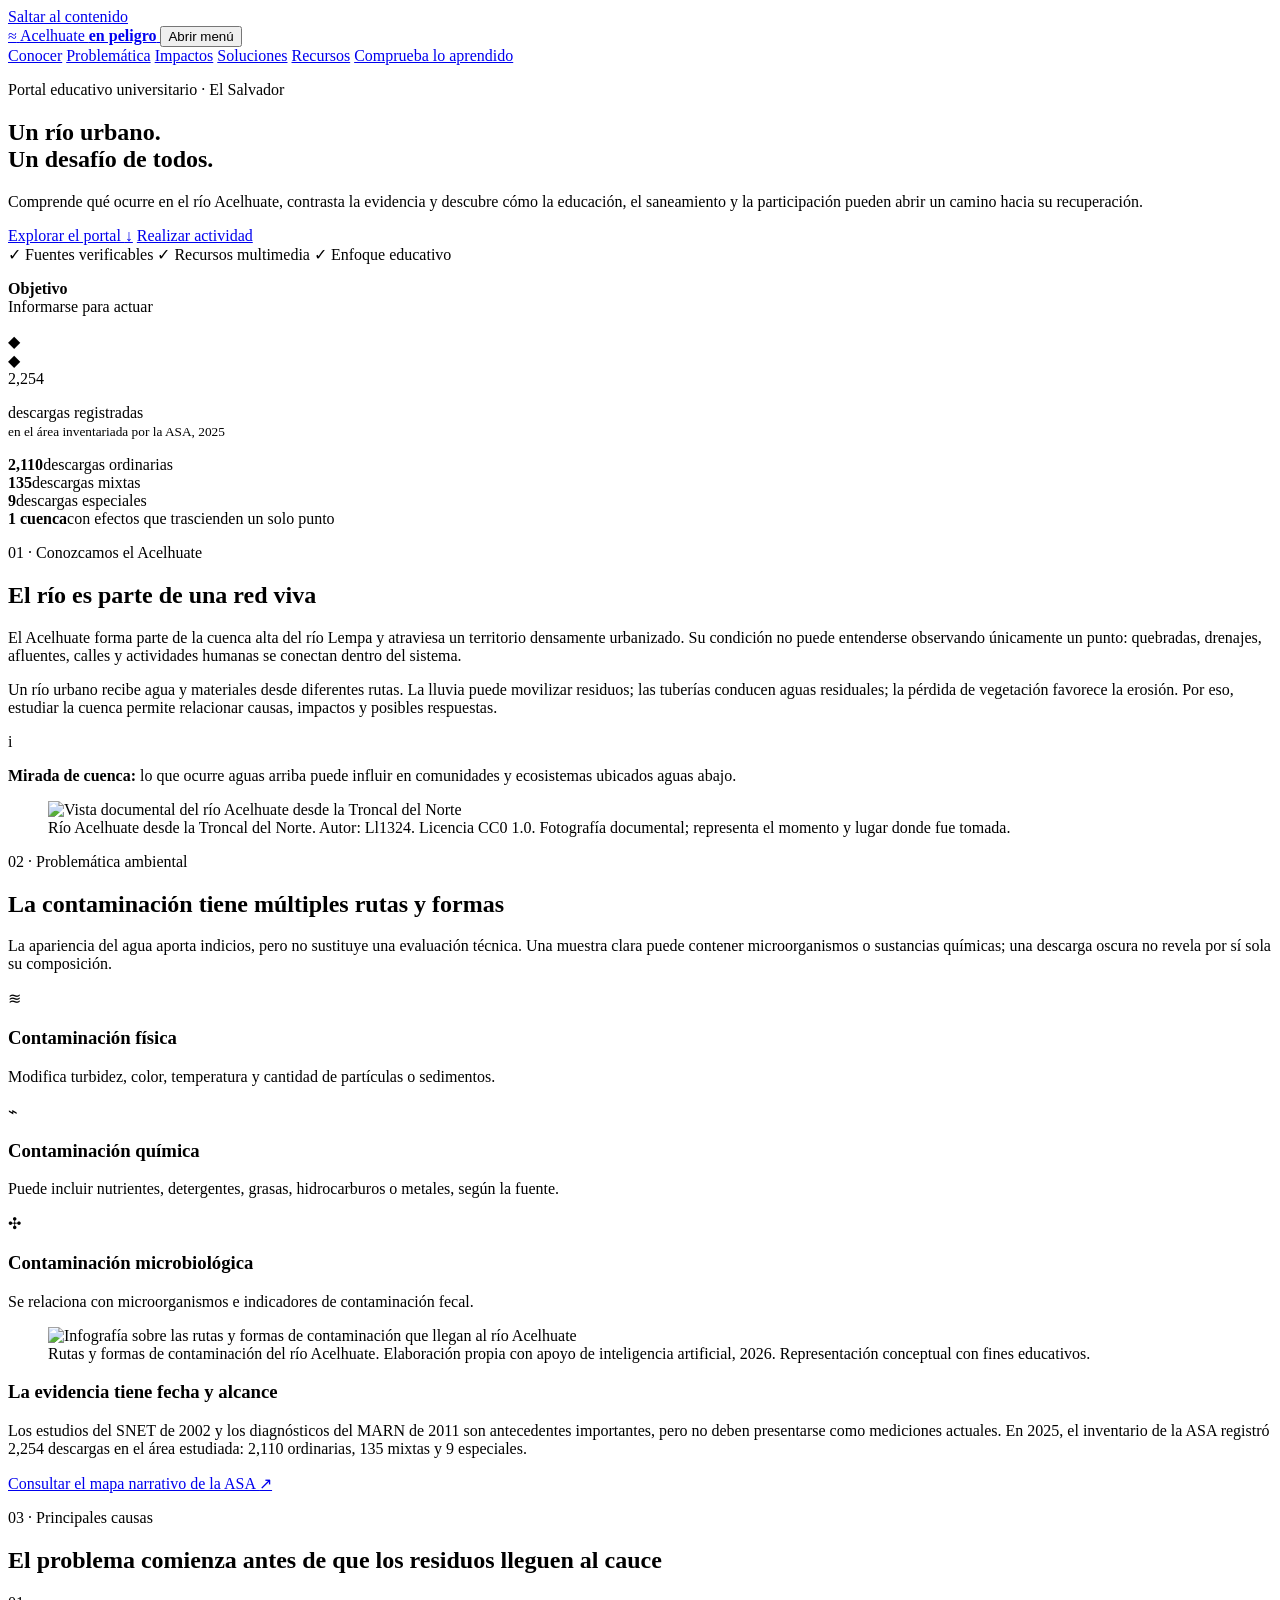
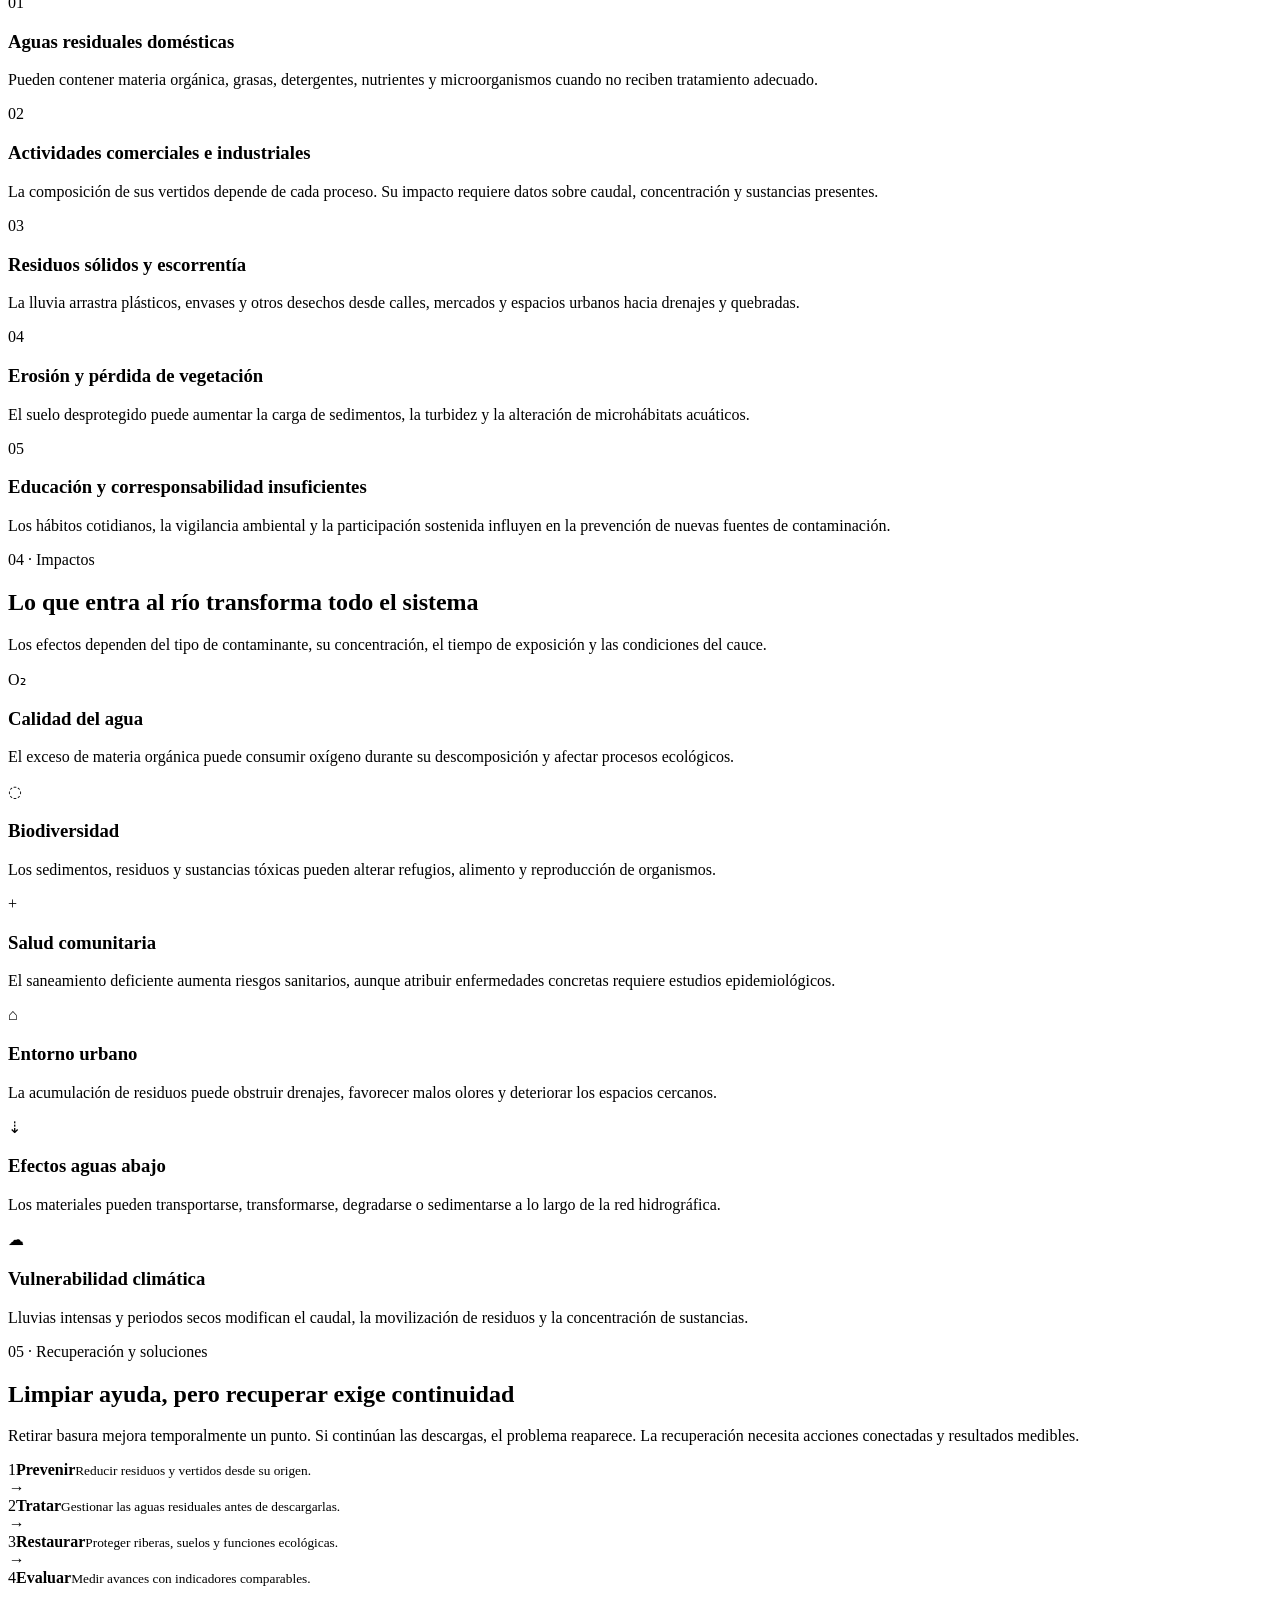
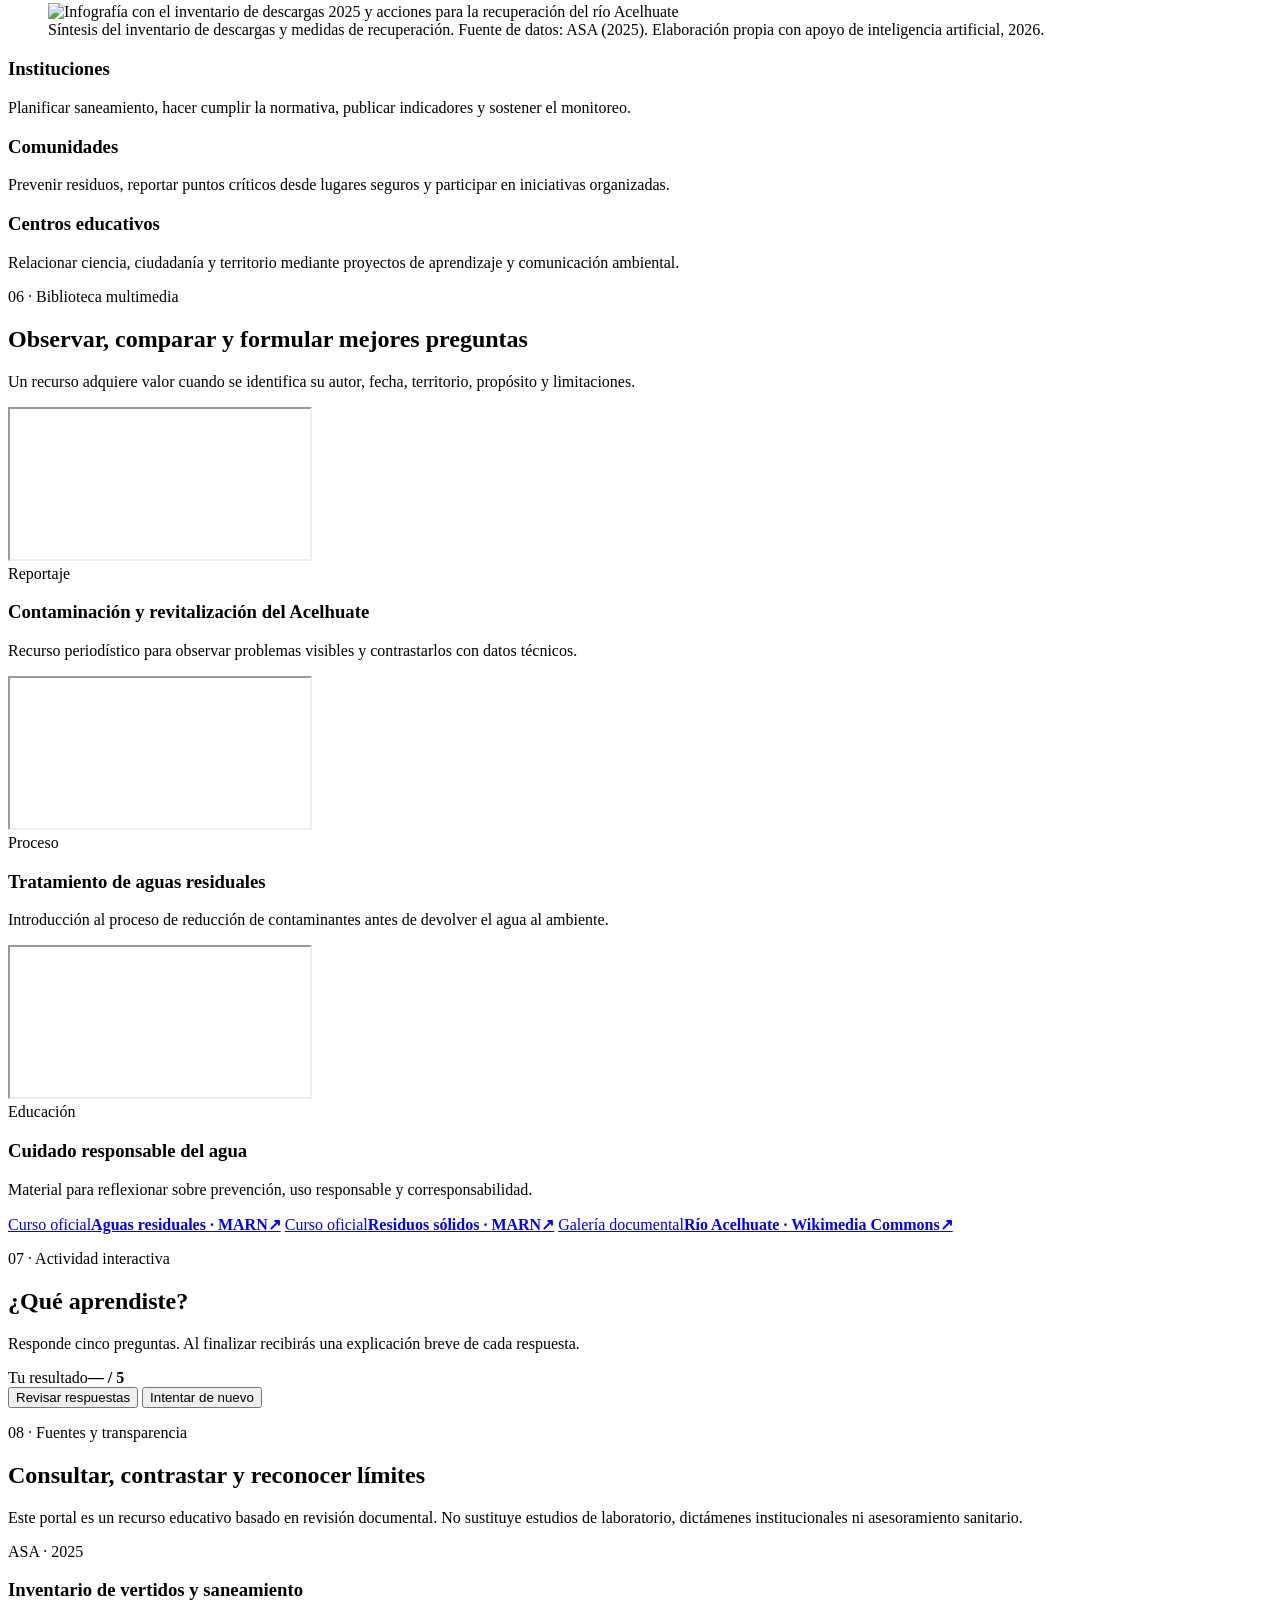
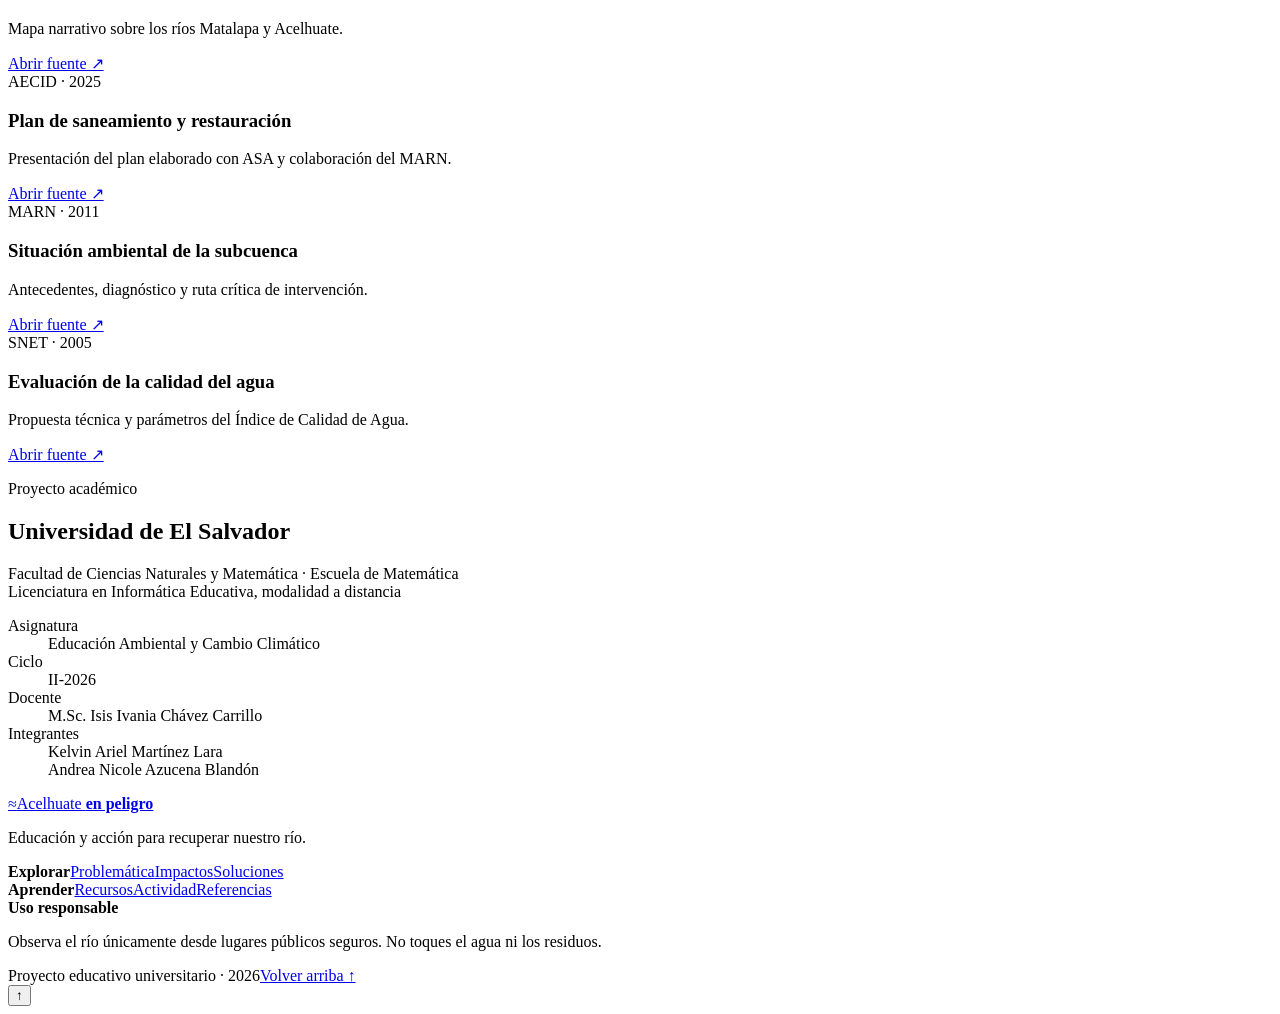
==== index.html @ 36110a38 "Agrega la estructura del portal educativo" ====
<!doctype html>
<html lang="es">
<head>
  <meta charset="utf-8">
  <meta name="viewport" content="width=device-width, initial-scale=1">
  <meta name="description" content="Portal educativo universitario sobre la contaminación, los impactos y la recuperación del río Acelhuate en El Salvador.">
  <meta name="theme-color" content="#0b5d46">
  <title>Acelhuate en peligro | Educación y acción ambiental</title>
  <link rel="preconnect" href="https://fonts.googleapis.com">
  <link rel="preconnect" href="https://fonts.gstatic.com" crossorigin>
  <link href="https://fonts.googleapis.com/css2?family=Manrope:wght@400;500;600;700;800&family=Newsreader:opsz,wght@6..72,600;6..72,700&display=swap" rel="stylesheet">
  <link rel="stylesheet" href="styles.css">
</head>
<body>
  <a class="skip-link" href="#contenido">Saltar al contenido</a>
  <div class="reading-progress" aria-hidden="true"><span id="progressBar"></span></div>

  <header class="site-header" id="inicio">
    <nav class="navbar container" aria-label="Navegación principal">
      <a class="brand" href="#inicio" aria-label="Acelhuate en peligro, inicio">
        <span class="brand-mark" aria-hidden="true">≈</span>
        <span>Acelhuate <strong>en peligro</strong></span>
      </a>
      <button class="menu-toggle" type="button" aria-expanded="false" aria-controls="navLinks">
        <span></span><span></span><span></span><span class="sr-only">Abrir menú</span>
      </button>
      <div class="nav-links" id="navLinks">
        <a href="#conocer">Conocer</a>
        <a href="#problematica">Problemática</a>
        <a href="#impactos">Impactos</a>
        <a href="#soluciones">Soluciones</a>
        <a href="#recursos">Recursos</a>
        <a href="#evaluacion" class="nav-cta">Comprueba lo aprendido</a>
      </div>
    </nav>
  </header>

  <main id="contenido">
    <section class="hero">
      <div class="hero-orb hero-orb-one" aria-hidden="true"></div>
      <div class="hero-orb hero-orb-two" aria-hidden="true"></div>
      <div class="container hero-grid">
        <div class="hero-copy reveal">
          <p class="eyebrow">Portal educativo universitario · El Salvador</p>
          <h1>Un río urbano.<br><span>Un desafío de todos.</span></h1>
          <p class="hero-lead">Comprende qué ocurre en el río Acelhuate, contrasta la evidencia y descubre cómo la educación, el saneamiento y la participación pueden abrir un camino hacia su recuperación.</p>
          <div class="hero-actions">
            <a class="button button-primary" href="#conocer">Explorar el portal <span aria-hidden="true">↓</span></a>
            <a class="button button-ghost" href="#evaluacion">Realizar actividad</a>
          </div>
          <div class="hero-trust" aria-label="Características del portal">
            <span>✓ Fuentes verificables</span>
            <span>✓ Recursos multimedia</span>
            <span>✓ Enfoque educativo</span>
          </div>
        </div>
        <div class="hero-visual reveal" aria-label="Ilustración conceptual del río Acelhuate">
          <div class="hero-card hero-card-top">
            <span class="pulse-dot"></span>
            <p><strong>Objetivo</strong><br>Informarse para actuar</p>
          </div>
          <div class="river-scene" aria-hidden="true">
            <div class="sun"></div>
            <div class="mountain mountain-a"></div>
            <div class="mountain mountain-b"></div>
            <div class="city"><i></i><i></i><i></i><i></i><i></i></div>
            <div class="river"></div>
            <div class="river-shine"></div>
            <div class="bank bank-left"></div>
            <div class="bank bank-right"></div>
            <div class="leaf leaf-one">◆</div><div class="leaf leaf-two">◆</div>
          </div>
          <div class="hero-card hero-card-bottom">
            <span class="metric">2,254</span>
            <p>descargas registradas<br><small>en el área inventariada por la ASA, 2025</small></p>
          </div>
        </div>
      </div>
      <div class="hero-wave" aria-hidden="true"></div>
    </section>

    <section class="quick-facts" aria-label="Datos principales">
      <div class="container facts-grid">
        <article class="fact reveal"><strong>2,110</strong><span>descargas ordinarias</span></article>
        <article class="fact reveal"><strong>135</strong><span>descargas mixtas</span></article>
        <article class="fact reveal"><strong>9</strong><span>descargas especiales</span></article>
        <article class="fact reveal"><strong>1 cuenca</strong><span>con efectos que trascienden un solo punto</span></article>
      </div>
    </section>

    <section class="section" id="conocer">
      <div class="container split-layout">
        <div class="section-copy reveal">
          <p class="eyebrow">01 · Conozcamos el Acelhuate</p>
          <h2>El río es parte de una red viva</h2>
          <p class="lead">El Acelhuate forma parte de la cuenca alta del río Lempa y atraviesa un territorio densamente urbanizado. Su condición no puede entenderse observando únicamente un punto: quebradas, drenajes, afluentes, calles y actividades humanas se conectan dentro del sistema.</p>
          <p>Un río urbano recibe agua y materiales desde diferentes rutas. La lluvia puede movilizar residuos; las tuberías conducen aguas residuales; la pérdida de vegetación favorece la erosión. Por eso, estudiar la cuenca permite relacionar causas, impactos y posibles respuestas.</p>
          <div class="callout">
            <span aria-hidden="true">i</span>
            <p><strong>Mirada de cuenca:</strong> lo que ocurre aguas arriba puede influir en comunidades y ecosistemas ubicados aguas abajo.</p>
          </div>
        </div>
        <figure class="photo-card reveal">
          <img src="https://commons.wikimedia.org/wiki/Special:Redirect/file/Rio_Acelhuate_desde_Troncal_del_Norte.jpg" alt="Vista documental del río Acelhuate desde la Troncal del Norte" loading="lazy">
          <figcaption>Río Acelhuate desde la Troncal del Norte. Autor: Ll1324. Licencia CC0 1.0. Fotografía documental; representa el momento y lugar donde fue tomada.</figcaption>
        </figure>
      </div>
    </section>

    <section class="section section-tint" id="problematica">
      <div class="container">
        <div class="section-heading reveal">
          <p class="eyebrow">02 · Problemática ambiental</p>
          <h2>La contaminación tiene múltiples rutas y formas</h2>
          <p>La apariencia del agua aporta indicios, pero no sustituye una evaluación técnica. Una muestra clara puede contener microorganismos o sustancias químicas; una descarga oscura no revela por sí sola su composición.</p>
        </div>
        <div class="pollution-grid">
          <article class="info-card reveal">
            <span class="card-icon water-icon" aria-hidden="true">≋</span>
            <h3>Contaminación física</h3>
            <p>Modifica turbidez, color, temperatura y cantidad de partículas o sedimentos.</p>
          </article>
          <article class="info-card reveal">
            <span class="card-icon chemistry-icon" aria-hidden="true">⌁</span>
            <h3>Contaminación química</h3>
            <p>Puede incluir nutrientes, detergentes, grasas, hidrocarburos o metales, según la fuente.</p>
          </article>
          <article class="info-card reveal">
            <span class="card-icon microbe-icon" aria-hidden="true">✣</span>
            <h3>Contaminación microbiológica</h3>
            <p>Se relaciona con microorganismos e indicadores de contaminación fecal.</p>
          </article>
        </div>

        <figure class="infographic reveal">
          <img src="assets/infografia-rutas-contaminacion.png" alt="Infografía sobre las rutas y formas de contaminación que llegan al río Acelhuate" loading="lazy">
          <figcaption>Rutas y formas de contaminación del río Acelhuate. Elaboración propia con apoyo de inteligencia artificial, 2026. Representación conceptual con fines educativos.</figcaption>
        </figure>

        <div class="source-note reveal">
          <h3>La evidencia tiene fecha y alcance</h3>
          <p>Los estudios del SNET de 2002 y los diagnósticos del MARN de 2011 son antecedentes importantes, pero no deben presentarse como mediciones actuales. En 2025, el inventario de la ASA registró 2,254 descargas en el área estudiada: 2,110 ordinarias, 135 mixtas y 9 especiales.</p>
          <a href="https://storymaps.arcgis.com/stories/57d7d127d6764e34ace5f3705eb1db19" target="_blank" rel="noopener noreferrer">Consultar el mapa narrativo de la ASA <span aria-hidden="true">↗</span></a>
        </div>
      </div>
    </section>

    <section class="section" id="causas">
      <div class="container">
        <div class="section-heading reveal">
          <p class="eyebrow">03 · Principales causas</p>
          <h2>El problema comienza antes de que los residuos lleguen al cauce</h2>
        </div>
        <div class="cause-list">
          <article class="cause-row reveal"><span>01</span><div><h3>Aguas residuales domésticas</h3><p>Pueden contener materia orgánica, grasas, detergentes, nutrientes y microorganismos cuando no reciben tratamiento adecuado.</p></div></article>
          <article class="cause-row reveal"><span>02</span><div><h3>Actividades comerciales e industriales</h3><p>La composición de sus vertidos depende de cada proceso. Su impacto requiere datos sobre caudal, concentración y sustancias presentes.</p></div></article>
          <article class="cause-row reveal"><span>03</span><div><h3>Residuos sólidos y escorrentía</h3><p>La lluvia arrastra plásticos, envases y otros desechos desde calles, mercados y espacios urbanos hacia drenajes y quebradas.</p></div></article>
          <article class="cause-row reveal"><span>04</span><div><h3>Erosión y pérdida de vegetación</h3><p>El suelo desprotegido puede aumentar la carga de sedimentos, la turbidez y la alteración de microhábitats acuáticos.</p></div></article>
          <article class="cause-row reveal"><span>05</span><div><h3>Educación y corresponsabilidad insuficientes</h3><p>Los hábitos cotidianos, la vigilancia ambiental y la participación sostenida influyen en la prevención de nuevas fuentes de contaminación.</p></div></article>
        </div>
      </div>
    </section>

    <section class="section dark-section" id="impactos">
      <div class="container">
        <div class="section-heading reveal">
          <p class="eyebrow light">04 · Impactos</p>
          <h2>Lo que entra al río transforma todo el sistema</h2>
          <p>Los efectos dependen del tipo de contaminante, su concentración, el tiempo de exposición y las condiciones del cauce.</p>
        </div>
        <div class="impact-grid">
          <article class="impact-card reveal"><span>O₂</span><h3>Calidad del agua</h3><p>El exceso de materia orgánica puede consumir oxígeno durante su descomposición y afectar procesos ecológicos.</p></article>
          <article class="impact-card reveal"><span>◌</span><h3>Biodiversidad</h3><p>Los sedimentos, residuos y sustancias tóxicas pueden alterar refugios, alimento y reproducción de organismos.</p></article>
          <article class="impact-card reveal"><span>+</span><h3>Salud comunitaria</h3><p>El saneamiento deficiente aumenta riesgos sanitarios, aunque atribuir enfermedades concretas requiere estudios epidemiológicos.</p></article>
          <article class="impact-card reveal"><span>⌂</span><h3>Entorno urbano</h3><p>La acumulación de residuos puede obstruir drenajes, favorecer malos olores y deteriorar los espacios cercanos.</p></article>
          <article class="impact-card reveal"><span>⇣</span><h3>Efectos aguas abajo</h3><p>Los materiales pueden transportarse, transformarse, degradarse o sedimentarse a lo largo de la red hidrográfica.</p></article>
          <article class="impact-card reveal"><span>☁</span><h3>Vulnerabilidad climática</h3><p>Lluvias intensas y periodos secos modifican el caudal, la movilización de residuos y la concentración de sustancias.</p></article>
        </div>
      </div>
    </section>

    <section class="section" id="soluciones">
      <div class="container">
        <div class="section-heading reveal">
          <p class="eyebrow">05 · Recuperación y soluciones</p>
          <h2>Limpiar ayuda, pero recuperar exige continuidad</h2>
          <p>Retirar basura mejora temporalmente un punto. Si continúan las descargas, el problema reaparece. La recuperación necesita acciones conectadas y resultados medibles.</p>
        </div>
        <div class="solution-path reveal" aria-label="Ruta de recuperación">
          <div><span>1</span><strong>Prevenir</strong><small>Reducir residuos y vertidos desde su origen.</small></div>
          <i aria-hidden="true">→</i>
          <div><span>2</span><strong>Tratar</strong><small>Gestionar las aguas residuales antes de descargarlas.</small></div>
          <i aria-hidden="true">→</i>
          <div><span>3</span><strong>Restaurar</strong><small>Proteger riberas, suelos y funciones ecológicas.</small></div>
          <i aria-hidden="true">→</i>
          <div><span>4</span><strong>Evaluar</strong><small>Medir avances con indicadores comparables.</small></div>
        </div>
        <figure class="infographic reveal">
          <img src="assets/infografia-descargas-recuperacion.png" alt="Infografía con el inventario de descargas 2025 y acciones para la recuperación del río Acelhuate" loading="lazy">
          <figcaption>Síntesis del inventario de descargas y medidas de recuperación. Fuente de datos: ASA (2025). Elaboración propia con apoyo de inteligencia artificial, 2026.</figcaption>
        </figure>
        <div class="action-grid">
          <article class="action-card reveal"><h3>Instituciones</h3><p>Planificar saneamiento, hacer cumplir la normativa, publicar indicadores y sostener el monitoreo.</p></article>
          <article class="action-card reveal"><h3>Comunidades</h3><p>Prevenir residuos, reportar puntos críticos desde lugares seguros y participar en iniciativas organizadas.</p></article>
          <article class="action-card reveal"><h3>Centros educativos</h3><p>Relacionar ciencia, ciudadanía y territorio mediante proyectos de aprendizaje y comunicación ambiental.</p></article>
        </div>
      </div>
    </section>

    <section class="section section-tint" id="recursos">
      <div class="container">
        <div class="section-heading reveal">
          <p class="eyebrow">06 · Biblioteca multimedia</p>
          <h2>Observar, comparar y formular mejores preguntas</h2>
          <p>Un recurso adquiere valor cuando se identifica su autor, fecha, territorio, propósito y limitaciones.</p>
        </div>
        <div class="video-grid">
          <article class="video-card reveal">
            <div class="video-frame"><iframe src="https://www.youtube-nocookie.com/embed/ZkI4cs871iE" title="Contaminación en el río Acelhuate y planes para su revitalización" loading="lazy" allow="accelerometer; autoplay; clipboard-write; encrypted-media; gyroscope; picture-in-picture" allowfullscreen></iframe></div>
            <div><span>Reportaje</span><h3>Contaminación y revitalización del Acelhuate</h3><p>Recurso periodístico para observar problemas visibles y contrastarlos con datos técnicos.</p></div>
          </article>
          <article class="video-card reveal">
            <div class="video-frame"><iframe src="https://www.youtube-nocookie.com/embed/Orn0COzIfjo" title="Cómo funciona una planta de tratamiento de aguas residuales" loading="lazy" allow="accelerometer; autoplay; clipboard-write; encrypted-media; gyroscope; picture-in-picture" allowfullscreen></iframe></div>
            <div><span>Proceso</span><h3>Tratamiento de aguas residuales</h3><p>Introducción al proceso de reducción de contaminantes antes de devolver el agua al ambiente.</p></div>
          </article>
          <article class="video-card reveal">
            <div class="video-frame"><iframe src="https://www.youtube-nocookie.com/embed/C6WQ7uY5W7o" title="Video educativo sobre el cuidado del agua" loading="lazy" allow="accelerometer; autoplay; clipboard-write; encrypted-media; gyroscope; picture-in-picture" allowfullscreen></iframe></div>
            <div><span>Educación</span><h3>Cuidado responsable del agua</h3><p>Material para reflexionar sobre prevención, uso responsable y corresponsabilidad.</p></div>
          </article>
        </div>
        <div class="resource-links reveal">
          <a href="https://educacionambiental.ambiente.gob.sv/cursos/aguas-residuales/" target="_blank" rel="noopener noreferrer"><span>Curso oficial</span><strong>Aguas residuales · MARN</strong><b>↗</b></a>
          <a href="https://educacionambiental.ambiente.gob.sv/cursos/residuos-solidos/" target="_blank" rel="noopener noreferrer"><span>Curso oficial</span><strong>Residuos sólidos · MARN</strong><b>↗</b></a>
          <a href="https://commons.wikimedia.org/wiki/Category:R%C3%ADo_Acelhuate" target="_blank" rel="noopener noreferrer"><span>Galería documental</span><strong>Río Acelhuate · Wikimedia Commons</strong><b>↗</b></a>
        </div>
      </div>
    </section>

    <section class="section quiz-section" id="evaluacion">
      <div class="container quiz-layout">
        <div class="quiz-intro reveal">
          <p class="eyebrow">07 · Actividad interactiva</p>
          <h2>¿Qué aprendiste?</h2>
          <p>Responde cinco preguntas. Al finalizar recibirás una explicación breve de cada respuesta.</p>
          <div class="quiz-score" id="quizScore" aria-live="polite">
            <span>Tu resultado</span><strong>— / 5</strong>
          </div>
        </div>
        <form class="quiz-card reveal" id="quizForm">
          <div id="questions"></div>
          <div class="quiz-actions">
            <button class="button button-primary" type="submit">Revisar respuestas</button>
            <button class="button button-ghost" type="button" id="resetQuiz">Intentar de nuevo</button>
          </div>
          <p class="quiz-message" id="quizMessage" aria-live="polite"></p>
        </form>
      </div>
    </section>

    <section class="section" id="referencias">
      <div class="container">
        <div class="section-heading reveal">
          <p class="eyebrow">08 · Fuentes y transparencia</p>
          <h2>Consultar, contrastar y reconocer límites</h2>
          <p>Este portal es un recurso educativo basado en revisión documental. No sustituye estudios de laboratorio, dictámenes institucionales ni asesoramiento sanitario.</p>
        </div>
        <div class="references-grid">
          <article class="reference-card reveal"><span>ASA · 2025</span><h3>Inventario de vertidos y saneamiento</h3><p>Mapa narrativo sobre los ríos Matalapa y Acelhuate.</p><a href="https://storymaps.arcgis.com/stories/57d7d127d6764e34ace5f3705eb1db19" target="_blank" rel="noopener noreferrer">Abrir fuente ↗</a></article>
          <article class="reference-card reveal"><span>AECID · 2025</span><h3>Plan de saneamiento y restauración</h3><p>Presentación del plan elaborado con ASA y colaboración del MARN.</p><a href="https://www.aecid.es/web/oce-el-salvador/actualidad/noticias/detalle-noticias?articulo=7605087" target="_blank" rel="noopener noreferrer">Abrir fuente ↗</a></article>
          <article class="reference-card reveal"><span>MARN · 2011</span><h3>Situación ambiental de la subcuenca</h3><p>Antecedentes, diagnóstico y ruta crítica de intervención.</p><a href="https://rcc.marn.gob.sv/handle/123456789/323" target="_blank" rel="noopener noreferrer">Abrir fuente ↗</a></article>
          <article class="reference-card reveal"><span>SNET · 2005</span><h3>Evaluación de la calidad del agua</h3><p>Propuesta técnica y parámetros del Índice de Calidad de Agua.</p><a href="https://www.snet.gob.sv/Hidrologia/Documentos/DescontaminacionAcelhuate2005.pdf" target="_blank" rel="noopener noreferrer">Abrir fuente ↗</a></article>
        </div>
      </div>
    </section>

    <section class="academic-section">
      <div class="container academic-card reveal">
        <div>
          <p class="eyebrow">Proyecto académico</p>
          <h2>Universidad de El Salvador</h2>
          <p>Facultad de Ciencias Naturales y Matemática · Escuela de Matemática<br>Licenciatura en Informática Educativa, modalidad a distancia</p>
        </div>
        <dl>
          <div><dt>Asignatura</dt><dd>Educación Ambiental y Cambio Climático</dd></div>
          <div><dt>Ciclo</dt><dd>II-2026</dd></div>
          <div><dt>Docente</dt><dd>M.Sc. Isis Ivania Chávez Carrillo</dd></div>
          <div><dt>Integrantes</dt><dd>Kelvin Ariel Martínez Lara<br>Andrea Nicole Azucena Blandón</dd></div>
        </dl>
      </div>
    </section>
  </main>

  <footer class="site-footer">
    <div class="container footer-grid">
      <div><a class="brand footer-brand" href="#inicio"><span class="brand-mark">≈</span><span>Acelhuate <strong>en peligro</strong></span></a><p>Educación y acción para recuperar nuestro río.</p></div>
      <div><strong>Explorar</strong><a href="#problematica">Problemática</a><a href="#impactos">Impactos</a><a href="#soluciones">Soluciones</a></div>
      <div><strong>Aprender</strong><a href="#recursos">Recursos</a><a href="#evaluacion">Actividad</a><a href="#referencias">Referencias</a></div>
      <div><strong>Uso responsable</strong><p>Observa el río únicamente desde lugares públicos seguros. No toques el agua ni los residuos.</p></div>
    </div>
    <div class="container footer-bottom"><span>Proyecto educativo universitario · 2026</span><a href="#inicio">Volver arriba ↑</a></div>
  </footer>

  <button class="back-top" id="backTop" type="button" aria-label="Volver al inicio">↑</button>
  <script src="script.js"></script>
</body>
</html>
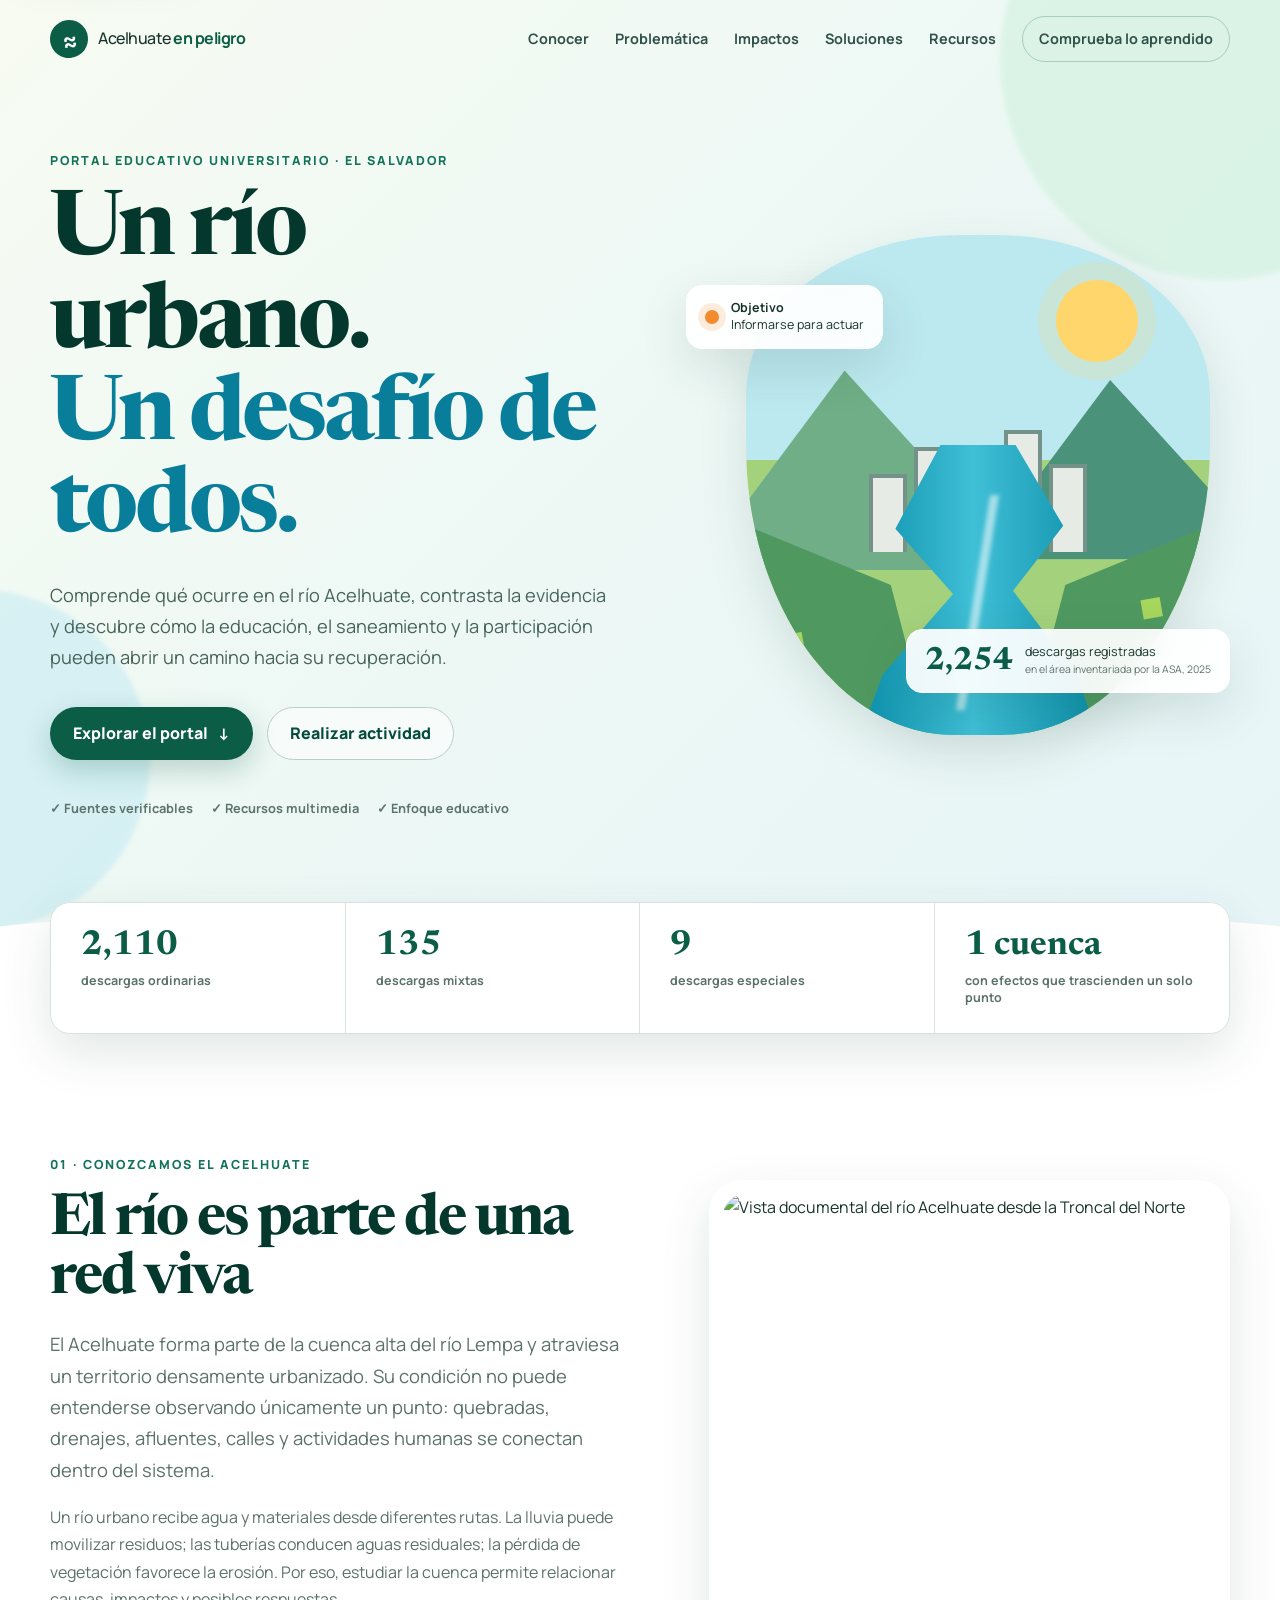
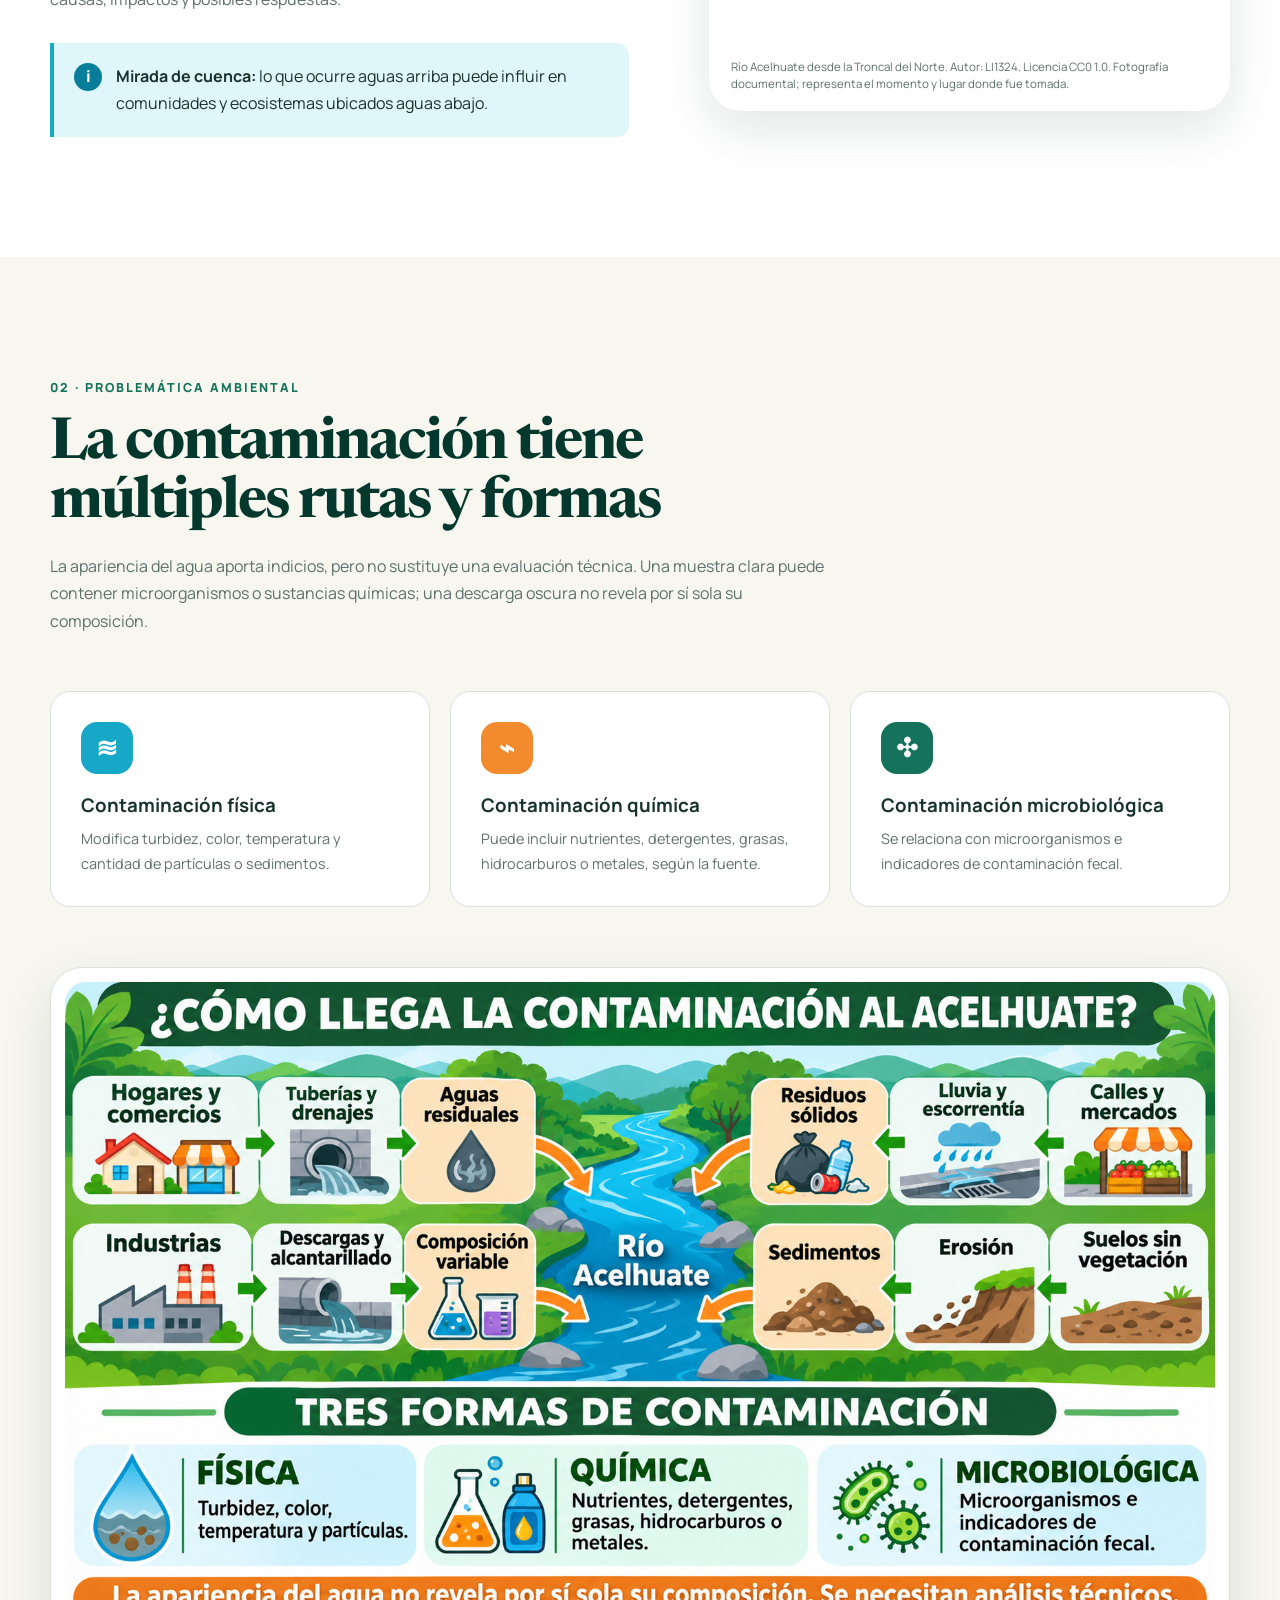
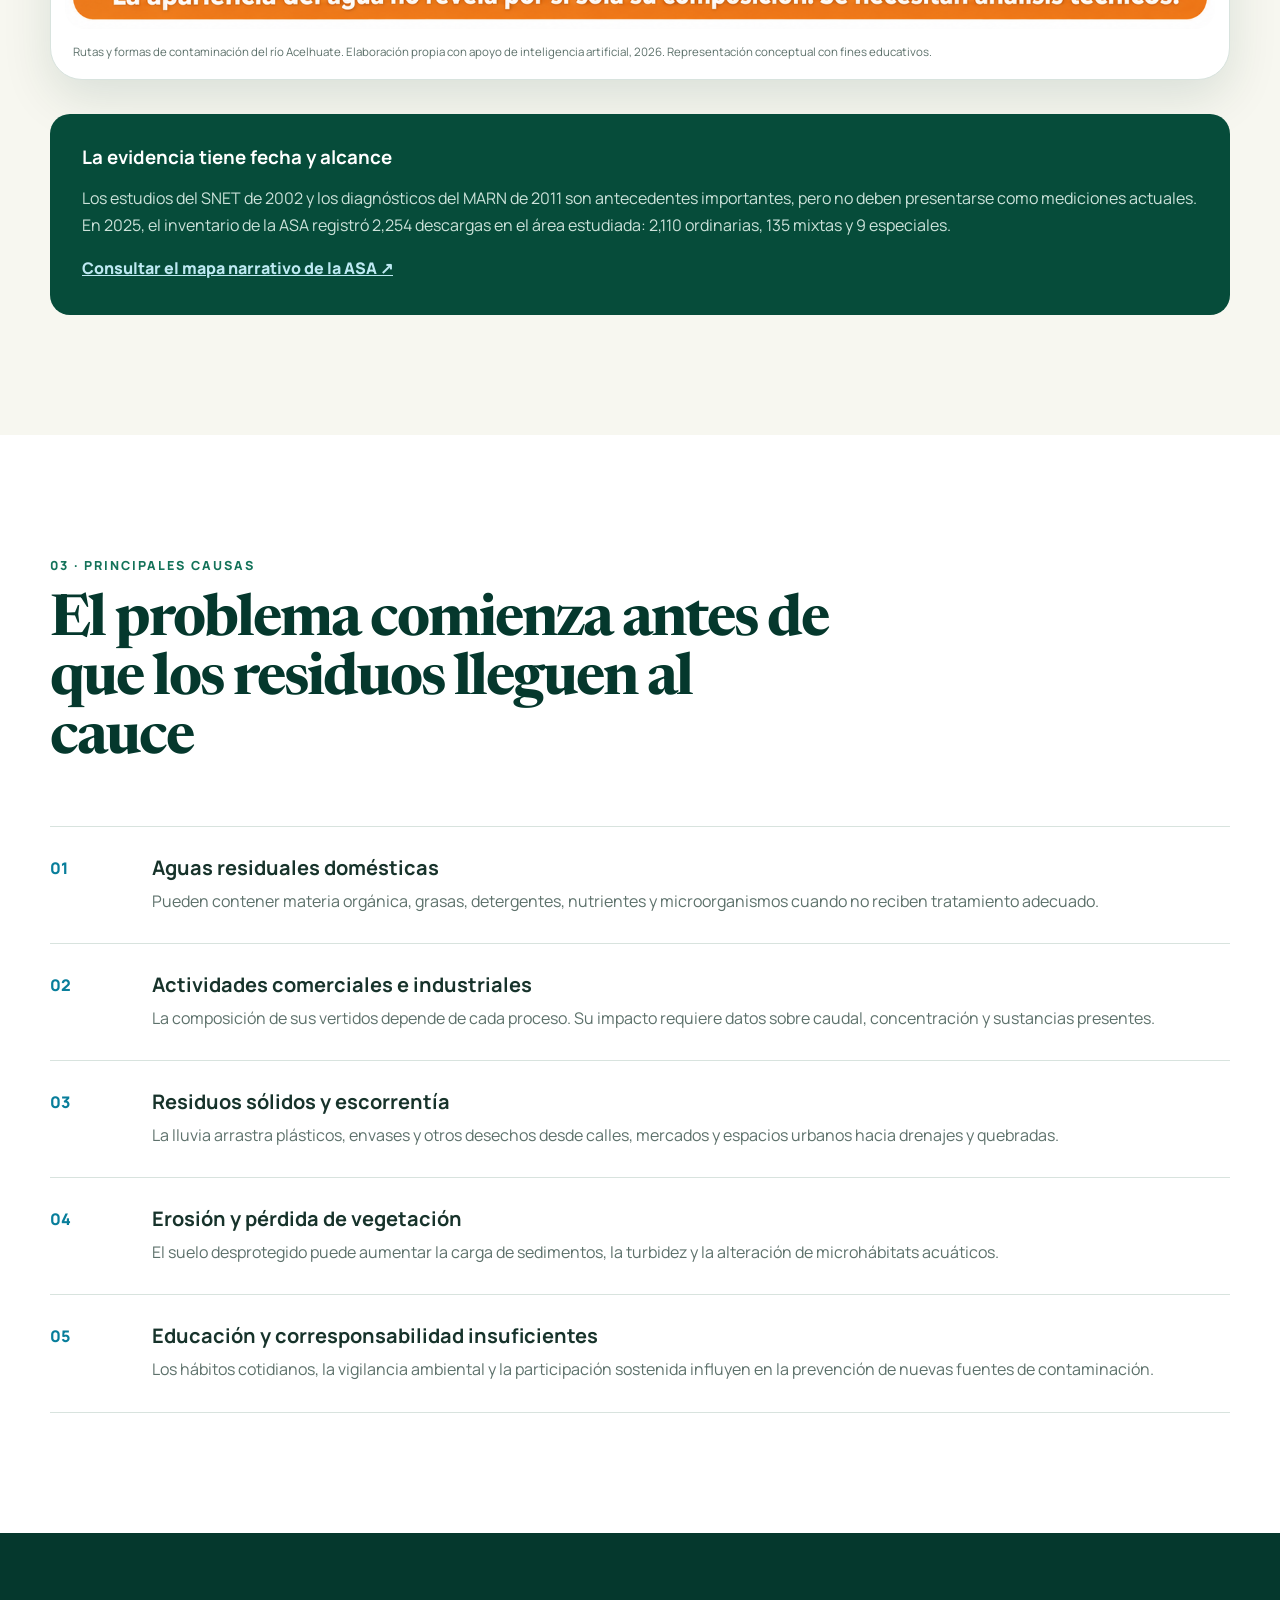
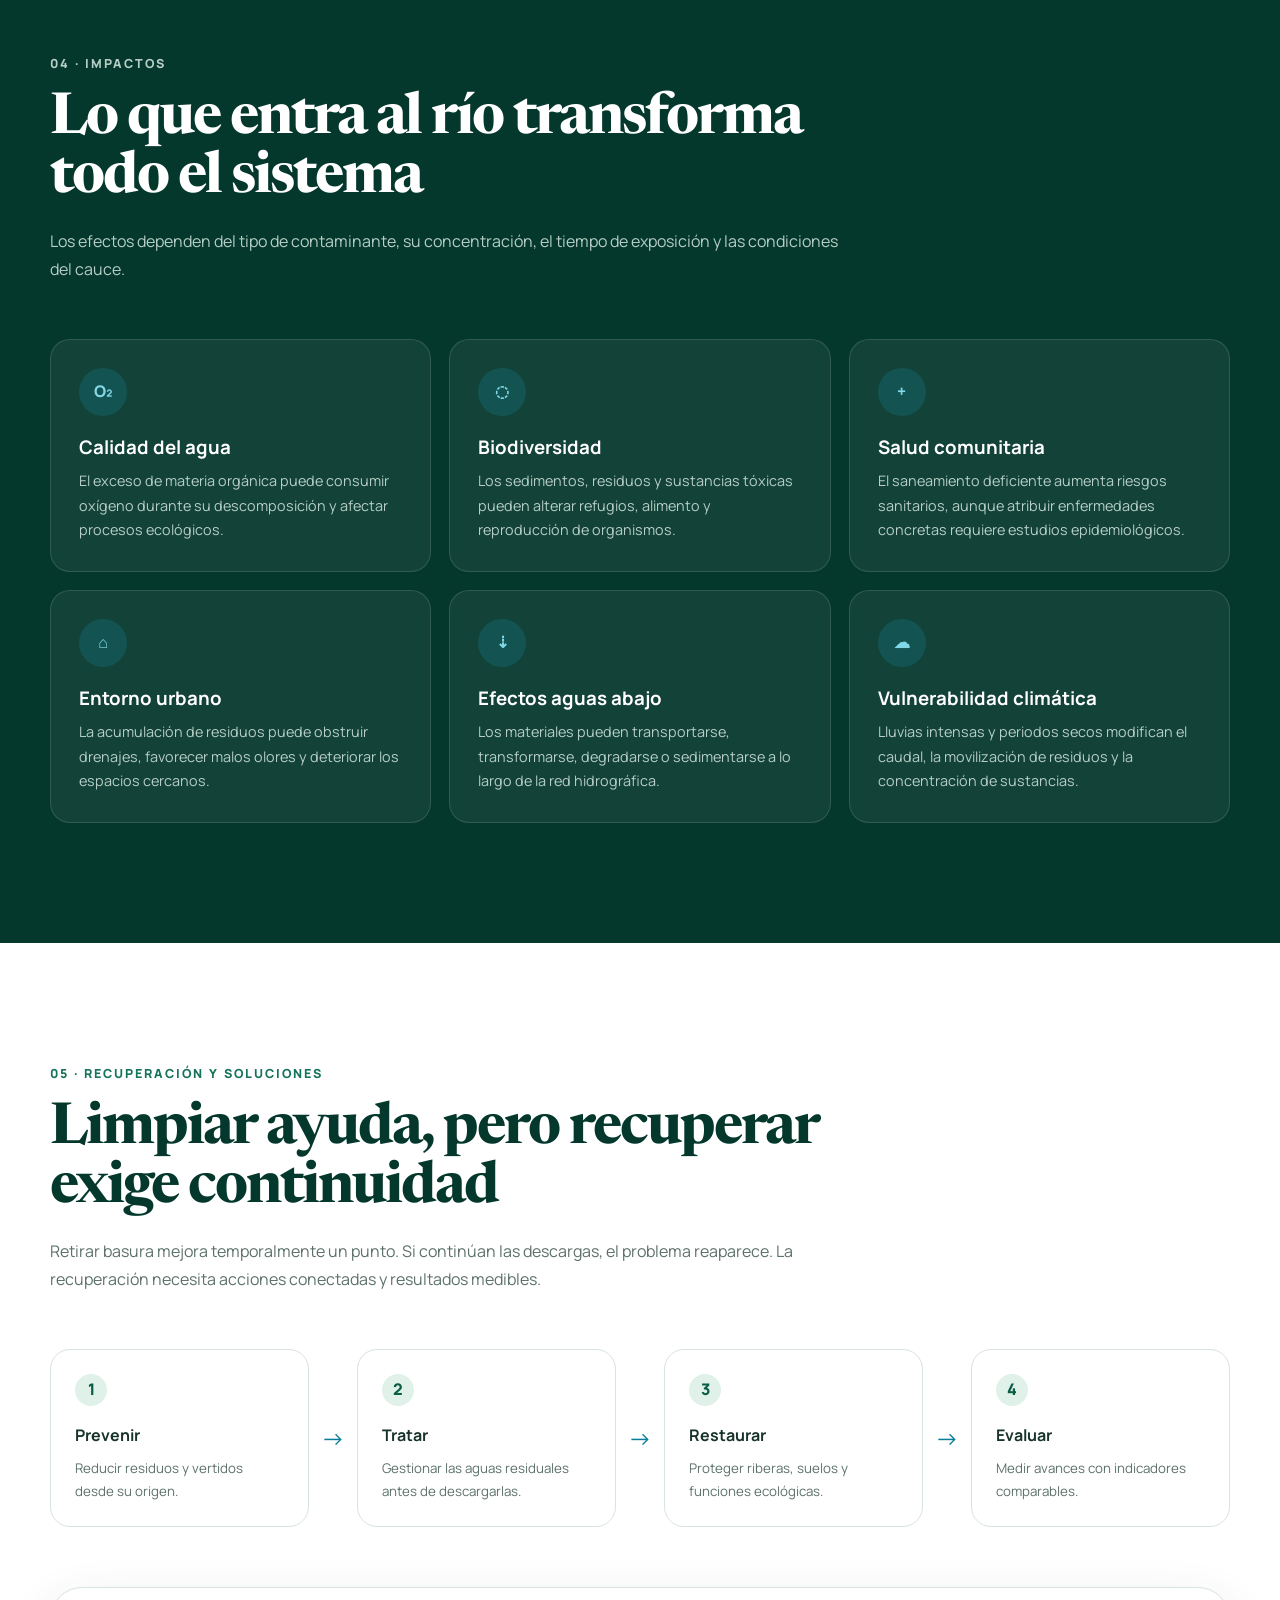
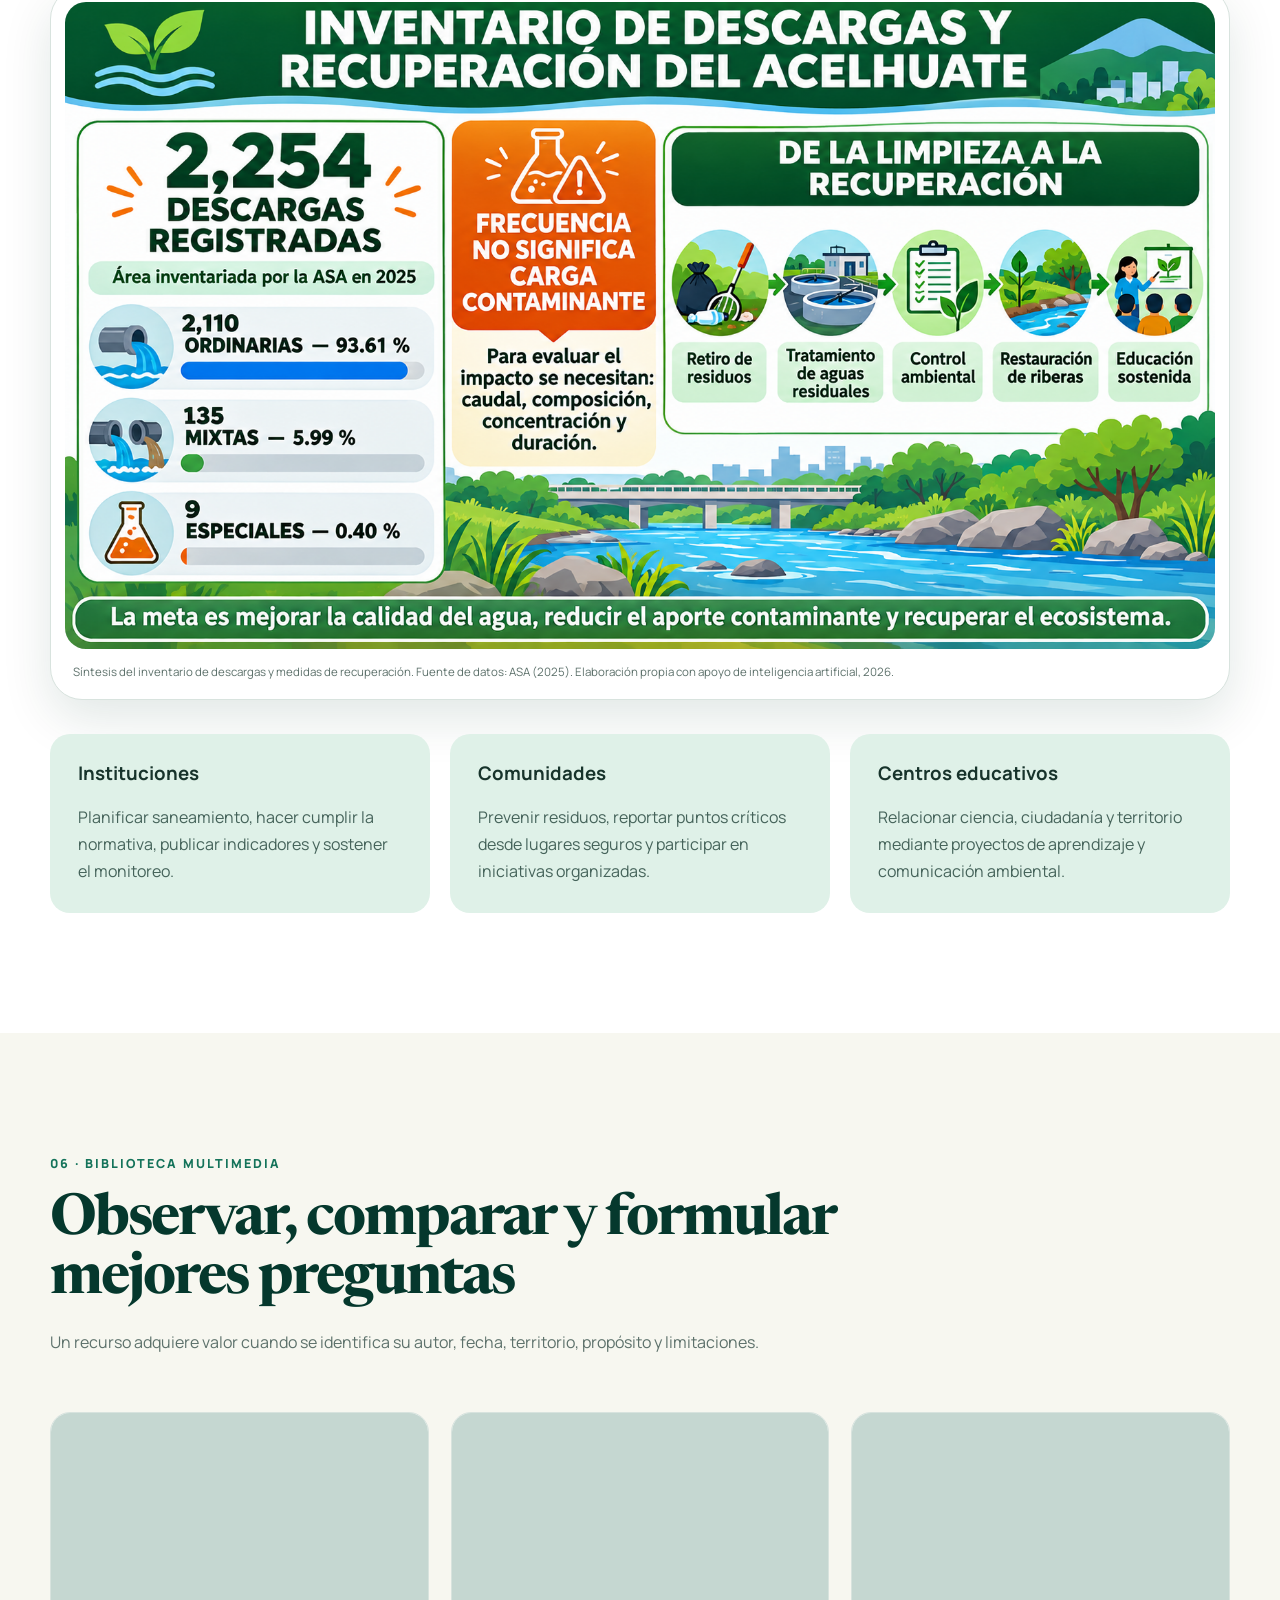
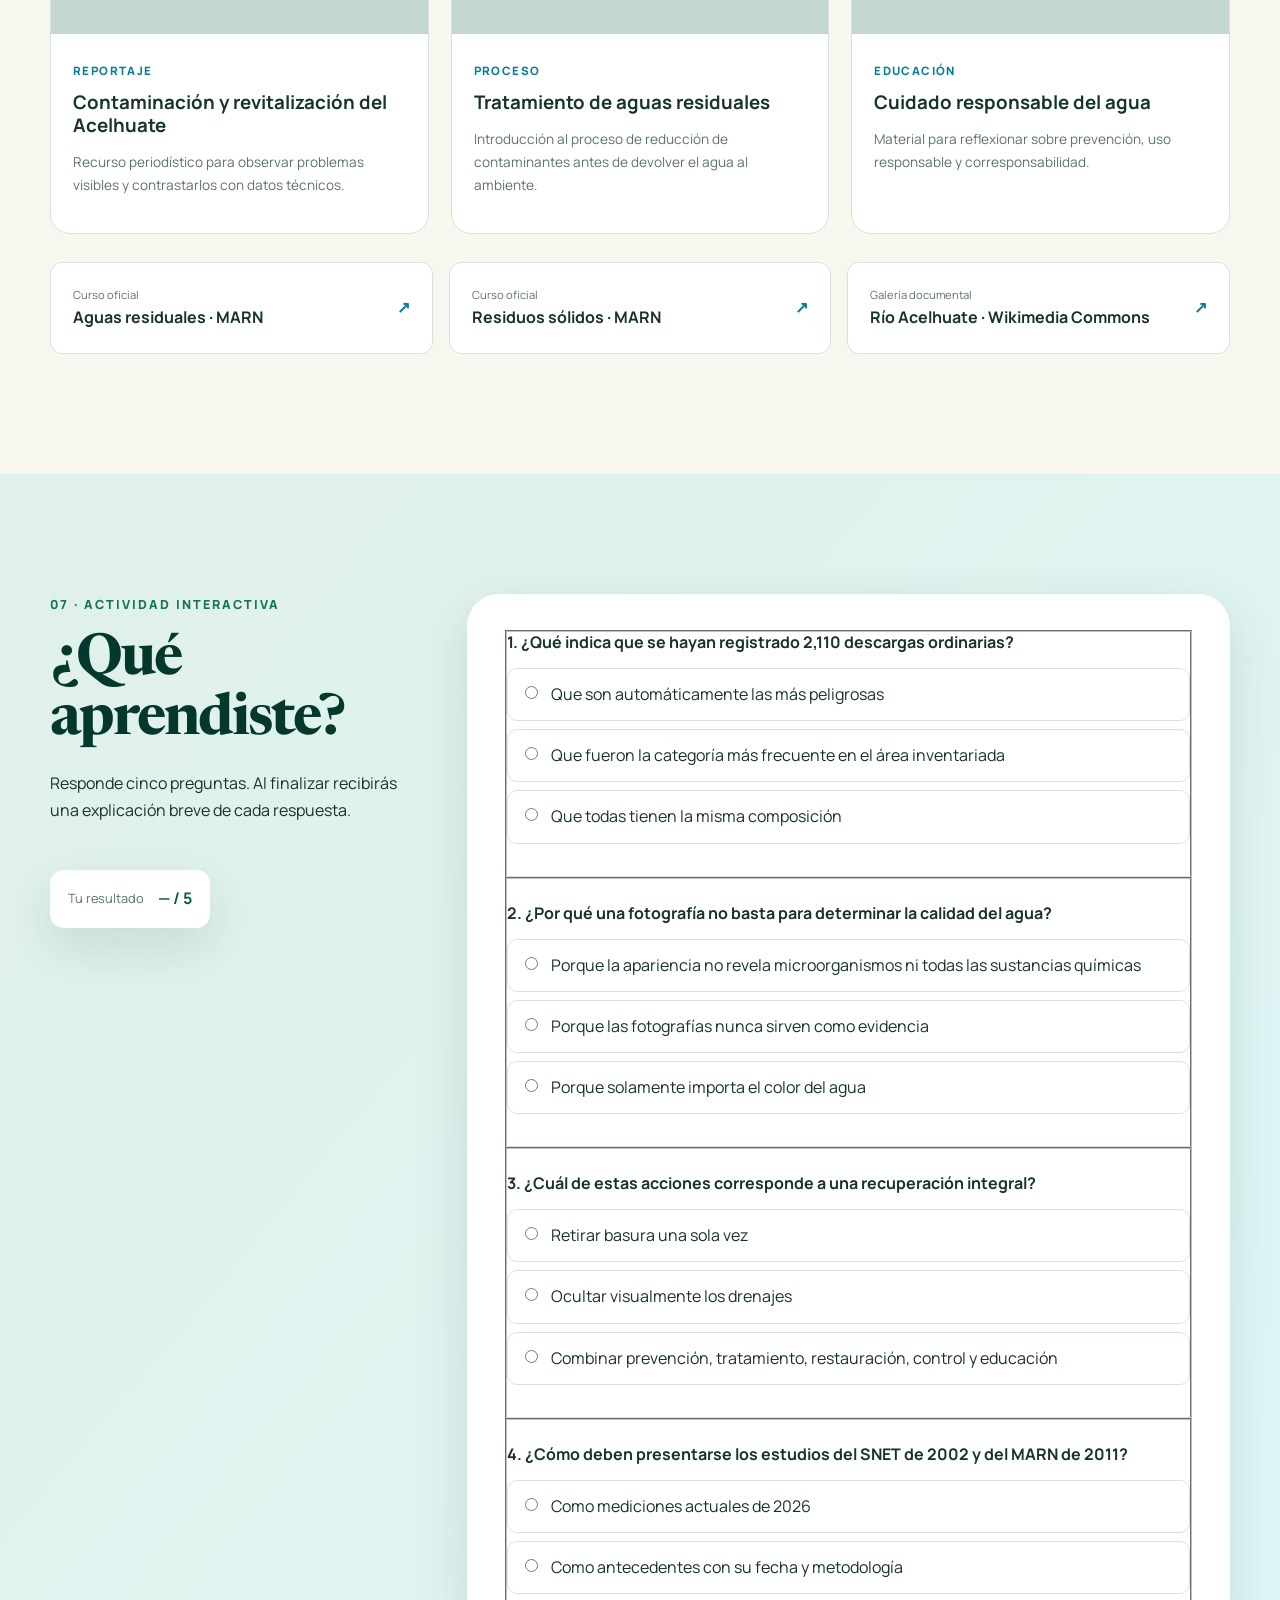
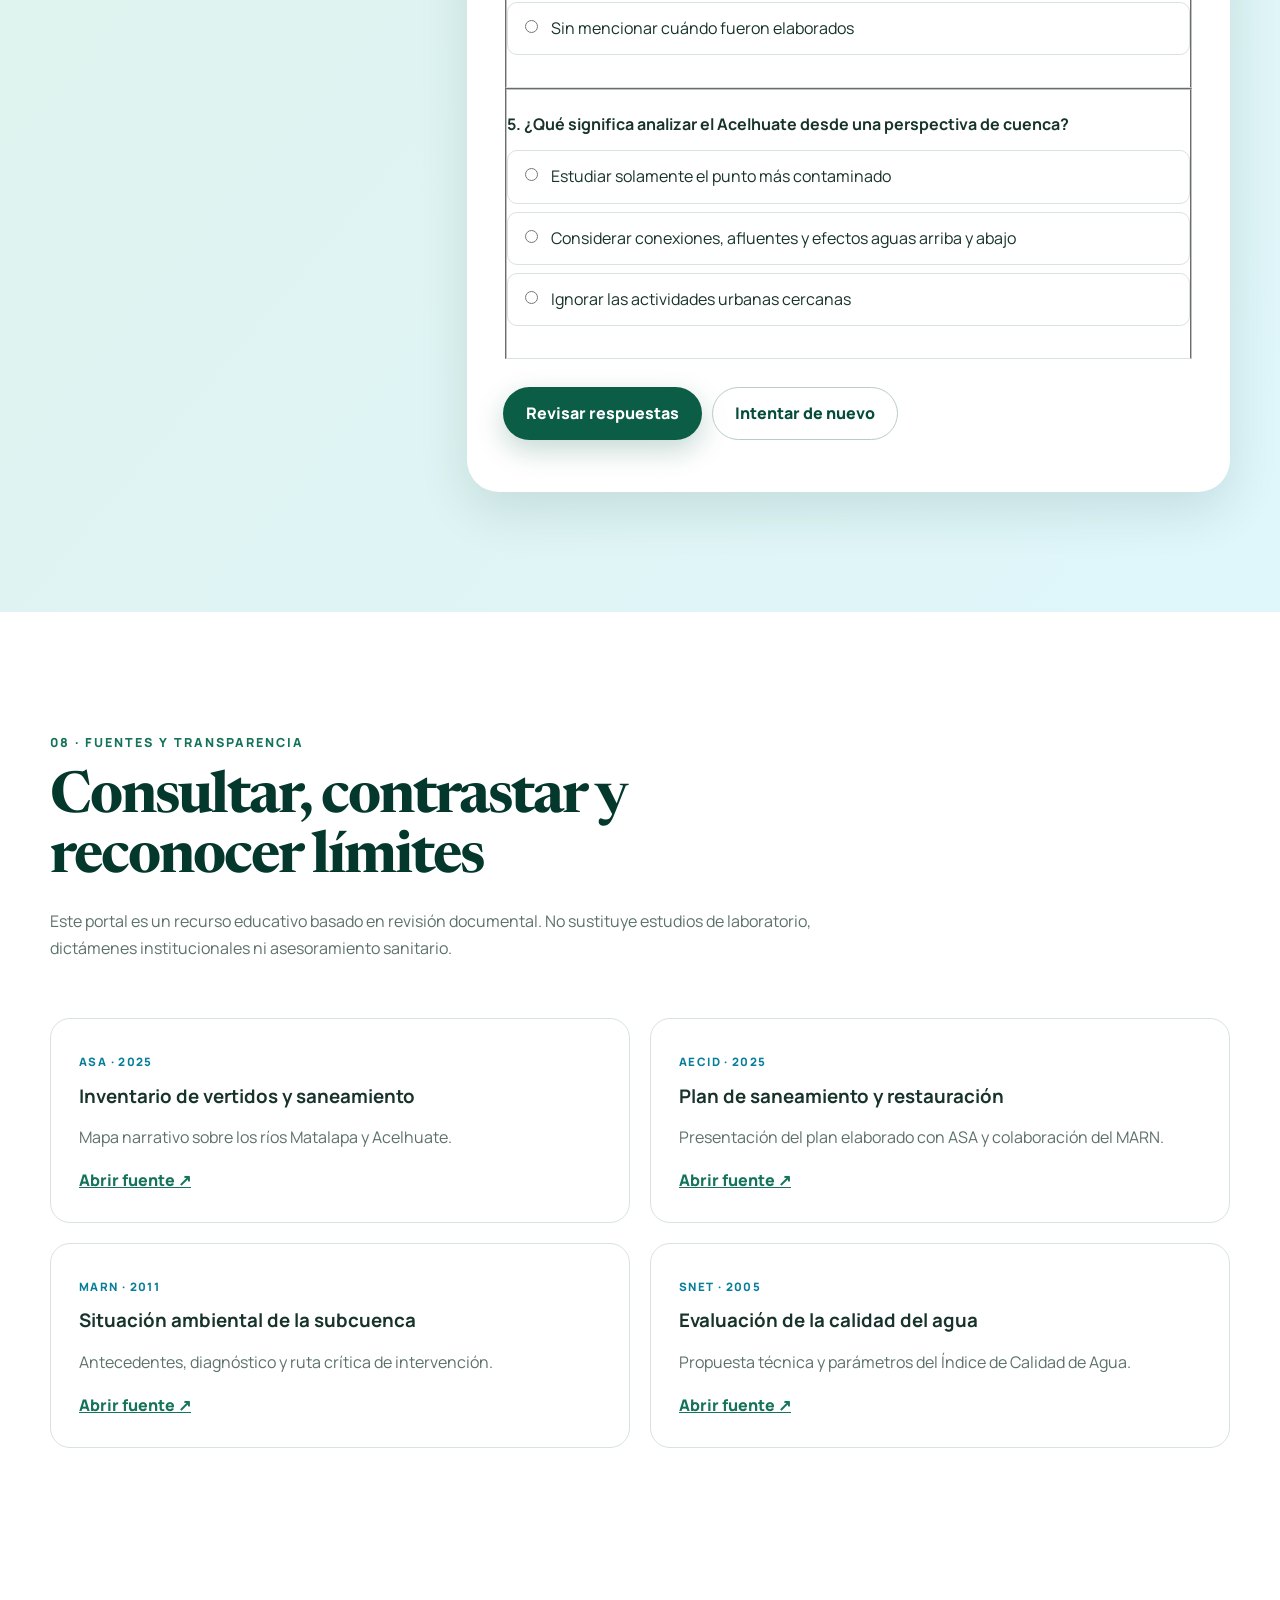
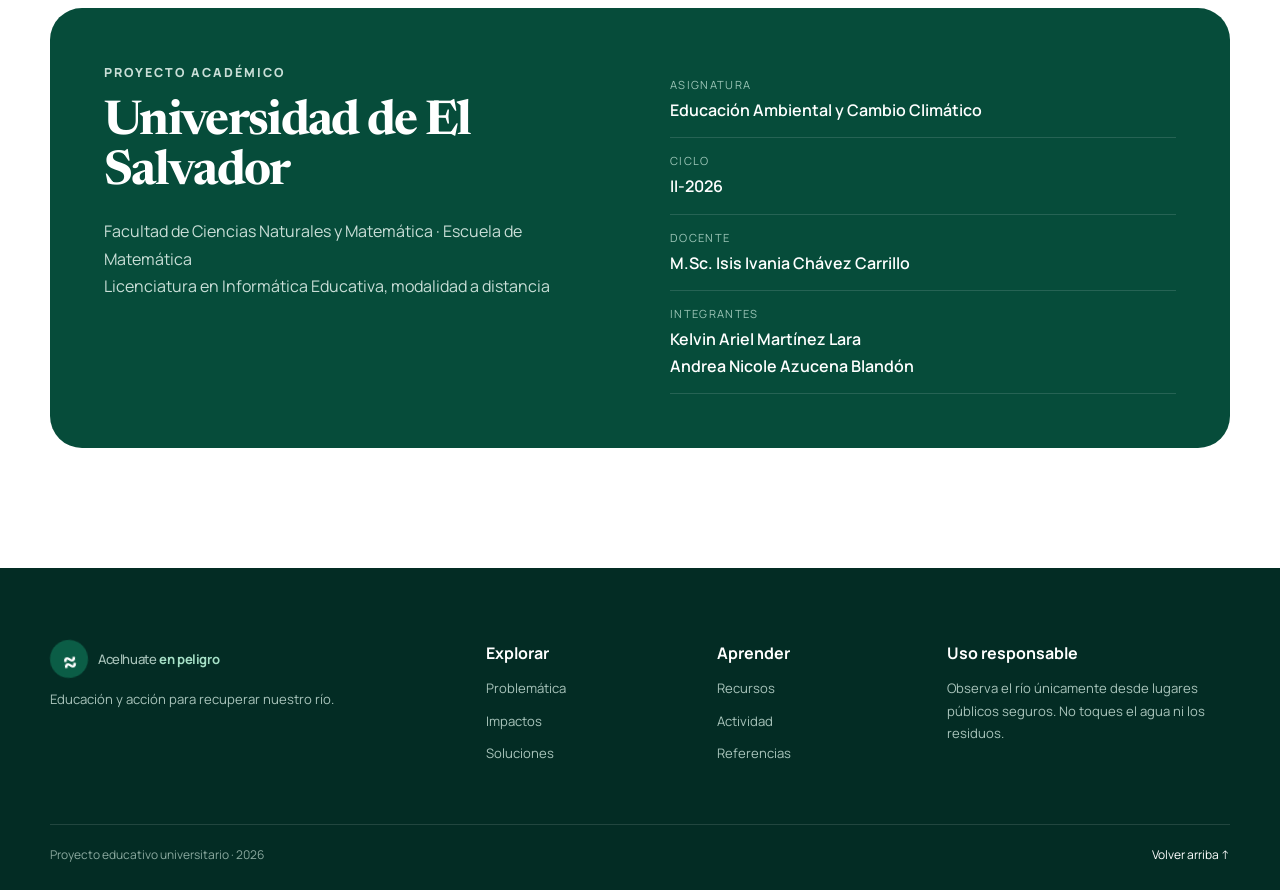
==== commit 521a3ec5: "Corrige las rutas de las infografías" ====
--- a/index.html
+++ b/index.html
@@ -133,7 +133,7 @@
         </div>
 
         <figure class="infographic reveal">
-          <img src="assets/infografia-rutas-contaminacion.png" alt="Infografía sobre las rutas y formas de contaminación que llegan al río Acelhuate" loading="lazy">
+          <img src="infografia-rutas-contaminacion.png" alt="Infografía sobre las rutas y formas de contaminación que llegan al río Acelhuate" loading="lazy">
           <figcaption>Rutas y formas de contaminación del río Acelhuate. Elaboración propia con apoyo de inteligencia artificial, 2026. Representación conceptual con fines educativos.</figcaption>
         </figure>
 
@@ -196,7 +196,7 @@
           <div><span>4</span><strong>Evaluar</strong><small>Medir avances con indicadores comparables.</small></div>
         </div>
         <figure class="infographic reveal">
-          <img src="assets/infografia-descargas-recuperacion.png" alt="Infografía con el inventario de descargas 2025 y acciones para la recuperación del río Acelhuate" loading="lazy">
+          <img src="infografia-descargas-recuperacion.png" alt="Infografía con el inventario de descargas 2025 y acciones para la recuperación del río Acelhuate" loading="lazy">
           <figcaption>Síntesis del inventario de descargas y medidas de recuperación. Fuente de datos: ASA (2025). Elaboración propia con apoyo de inteligencia artificial, 2026.</figcaption>
         </figure>
         <div class="action-grid">
--- a/styles.css
+++ b/styles.css
@@ -0,0 +1,118 @@
+:root {
+  --forest-950: #05382d;
+  --forest-900: #064c3a;
+  --forest-800: #0b5d46;
+  --forest-700: #14735a;
+  --forest-100: #dff1e8;
+  --water-700: #087e9b;
+  --water-500: #18a8c7;
+  --water-100: #dff6fb;
+  --lime: #a7d65d;
+  --orange: #f28a2e;
+  --cream: #f7f7f0;
+  --paper: #ffffff;
+  --ink: #17332b;
+  --muted: #5d716b;
+  --line: #d8e3de;
+  --shadow: 0 18px 50px rgba(5, 56, 45, .12);
+  --radius-lg: 32px;
+  --radius-md: 20px;
+  --radius-sm: 12px;
+  --container: 1180px;
+}
+
+* { box-sizing: border-box; }
+html { scroll-behavior: smooth; }
+body { margin: 0; font-family: "Manrope", sans-serif; color: var(--ink); background: var(--paper); line-height: 1.7; }
+img { display: block; max-width: 100%; }
+a { color: inherit; }
+button, input { font: inherit; }
+.container { width: min(var(--container), calc(100% - 40px)); margin-inline: auto; }
+.sr-only { position: absolute; width: 1px; height: 1px; padding: 0; margin: -1px; overflow: hidden; clip: rect(0,0,0,0); white-space: nowrap; border: 0; }
+.skip-link { position: fixed; z-index: 9999; left: 16px; top: -100px; padding: 12px 18px; background: white; color: var(--forest-900); border-radius: 8px; box-shadow: var(--shadow); }
+.skip-link:focus { top: 16px; }
+.reading-progress { position: fixed; z-index: 1100; top: 0; left: 0; width: 100%; height: 3px; }
+.reading-progress span { display: block; height: 100%; width: 0; background: linear-gradient(90deg, var(--lime), var(--water-500)); }
+
+.site-header { position: fixed; z-index: 1000; inset: 0 0 auto; transition: .25s ease; }
+.site-header.scrolled { background: rgba(255,255,255,.92); backdrop-filter: blur(16px); box-shadow: 0 8px 30px rgba(5,56,45,.08); }
+.navbar { min-height: 78px; display: flex; align-items: center; justify-content: space-between; gap: 30px; }
+.brand { display: inline-flex; align-items: center; gap: 10px; text-decoration: none; font-weight: 500; letter-spacing: -.03em; }
+.brand strong { color: var(--forest-800); }
+.brand-mark { display: grid; place-items: center; width: 38px; height: 38px; border-radius: 50%; background: var(--forest-800); color: white; font-size: 26px; font-weight: 800; transform: rotate(-8deg); }
+.nav-links { display: flex; align-items: center; gap: 26px; }
+.nav-links a { font-size: .9rem; font-weight: 700; text-decoration: none; color: #31524a; transition: color .2s; }
+.nav-links a:hover, .nav-links a.active { color: var(--water-700); }
+.nav-links .nav-cta { padding: 10px 16px; border: 1px solid rgba(11,93,70,.25); border-radius: 999px; }
+.menu-toggle { display: none; width: 44px; height: 44px; padding: 10px; border: 0; background: transparent; }
+.menu-toggle span:not(.sr-only) { display: block; height: 2px; margin: 5px 0; background: var(--forest-900); }
+
+.hero { min-height: 820px; padding: 150px 0 130px; position: relative; overflow: hidden; background: linear-gradient(135deg, #f7fbf2 0%, #edf8f5 50%, #e7f5f7 100%); }
+.hero-grid { display: grid; grid-template-columns: 1.02fr .98fr; align-items: center; gap: 70px; position: relative; z-index: 2; }
+.eyebrow { margin: 0 0 16px; color: var(--forest-700); font-size: .78rem; font-weight: 800; text-transform: uppercase; letter-spacing: .16em; }
+.eyebrow.light { color: #9eddbf; }
+h1, h2 { font-family: "Newsreader", serif; letter-spacing: -.035em; line-height: 1.03; margin-top: 0; }
+h1 { margin-bottom: 24px; font-size: clamp(3.7rem, 7vw, 6.8rem); color: var(--forest-950); }
+h1 span { color: var(--water-700); }
+h2 { margin-bottom: 20px; font-size: clamp(2.5rem, 4.5vw, 4.5rem); color: var(--forest-950); }
+h3 { line-height: 1.25; }
+.hero-lead { max-width: 650px; margin: 0; font-size: 1.14rem; color: #48645d; }
+.hero-actions { display: flex; flex-wrap: wrap; gap: 14px; margin-top: 34px; }
+.button { display: inline-flex; align-items: center; justify-content: center; gap: 10px; min-height: 50px; padding: 12px 22px; border: 1px solid transparent; border-radius: 999px; text-decoration: none; font-weight: 800; cursor: pointer; transition: transform .2s, box-shadow .2s, background .2s; }
+.button:hover { transform: translateY(-2px); }
+.button-primary { background: var(--forest-800); color: white; box-shadow: 0 10px 28px rgba(11,93,70,.24); }
+.button-primary:hover { background: var(--forest-950); }
+.button-ghost { border-color: #b9cdc6; color: var(--forest-900); background: rgba(255,255,255,.55); }
+.hero-trust { display: flex; flex-wrap: wrap; gap: 18px; margin-top: 38px; color: #5d746d; font-size: .8rem; font-weight: 700; }
+.hero-visual { min-height: 540px; position: relative; }
+.river-scene { position: absolute; inset: 20px 20px 20px 60px; overflow: hidden; border-radius: 46% 46% 45% 45% / 32% 32% 58% 58%; background: linear-gradient(#bce8ef 0 45%, #a4d17c 45% 100%); box-shadow: var(--shadow); }
+.sun { position: absolute; top: 45px; right: 72px; width: 82px; height: 82px; border-radius: 50%; background: #ffd66b; box-shadow: 0 0 0 18px rgba(255,214,107,.18); }
+.mountain { position: absolute; top: 125px; width: 330px; height: 210px; background: #6fae86; clip-path: polygon(0 100%, 45% 5%, 100% 100%); }
+.mountain-a { left: -50px; }.mountain-b { right: -80px; background: #4b927a; transform: scale(.9); }
+.city { position: absolute; z-index: 3; top: 195px; left: 50%; display: flex; align-items: flex-end; gap: 7px; transform: translateX(-50%); }
+.city i { display: block; width: 38px; height: 78px; background: #e7ebe5; border: 4px solid #75928a; border-bottom: 0; }
+.city i:nth-child(2) { height: 105px; }.city i:nth-child(3) { height: 62px; }.city i:nth-child(4) { height: 122px; }.city i:nth-child(5) { height: 88px; }
+.river { position: absolute; z-index: 5; left: 23%; bottom: -20px; width: 54%; height: 310px; background: linear-gradient(90deg, #088ca8, #40c0d7 48%, #0b8ca7); clip-path: polygon(35% 0, 65% 0, 84% 26%, 64% 47%, 90% 75%, 100% 100%, 0 100%, 12% 74%, 40% 48%, 17% 27%); }
+.river-shine { position: absolute; z-index: 6; left: 49%; bottom: 25px; width: 9px; height: 215px; background: rgba(255,255,255,.55); transform: skew(-9deg); filter: blur(2px); }
+.bank { position: absolute; z-index: 4; bottom: -25px; width: 49%; height: 250px; background: #4f9961; }
+.bank-left { left: -8%; clip-path: polygon(0 0, 80% 30%, 100% 100%, 0 100%); }.bank-right { right: -8%; clip-path: polygon(20% 30%, 100% 0, 100% 100%, 0 100%); }
+.leaf { position: absolute; z-index: 7; color: var(--lime); font-size: 36px; transform: rotate(35deg); }.leaf-one { left: 36px; bottom: 65px; }.leaf-two { right: 42px; bottom: 100px; }
+.hero-card { position: absolute; z-index: 10; display: flex; align-items: center; gap: 12px; padding: 14px 18px; background: rgba(255,255,255,.92); backdrop-filter: blur(12px); border: 1px solid white; border-radius: 16px; box-shadow: var(--shadow); }
+.hero-card p { margin: 0; font-size: .78rem; line-height: 1.35; }.hero-card small { color: var(--muted); }.hero-card-top { top: 70px; left: 0; }.hero-card-bottom { right: 0; bottom: 62px; }
+.pulse-dot { width: 14px; height: 14px; border-radius: 50%; background: var(--orange); box-shadow: 0 0 0 7px rgba(242,138,46,.16); }.metric { font: 700 2rem/1 "Newsreader", serif; color: var(--forest-800); }
+.hero-orb { position: absolute; border-radius: 50%; filter: blur(2px); opacity: .45; }.hero-orb-one { width: 440px; height: 440px; right: -160px; top: -160px; background: #c7efd7; }.hero-orb-two { width: 340px; height: 340px; left: -190px; bottom: 20px; background: #b9e7f2; }
+.hero-wave { position: absolute; bottom: -1px; width: 100%; height: 70px; background: white; clip-path: ellipse(58% 70% at 50% 100%); }
+
+.quick-facts { position: relative; z-index: 3; margin-top: -48px; }
+.facts-grid { display: grid; grid-template-columns: repeat(4, 1fr); border: 1px solid var(--line); border-radius: var(--radius-md); background: white; box-shadow: var(--shadow); }
+.fact { padding: 26px 30px; border-right: 1px solid var(--line); }.fact:last-child { border: 0; }.fact strong { display: block; color: var(--forest-800); font: 700 2.15rem/1 "Newsreader", serif; }.fact span { display: block; margin-top: 8px; color: var(--muted); font-size: .78rem; font-weight: 700; line-height: 1.4; }
+
+.section { padding: 120px 0; scroll-margin-top: 72px; }.section-tint { background: var(--cream); }.split-layout { display: grid; grid-template-columns: 1fr .9fr; gap: 80px; align-items: center; }.lead { font-size: 1.15rem; color: #3f5f56; }.section-copy > p:not(.eyebrow), .section-heading > p:not(.eyebrow) { color: var(--muted); }.section-heading { max-width: 790px; margin-bottom: 56px; }.callout { display: flex; gap: 14px; margin-top: 30px; padding: 20px; border-left: 4px solid var(--water-500); border-radius: 0 var(--radius-sm) var(--radius-sm) 0; background: var(--water-100); }.callout span { flex: 0 0 28px; display: grid; place-items: center; height: 28px; border-radius: 50%; background: var(--water-700); color: white; font-weight: 800; }.callout p { margin: 0; }
+.photo-card { margin: 0; padding: 14px; background: white; border-radius: var(--radius-lg); box-shadow: var(--shadow); transform: rotate(1deg); }.photo-card img { width: 100%; min-height: 450px; object-fit: cover; border-radius: 22px; }.photo-card figcaption, .infographic figcaption { padding: 14px 8px 4px; color: var(--muted); font-size: .72rem; line-height: 1.5; }
+.pollution-grid { display: grid; grid-template-columns: repeat(3, 1fr); gap: 20px; }.info-card { padding: 30px; background: white; border: 1px solid var(--line); border-radius: var(--radius-md); transition: transform .2s, box-shadow .2s; }.info-card:hover { transform: translateY(-5px); box-shadow: var(--shadow); }.card-icon { display: grid; place-items: center; width: 52px; height: 52px; border-radius: 16px; color: white; font-size: 1.6rem; font-weight: 800; }.water-icon { background: var(--water-500); }.chemistry-icon { background: var(--orange); }.microbe-icon { background: var(--forest-700); }.info-card h3 { margin: 20px 0 10px; }.info-card p { margin: 0; color: var(--muted); font-size: .9rem; }
+.infographic { margin: 60px 0 0; padding: 14px; border: 1px solid var(--line); border-radius: var(--radius-lg); background: white; box-shadow: var(--shadow); }.infographic img { width: 100%; border-radius: 21px; }.source-note { margin-top: 34px; padding: 32px; border-radius: var(--radius-md); background: var(--forest-900); color: white; }.source-note h3 { margin: 0 0 8px; }.source-note p { color: #cce2da; }.source-note a { color: #bde9f2; font-weight: 800; }
+.cause-list { border-top: 1px solid var(--line); }.cause-row { display: grid; grid-template-columns: 80px 1fr; gap: 22px; padding: 28px 0; border-bottom: 1px solid var(--line); }.cause-row > span { color: var(--water-700); font-weight: 800; }.cause-row h3 { margin: 0 0 8px; font-size: 1.25rem; }.cause-row p { margin: 0; color: var(--muted); }
+.dark-section { background: var(--forest-950); color: white; }.dark-section h2 { color: white; }.dark-section .section-heading > p { color: #b6cec5; }.impact-grid { display: grid; grid-template-columns: repeat(3, 1fr); gap: 18px; }.impact-card { padding: 28px; border: 1px solid rgba(255,255,255,.13); border-radius: var(--radius-md); background: rgba(255,255,255,.055); }.impact-card > span { display: inline-grid; place-items: center; width: 48px; height: 48px; border-radius: 50%; background: rgba(24,168,199,.18); color: #82d8e8; font-weight: 800; }.impact-card h3 { margin: 20px 0 10px; }.impact-card p { margin: 0; color: #b7cec6; font-size: .9rem; }
+.solution-path { display: grid; grid-template-columns: 1fr auto 1fr auto 1fr auto 1fr; align-items: stretch; gap: 12px; }.solution-path > div { padding: 24px; border: 1px solid var(--line); border-radius: var(--radius-md); }.solution-path span { display: grid; place-items: center; width: 32px; height: 32px; border-radius: 50%; background: var(--forest-100); color: var(--forest-800); font-weight: 800; }.solution-path strong { display: block; margin-top: 16px; }.solution-path small { display: block; margin-top: 8px; color: var(--muted); }.solution-path i { align-self: center; color: var(--water-700); font-style: normal; font-size: 1.5rem; }.action-grid { display: grid; grid-template-columns: repeat(3, 1fr); gap: 20px; margin-top: 34px; }.action-card { padding: 28px; border-radius: var(--radius-md); background: var(--forest-100); }.action-card h3 { margin-top: 0; }.action-card p { margin-bottom: 0; color: #45635a; }
+.video-grid { display: grid; grid-template-columns: repeat(3, 1fr); gap: 22px; }.video-card { overflow: hidden; background: white; border: 1px solid var(--line); border-radius: var(--radius-md); }.video-frame { aspect-ratio: 16/9; background: #c5d7d1; }.video-frame iframe { width: 100%; height: 100%; border: 0; }.video-card > div:last-child { padding: 22px; }.video-card span, .reference-card span { color: var(--water-700); font-size: .72rem; font-weight: 800; text-transform: uppercase; letter-spacing: .12em; }.video-card h3 { margin: 8px 0; }.video-card p { color: var(--muted); font-size: .85rem; }.resource-links { display: grid; grid-template-columns: repeat(3, 1fr); gap: 16px; margin-top: 28px; }.resource-links a { display: grid; grid-template-columns: 1fr auto; padding: 22px; text-decoration: none; border-radius: var(--radius-sm); background: white; border: 1px solid var(--line); }.resource-links span { grid-column: 1; color: var(--muted); font-size: .7rem; }.resource-links strong { grid-column: 1; }.resource-links b { grid-column: 2; grid-row: 1 / 3; align-self: center; color: var(--water-700); }
+.quiz-section { background: linear-gradient(130deg, #dff1e8, #dff6fb); }.quiz-layout { display: grid; grid-template-columns: .65fr 1.35fr; gap: 50px; align-items: start; }.quiz-intro { position: sticky; top: 110px; }.quiz-score { display: inline-flex; align-items: center; gap: 14px; margin-top: 30px; padding: 15px 18px; border-radius: 14px; background: white; box-shadow: var(--shadow); }.quiz-score span { color: var(--muted); font-size: .8rem; }.quiz-score strong { color: var(--forest-800); }.quiz-card { padding: 36px; border-radius: var(--radius-lg); background: white; box-shadow: var(--shadow); }.question { padding: 24px 0; border-bottom: 1px solid var(--line); }.question:first-child { padding-top: 0; }.question h3 { margin: 0 0 16px; font-size: 1rem; }.option { display: flex; gap: 10px; align-items: flex-start; margin: 8px 0; padding: 12px; border: 1px solid var(--line); border-radius: 10px; cursor: pointer; }.option:hover { background: var(--cream); }.option input { margin-top: 5px; accent-color: var(--forest-800); }.question-feedback { display: none; margin: 12px 0 0; padding: 12px; border-radius: 9px; font-size: .82rem; }.question.correct .question-feedback { display: block; background: #e1f5e8; color: #176139; }.question.incorrect .question-feedback { display: block; background: #fff0e3; color: #8a4a14; }.quiz-actions { display: flex; flex-wrap: wrap; gap: 10px; margin-top: 28px; }.quiz-message { color: var(--forest-800); font-weight: 700; }
+.references-grid { display: grid; grid-template-columns: repeat(2, 1fr); gap: 20px; }.reference-card { padding: 28px; border: 1px solid var(--line); border-radius: var(--radius-md); }.reference-card h3 { margin: 10px 0; }.reference-card p { color: var(--muted); }.reference-card a { color: var(--forest-700); font-weight: 800; }
+.academic-section { padding: 40px 0 120px; }.academic-card { display: grid; grid-template-columns: 1fr 1fr; gap: 60px; padding: 54px; border-radius: var(--radius-lg); background: var(--forest-900); color: white; }.academic-card h2 { color: white; font-size: 3rem; }.academic-card p { color: #c9ded7; }.academic-card dl { margin: 0; }.academic-card dl div { padding: 13px 0; border-bottom: 1px solid rgba(255,255,255,.13); }.academic-card dt { color: #9cc5b7; font-size: .7rem; text-transform: uppercase; letter-spacing: .12em; }.academic-card dd { margin: 3px 0 0; font-weight: 600; }
+.site-footer { padding: 72px 0 24px; background: #032c24; color: white; }.footer-grid { display: grid; grid-template-columns: 1.5fr .7fr .7fr 1.1fr; gap: 50px; }.footer-brand strong { color: #a6e0c7; }.footer-grid > div { display: flex; flex-direction: column; gap: 10px; }.footer-grid p, .footer-grid a { margin: 0; color: #a9c4bb; font-size: .82rem; text-decoration: none; }.footer-grid a:hover { color: white; }.footer-bottom { display: flex; justify-content: space-between; margin-top: 60px; padding-top: 20px; border-top: 1px solid rgba(255,255,255,.12); color: #8ba99f; font-size: .75rem; }.footer-bottom a { color: white; text-decoration: none; }.back-top { position: fixed; right: 22px; bottom: 22px; z-index: 900; width: 46px; height: 46px; border: 0; border-radius: 50%; background: var(--forest-800); color: white; box-shadow: var(--shadow); opacity: 0; pointer-events: none; transform: translateY(10px); transition: .2s; cursor: pointer; }.back-top.visible { opacity: 1; pointer-events: auto; transform: none; }
+.reveal { opacity: 0; transform: translateY(24px); transition: opacity .65s ease, transform .65s ease; }.reveal.visible { opacity: 1; transform: none; }
+
+@media (max-width: 980px) {
+  .menu-toggle { display: block; }
+  .nav-links { position: fixed; inset: 78px 18px auto; display: none; flex-direction: column; align-items: stretch; gap: 4px; padding: 18px; border-radius: 18px; background: white; box-shadow: var(--shadow); }
+  .nav-links.open { display: flex; }.nav-links a { padding: 11px 12px; }
+  .hero { min-height: auto; padding-bottom: 110px; }.hero-grid, .split-layout, .quiz-layout { grid-template-columns: 1fr; }.hero-visual { min-height: 500px; }.hero-grid { gap: 30px; }.facts-grid { grid-template-columns: repeat(2, 1fr); }.fact:nth-child(2) { border-right: 0; }.fact:nth-child(-n+2) { border-bottom: 1px solid var(--line); }
+  .split-layout { gap: 50px; }.pollution-grid, .impact-grid, .video-grid, .action-grid, .resource-links { grid-template-columns: 1fr 1fr; }.solution-path { grid-template-columns: 1fr 1fr; }.solution-path i { display: none; }.quiz-intro { position: static; }.footer-grid { grid-template-columns: 1fr 1fr; }.photo-card img { min-height: 360px; }
+}
+@media (max-width: 640px) {
+  .container { width: min(100% - 26px, var(--container)); }.navbar { min-height: 68px; }.nav-links { top: 68px; }.hero { padding-top: 120px; }.hero-grid { display: block; }.hero-copy { position: relative; z-index: 5; }.hero-visual { min-height: 400px; margin-top: 40px; }.river-scene { inset: 10px 10px 10px 20px; }.hero-card-top { top: 36px; }.hero-card-bottom { bottom: 28px; }.hero-trust { gap: 9px; flex-direction: column; }
+  .section { padding: 82px 0; }.facts-grid, .pollution-grid, .impact-grid, .video-grid, .action-grid, .resource-links, .references-grid, .academic-card, .footer-grid { grid-template-columns: 1fr; }.fact { border-right: 0; border-bottom: 1px solid var(--line); }.fact:last-child { border-bottom: 0; }.cause-row { grid-template-columns: 46px 1fr; }.solution-path { grid-template-columns: 1fr; }.quiz-card { padding: 24px 18px; }.academic-card { padding: 32px 24px; }.academic-card h2 { font-size: 2.35rem; }.footer-bottom { gap: 20px; align-items: flex-start; flex-direction: column; }.photo-card img { min-height: 280px; }
+}
+@media (prefers-reduced-motion: reduce) {
+  *, *::before, *::after { scroll-behavior: auto !important; animation-duration: .01ms !important; transition-duration: .01ms !important; }
+  .reveal { opacity: 1; transform: none; }
+}
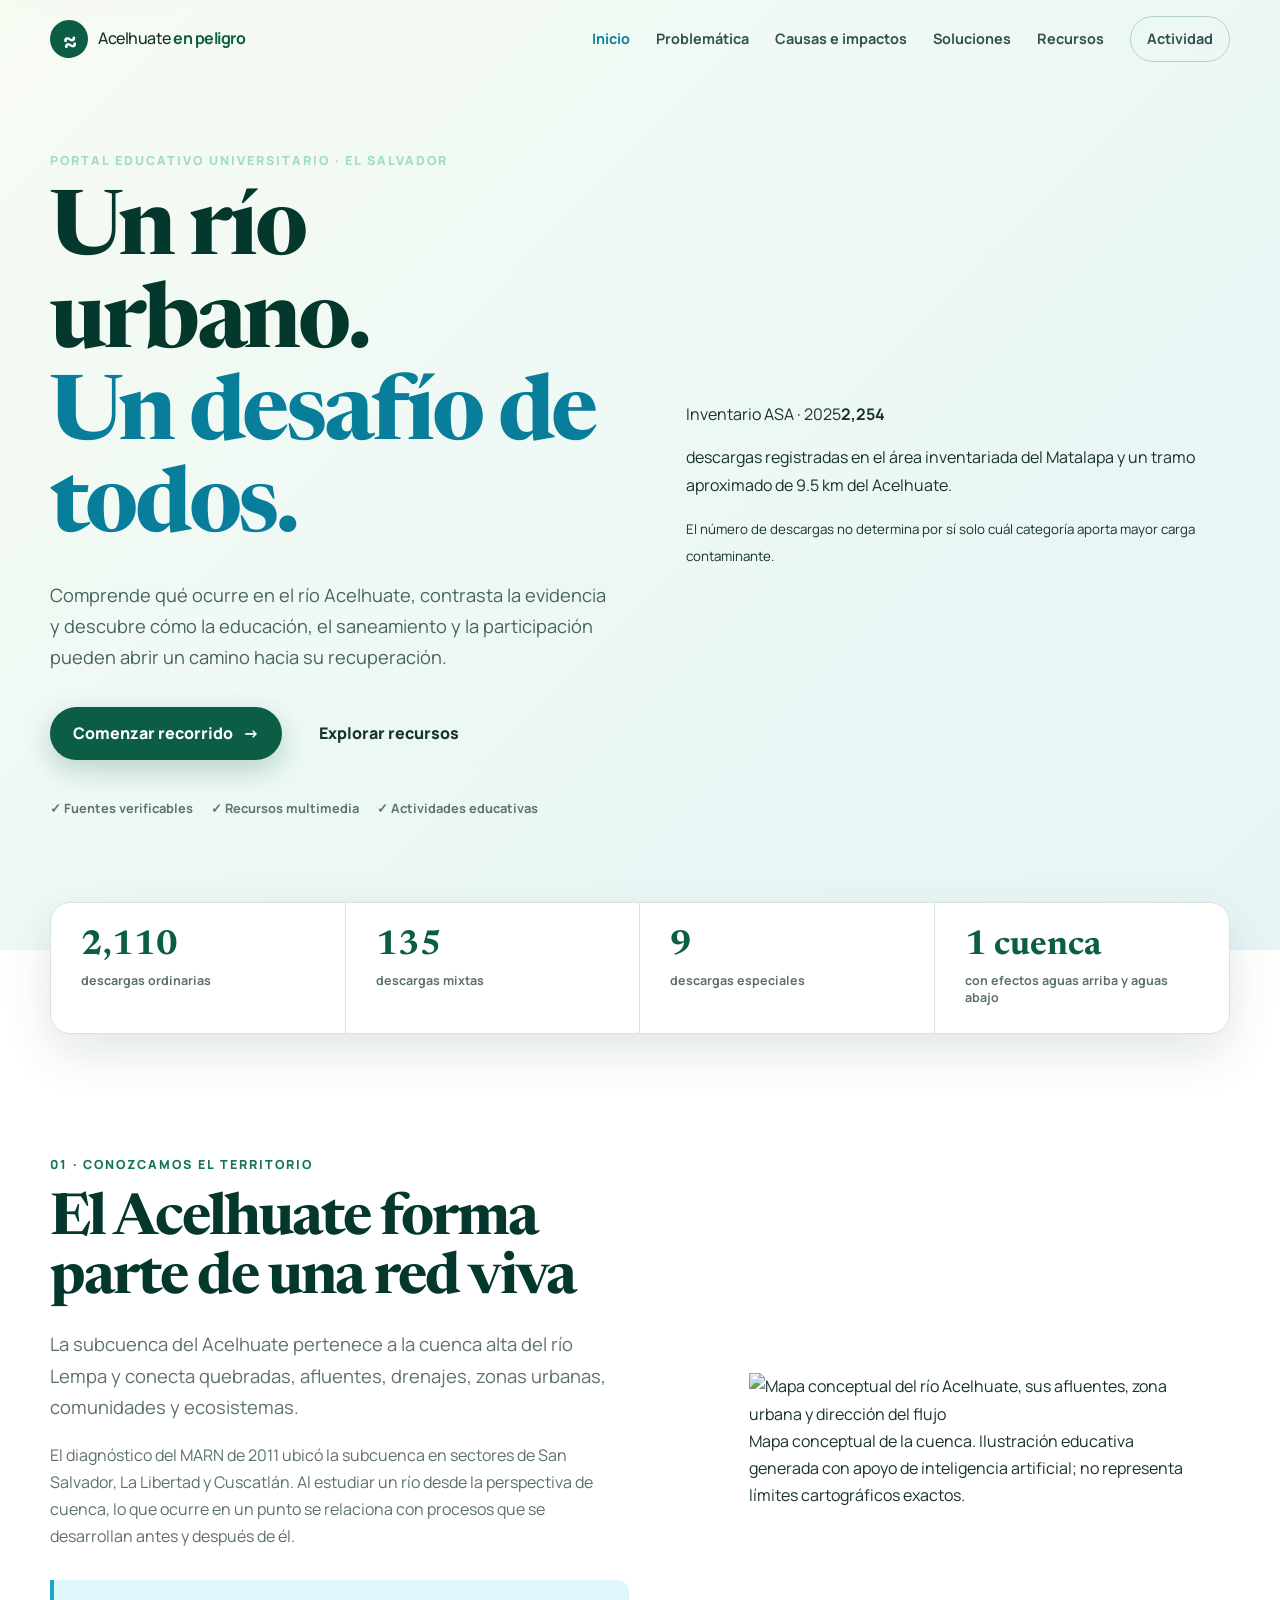
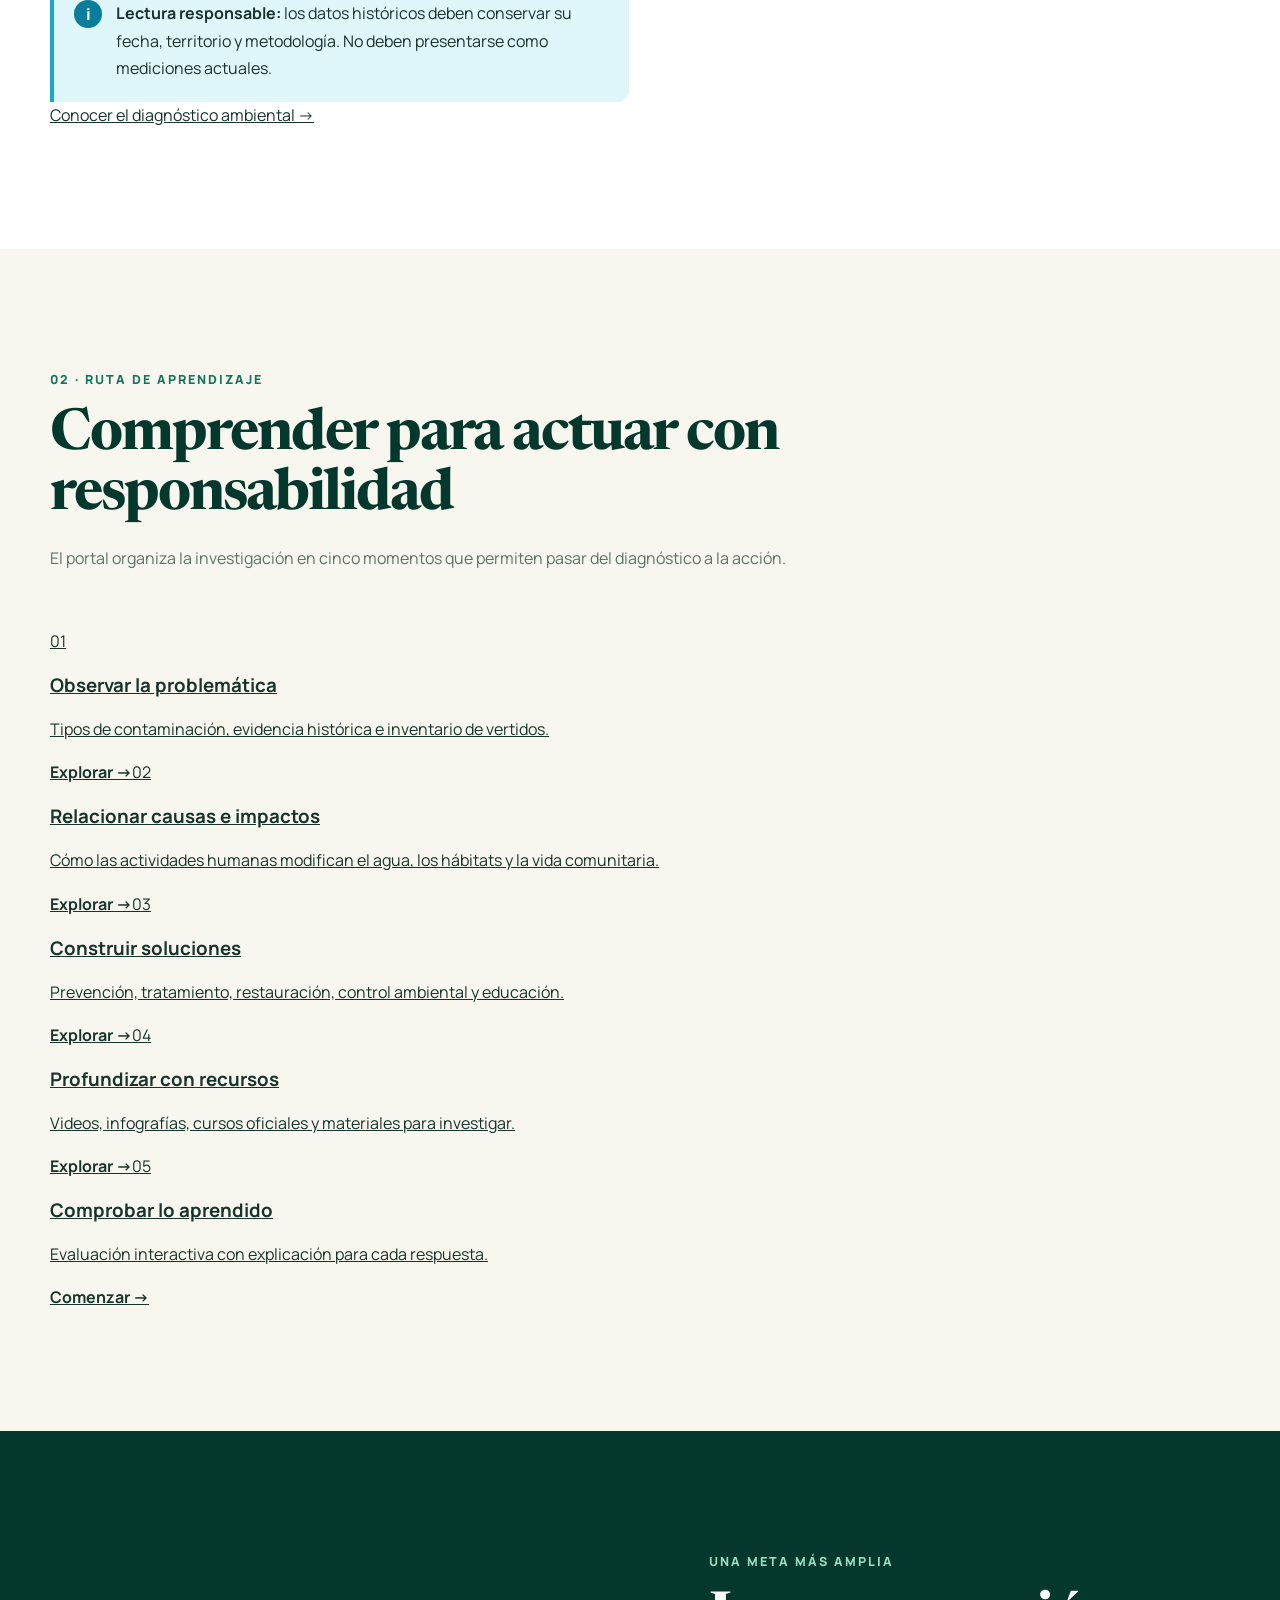
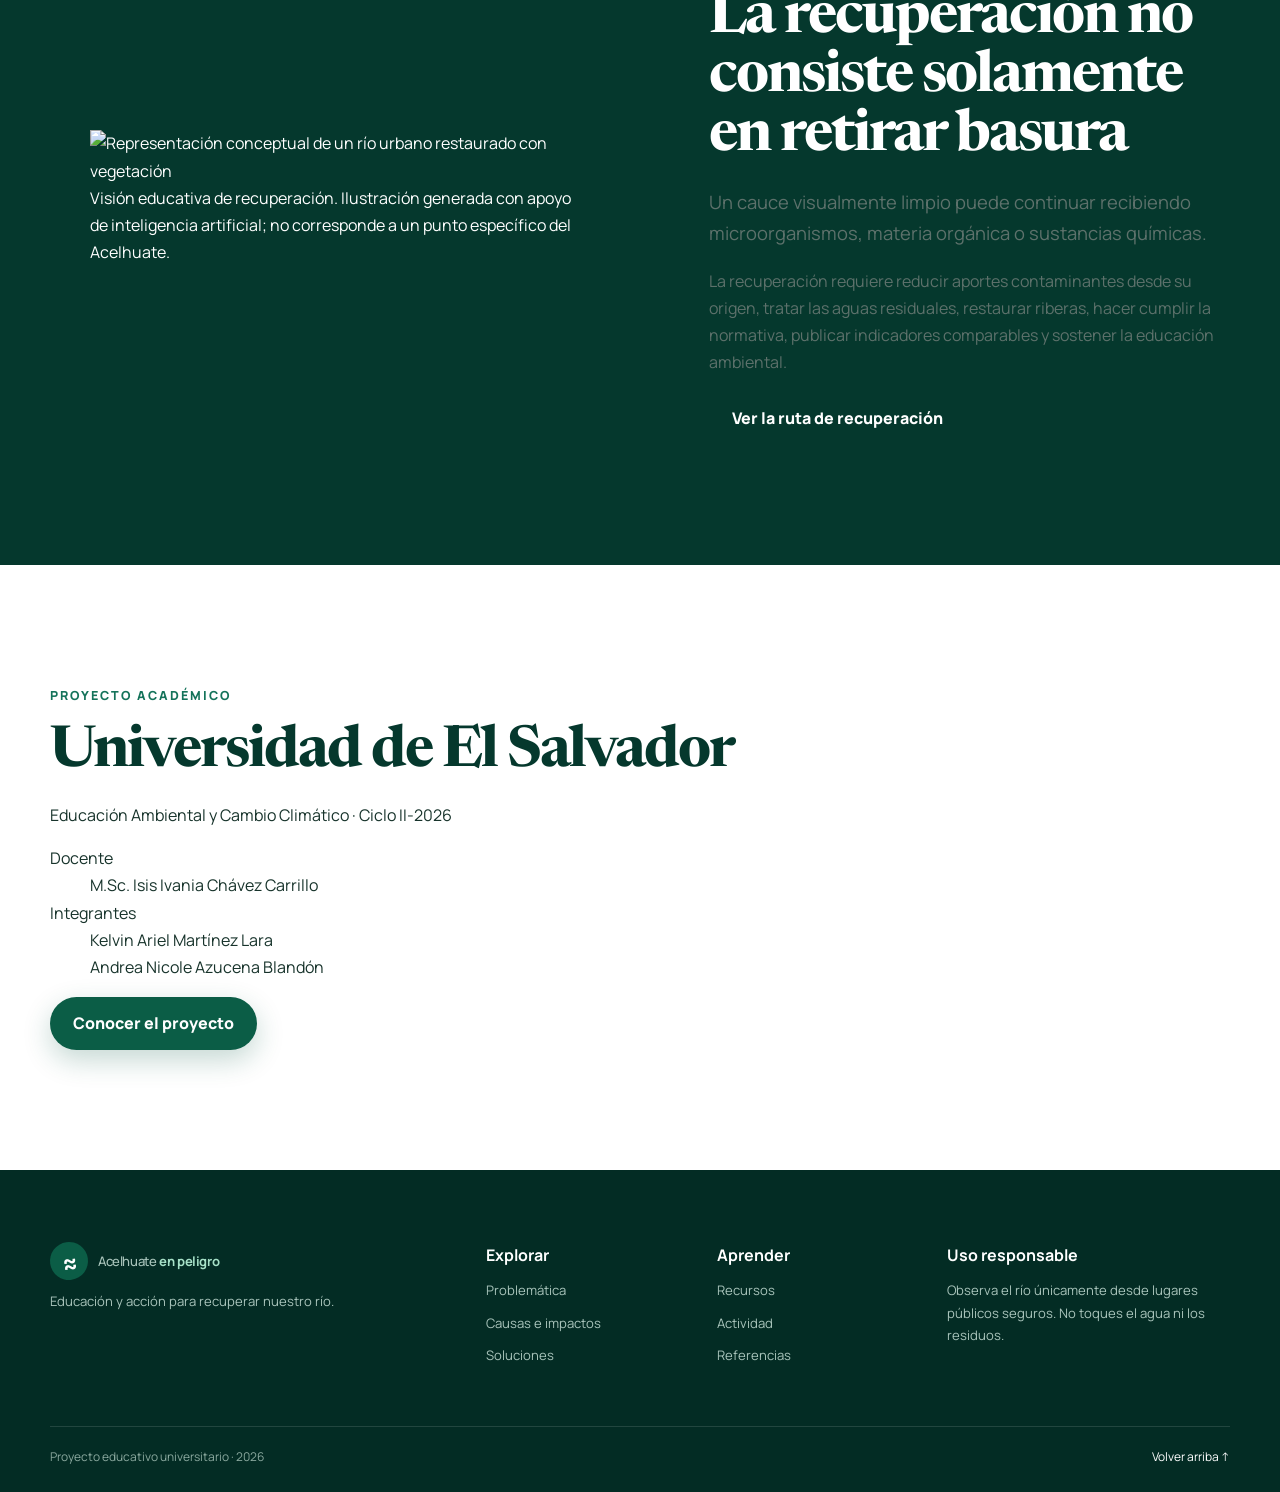
==== commit 94a02c8f: "Mejora index.html del portal educativo" ====
--- a/index.html
+++ b/index.html
@@ -3,304 +3,41 @@
 <head>
   <meta charset="utf-8">
   <meta name="viewport" content="width=device-width, initial-scale=1">
-  <meta name="description" content="Portal educativo universitario sobre la contaminación, los impactos y la recuperación del río Acelhuate en El Salvador.">
-  <meta name="theme-color" content="#0b5d46">
-  <title>Acelhuate en peligro | Educación y acción ambiental</title>
+  <meta name="description" content="Portal educativo universitario sobre el río Acelhuate: problemática, causas, impactos, soluciones y recursos para aprender y actuar.">
+  <meta name="theme-color" content="#075f4d">
+  <meta property="og:title" content="Acelhuate en peligro">
+  <meta property="og:description" content="Educación y acción para recuperar nuestro río.">
+  <meta property="og:type" content="website">
+  <meta property="og:url" content="https://kelvinariel.github.io/acelhuate-en-peligro/">
+  <meta property="og:image" content="https://kelvinariel.github.io/acelhuate-en-peligro/assets/hero-acelhuate.webp">
+  <title>Acelhuate en peligro | Inicio</title>
+  <link rel="icon" href="favicon.svg" type="image/svg+xml">
+  <link rel="manifest" href="site.webmanifest">
   <link rel="preconnect" href="https://fonts.googleapis.com">
   <link rel="preconnect" href="https://fonts.gstatic.com" crossorigin>
   <link href="https://fonts.googleapis.com/css2?family=Manrope:wght@400;500;600;700;800&family=Newsreader:opsz,wght@6..72,600;6..72,700&display=swap" rel="stylesheet">
   <link rel="stylesheet" href="styles.css">
 </head>
-<body>
+<body data-page="inicio">
   <a class="skip-link" href="#contenido">Saltar al contenido</a>
   <div class="reading-progress" aria-hidden="true"><span id="progressBar"></span></div>
-
-  <header class="site-header" id="inicio">
-    <nav class="navbar container" aria-label="Navegación principal">
-      <a class="brand" href="#inicio" aria-label="Acelhuate en peligro, inicio">
-        <span class="brand-mark" aria-hidden="true">≈</span>
-        <span>Acelhuate <strong>en peligro</strong></span>
-      </a>
-      <button class="menu-toggle" type="button" aria-expanded="false" aria-controls="navLinks">
-        <span></span><span></span><span></span><span class="sr-only">Abrir menú</span>
-      </button>
-      <div class="nav-links" id="navLinks">
-        <a href="#conocer">Conocer</a>
-        <a href="#problematica">Problemática</a>
-        <a href="#impactos">Impactos</a>
-        <a href="#soluciones">Soluciones</a>
-        <a href="#recursos">Recursos</a>
-        <a href="#evaluacion" class="nav-cta">Comprueba lo aprendido</a>
-      </div>
-    </nav>
-  </header>
-
+  <header class="site-header"><nav class="navbar container" aria-label="Navegación principal">
+    <a class="brand" href="index.html" aria-label="Acelhuate en peligro, inicio"><span class="brand-mark">≈</span><span>Acelhuate <strong>en peligro</strong></span></a>
+    <button class="menu-toggle" type="button" aria-expanded="false" aria-controls="navLinks"><span></span><span></span><span></span><span class="sr-only">Abrir menú</span></button>
+    <div class="nav-links" id="navLinks"><a data-nav="inicio" href="index.html">Inicio</a><a data-nav="problematica" href="problematica.html">Problemática</a><a data-nav="impactos" href="impactos.html">Causas e impactos</a><a data-nav="soluciones" href="soluciones.html">Soluciones</a><a data-nav="recursos" href="recursos.html">Recursos</a><a data-nav="evaluacion" class="nav-cta" href="evaluacion.html">Actividad</a></div>
+  </nav></header>
   <main id="contenido">
-    <section class="hero">
-      <div class="hero-orb hero-orb-one" aria-hidden="true"></div>
-      <div class="hero-orb hero-orb-two" aria-hidden="true"></div>
-      <div class="container hero-grid">
-        <div class="hero-copy reveal">
-          <p class="eyebrow">Portal educativo universitario · El Salvador</p>
-          <h1>Un río urbano.<br><span>Un desafío de todos.</span></h1>
-          <p class="hero-lead">Comprende qué ocurre en el río Acelhuate, contrasta la evidencia y descubre cómo la educación, el saneamiento y la participación pueden abrir un camino hacia su recuperación.</p>
-          <div class="hero-actions">
-            <a class="button button-primary" href="#conocer">Explorar el portal <span aria-hidden="true">↓</span></a>
-            <a class="button button-ghost" href="#evaluacion">Realizar actividad</a>
-          </div>
-          <div class="hero-trust" aria-label="Características del portal">
-            <span>✓ Fuentes verificables</span>
-            <span>✓ Recursos multimedia</span>
-            <span>✓ Enfoque educativo</span>
-          </div>
-        </div>
-        <div class="hero-visual reveal" aria-label="Ilustración conceptual del río Acelhuate">
-          <div class="hero-card hero-card-top">
-            <span class="pulse-dot"></span>
-            <p><strong>Objetivo</strong><br>Informarse para actuar</p>
-          </div>
-          <div class="river-scene" aria-hidden="true">
-            <div class="sun"></div>
-            <div class="mountain mountain-a"></div>
-            <div class="mountain mountain-b"></div>
-            <div class="city"><i></i><i></i><i></i><i></i><i></i></div>
-            <div class="river"></div>
-            <div class="river-shine"></div>
-            <div class="bank bank-left"></div>
-            <div class="bank bank-right"></div>
-            <div class="leaf leaf-one">◆</div><div class="leaf leaf-two">◆</div>
-          </div>
-          <div class="hero-card hero-card-bottom">
-            <span class="metric">2,254</span>
-            <p>descargas registradas<br><small>en el área inventariada por la ASA, 2025</small></p>
-          </div>
-        </div>
-      </div>
-      <div class="hero-wave" aria-hidden="true"></div>
-    </section>
-
-    <section class="quick-facts" aria-label="Datos principales">
-      <div class="container facts-grid">
-        <article class="fact reveal"><strong>2,110</strong><span>descargas ordinarias</span></article>
-        <article class="fact reveal"><strong>135</strong><span>descargas mixtas</span></article>
-        <article class="fact reveal"><strong>9</strong><span>descargas especiales</span></article>
-        <article class="fact reveal"><strong>1 cuenca</strong><span>con efectos que trascienden un solo punto</span></article>
-      </div>
-    </section>
-
-    <section class="section" id="conocer">
-      <div class="container split-layout">
-        <div class="section-copy reveal">
-          <p class="eyebrow">01 · Conozcamos el Acelhuate</p>
-          <h2>El río es parte de una red viva</h2>
-          <p class="lead">El Acelhuate forma parte de la cuenca alta del río Lempa y atraviesa un territorio densamente urbanizado. Su condición no puede entenderse observando únicamente un punto: quebradas, drenajes, afluentes, calles y actividades humanas se conectan dentro del sistema.</p>
-          <p>Un río urbano recibe agua y materiales desde diferentes rutas. La lluvia puede movilizar residuos; las tuberías conducen aguas residuales; la pérdida de vegetación favorece la erosión. Por eso, estudiar la cuenca permite relacionar causas, impactos y posibles respuestas.</p>
-          <div class="callout">
-            <span aria-hidden="true">i</span>
-            <p><strong>Mirada de cuenca:</strong> lo que ocurre aguas arriba puede influir en comunidades y ecosistemas ubicados aguas abajo.</p>
-          </div>
-        </div>
-        <figure class="photo-card reveal">
-          <img src="https://commons.wikimedia.org/wiki/Special:Redirect/file/Rio_Acelhuate_desde_Troncal_del_Norte.jpg" alt="Vista documental del río Acelhuate desde la Troncal del Norte" loading="lazy">
-          <figcaption>Río Acelhuate desde la Troncal del Norte. Autor: Ll1324. Licencia CC0 1.0. Fotografía documental; representa el momento y lugar donde fue tomada.</figcaption>
-        </figure>
-      </div>
-    </section>
-
-    <section class="section section-tint" id="problematica">
-      <div class="container">
-        <div class="section-heading reveal">
-          <p class="eyebrow">02 · Problemática ambiental</p>
-          <h2>La contaminación tiene múltiples rutas y formas</h2>
-          <p>La apariencia del agua aporta indicios, pero no sustituye una evaluación técnica. Una muestra clara puede contener microorganismos o sustancias químicas; una descarga oscura no revela por sí sola su composición.</p>
-        </div>
-        <div class="pollution-grid">
-          <article class="info-card reveal">
-            <span class="card-icon water-icon" aria-hidden="true">≋</span>
-            <h3>Contaminación física</h3>
-            <p>Modifica turbidez, color, temperatura y cantidad de partículas o sedimentos.</p>
-          </article>
-          <article class="info-card reveal">
-            <span class="card-icon chemistry-icon" aria-hidden="true">⌁</span>
-            <h3>Contaminación química</h3>
-            <p>Puede incluir nutrientes, detergentes, grasas, hidrocarburos o metales, según la fuente.</p>
-          </article>
-          <article class="info-card reveal">
-            <span class="card-icon microbe-icon" aria-hidden="true">✣</span>
-            <h3>Contaminación microbiológica</h3>
-            <p>Se relaciona con microorganismos e indicadores de contaminación fecal.</p>
-          </article>
-        </div>
-
-        <figure class="infographic reveal">
-          <img src="infografia-rutas-contaminacion.png" alt="Infografía sobre las rutas y formas de contaminación que llegan al río Acelhuate" loading="lazy">
-          <figcaption>Rutas y formas de contaminación del río Acelhuate. Elaboración propia con apoyo de inteligencia artificial, 2026. Representación conceptual con fines educativos.</figcaption>
-        </figure>
-
-        <div class="source-note reveal">
-          <h3>La evidencia tiene fecha y alcance</h3>
-          <p>Los estudios del SNET de 2002 y los diagnósticos del MARN de 2011 son antecedentes importantes, pero no deben presentarse como mediciones actuales. En 2025, el inventario de la ASA registró 2,254 descargas en el área estudiada: 2,110 ordinarias, 135 mixtas y 9 especiales.</p>
-          <a href="https://storymaps.arcgis.com/stories/57d7d127d6764e34ace5f3705eb1db19" target="_blank" rel="noopener noreferrer">Consultar el mapa narrativo de la ASA <span aria-hidden="true">↗</span></a>
-        </div>
-      </div>
-    </section>
-
-    <section class="section" id="causas">
-      <div class="container">
-        <div class="section-heading reveal">
-          <p class="eyebrow">03 · Principales causas</p>
-          <h2>El problema comienza antes de que los residuos lleguen al cauce</h2>
-        </div>
-        <div class="cause-list">
-          <article class="cause-row reveal"><span>01</span><div><h3>Aguas residuales domésticas</h3><p>Pueden contener materia orgánica, grasas, detergentes, nutrientes y microorganismos cuando no reciben tratamiento adecuado.</p></div></article>
-          <article class="cause-row reveal"><span>02</span><div><h3>Actividades comerciales e industriales</h3><p>La composición de sus vertidos depende de cada proceso. Su impacto requiere datos sobre caudal, concentración y sustancias presentes.</p></div></article>
-          <article class="cause-row reveal"><span>03</span><div><h3>Residuos sólidos y escorrentía</h3><p>La lluvia arrastra plásticos, envases y otros desechos desde calles, mercados y espacios urbanos hacia drenajes y quebradas.</p></div></article>
-          <article class="cause-row reveal"><span>04</span><div><h3>Erosión y pérdida de vegetación</h3><p>El suelo desprotegido puede aumentar la carga de sedimentos, la turbidez y la alteración de microhábitats acuáticos.</p></div></article>
-          <article class="cause-row reveal"><span>05</span><div><h3>Educación y corresponsabilidad insuficientes</h3><p>Los hábitos cotidianos, la vigilancia ambiental y la participación sostenida influyen en la prevención de nuevas fuentes de contaminación.</p></div></article>
-        </div>
-      </div>
-    </section>
-
-    <section class="section dark-section" id="impactos">
-      <div class="container">
-        <div class="section-heading reveal">
-          <p class="eyebrow light">04 · Impactos</p>
-          <h2>Lo que entra al río transforma todo el sistema</h2>
-          <p>Los efectos dependen del tipo de contaminante, su concentración, el tiempo de exposición y las condiciones del cauce.</p>
-        </div>
-        <div class="impact-grid">
-          <article class="impact-card reveal"><span>O₂</span><h3>Calidad del agua</h3><p>El exceso de materia orgánica puede consumir oxígeno durante su descomposición y afectar procesos ecológicos.</p></article>
-          <article class="impact-card reveal"><span>◌</span><h3>Biodiversidad</h3><p>Los sedimentos, residuos y sustancias tóxicas pueden alterar refugios, alimento y reproducción de organismos.</p></article>
-          <article class="impact-card reveal"><span>+</span><h3>Salud comunitaria</h3><p>El saneamiento deficiente aumenta riesgos sanitarios, aunque atribuir enfermedades concretas requiere estudios epidemiológicos.</p></article>
-          <article class="impact-card reveal"><span>⌂</span><h3>Entorno urbano</h3><p>La acumulación de residuos puede obstruir drenajes, favorecer malos olores y deteriorar los espacios cercanos.</p></article>
-          <article class="impact-card reveal"><span>⇣</span><h3>Efectos aguas abajo</h3><p>Los materiales pueden transportarse, transformarse, degradarse o sedimentarse a lo largo de la red hidrográfica.</p></article>
-          <article class="impact-card reveal"><span>☁</span><h3>Vulnerabilidad climática</h3><p>Lluvias intensas y periodos secos modifican el caudal, la movilización de residuos y la concentración de sustancias.</p></article>
-        </div>
-      </div>
-    </section>
-
-    <section class="section" id="soluciones">
-      <div class="container">
-        <div class="section-heading reveal">
-          <p class="eyebrow">05 · Recuperación y soluciones</p>
-          <h2>Limpiar ayuda, pero recuperar exige continuidad</h2>
-          <p>Retirar basura mejora temporalmente un punto. Si continúan las descargas, el problema reaparece. La recuperación necesita acciones conectadas y resultados medibles.</p>
-        </div>
-        <div class="solution-path reveal" aria-label="Ruta de recuperación">
-          <div><span>1</span><strong>Prevenir</strong><small>Reducir residuos y vertidos desde su origen.</small></div>
-          <i aria-hidden="true">→</i>
-          <div><span>2</span><strong>Tratar</strong><small>Gestionar las aguas residuales antes de descargarlas.</small></div>
-          <i aria-hidden="true">→</i>
-          <div><span>3</span><strong>Restaurar</strong><small>Proteger riberas, suelos y funciones ecológicas.</small></div>
-          <i aria-hidden="true">→</i>
-          <div><span>4</span><strong>Evaluar</strong><small>Medir avances con indicadores comparables.</small></div>
-        </div>
-        <figure class="infographic reveal">
-          <img src="infografia-descargas-recuperacion.png" alt="Infografía con el inventario de descargas 2025 y acciones para la recuperación del río Acelhuate" loading="lazy">
-          <figcaption>Síntesis del inventario de descargas y medidas de recuperación. Fuente de datos: ASA (2025). Elaboración propia con apoyo de inteligencia artificial, 2026.</figcaption>
-        </figure>
-        <div class="action-grid">
-          <article class="action-card reveal"><h3>Instituciones</h3><p>Planificar saneamiento, hacer cumplir la normativa, publicar indicadores y sostener el monitoreo.</p></article>
-          <article class="action-card reveal"><h3>Comunidades</h3><p>Prevenir residuos, reportar puntos críticos desde lugares seguros y participar en iniciativas organizadas.</p></article>
-          <article class="action-card reveal"><h3>Centros educativos</h3><p>Relacionar ciencia, ciudadanía y territorio mediante proyectos de aprendizaje y comunicación ambiental.</p></article>
-        </div>
-      </div>
-    </section>
-
-    <section class="section section-tint" id="recursos">
-      <div class="container">
-        <div class="section-heading reveal">
-          <p class="eyebrow">06 · Biblioteca multimedia</p>
-          <h2>Observar, comparar y formular mejores preguntas</h2>
-          <p>Un recurso adquiere valor cuando se identifica su autor, fecha, territorio, propósito y limitaciones.</p>
-        </div>
-        <div class="video-grid">
-          <article class="video-card reveal">
-            <div class="video-frame"><iframe src="https://www.youtube-nocookie.com/embed/ZkI4cs871iE" title="Contaminación en el río Acelhuate y planes para su revitalización" loading="lazy" allow="accelerometer; autoplay; clipboard-write; encrypted-media; gyroscope; picture-in-picture" allowfullscreen></iframe></div>
-            <div><span>Reportaje</span><h3>Contaminación y revitalización del Acelhuate</h3><p>Recurso periodístico para observar problemas visibles y contrastarlos con datos técnicos.</p></div>
-          </article>
-          <article class="video-card reveal">
-            <div class="video-frame"><iframe src="https://www.youtube-nocookie.com/embed/Orn0COzIfjo" title="Cómo funciona una planta de tratamiento de aguas residuales" loading="lazy" allow="accelerometer; autoplay; clipboard-write; encrypted-media; gyroscope; picture-in-picture" allowfullscreen></iframe></div>
-            <div><span>Proceso</span><h3>Tratamiento de aguas residuales</h3><p>Introducción al proceso de reducción de contaminantes antes de devolver el agua al ambiente.</p></div>
-          </article>
-          <article class="video-card reveal">
-            <div class="video-frame"><iframe src="https://www.youtube-nocookie.com/embed/C6WQ7uY5W7o" title="Video educativo sobre el cuidado del agua" loading="lazy" allow="accelerometer; autoplay; clipboard-write; encrypted-media; gyroscope; picture-in-picture" allowfullscreen></iframe></div>
-            <div><span>Educación</span><h3>Cuidado responsable del agua</h3><p>Material para reflexionar sobre prevención, uso responsable y corresponsabilidad.</p></div>
-          </article>
-        </div>
-        <div class="resource-links reveal">
-          <a href="https://educacionambiental.ambiente.gob.sv/cursos/aguas-residuales/" target="_blank" rel="noopener noreferrer"><span>Curso oficial</span><strong>Aguas residuales · MARN</strong><b>↗</b></a>
-          <a href="https://educacionambiental.ambiente.gob.sv/cursos/residuos-solidos/" target="_blank" rel="noopener noreferrer"><span>Curso oficial</span><strong>Residuos sólidos · MARN</strong><b>↗</b></a>
-          <a href="https://commons.wikimedia.org/wiki/Category:R%C3%ADo_Acelhuate" target="_blank" rel="noopener noreferrer"><span>Galería documental</span><strong>Río Acelhuate · Wikimedia Commons</strong><b>↗</b></a>
-        </div>
-      </div>
-    </section>
-
-    <section class="section quiz-section" id="evaluacion">
-      <div class="container quiz-layout">
-        <div class="quiz-intro reveal">
-          <p class="eyebrow">07 · Actividad interactiva</p>
-          <h2>¿Qué aprendiste?</h2>
-          <p>Responde cinco preguntas. Al finalizar recibirás una explicación breve de cada respuesta.</p>
-          <div class="quiz-score" id="quizScore" aria-live="polite">
-            <span>Tu resultado</span><strong>— / 5</strong>
-          </div>
-        </div>
-        <form class="quiz-card reveal" id="quizForm">
-          <div id="questions"></div>
-          <div class="quiz-actions">
-            <button class="button button-primary" type="submit">Revisar respuestas</button>
-            <button class="button button-ghost" type="button" id="resetQuiz">Intentar de nuevo</button>
-          </div>
-          <p class="quiz-message" id="quizMessage" aria-live="polite"></p>
-        </form>
-      </div>
-    </section>
-
-    <section class="section" id="referencias">
-      <div class="container">
-        <div class="section-heading reveal">
-          <p class="eyebrow">08 · Fuentes y transparencia</p>
-          <h2>Consultar, contrastar y reconocer límites</h2>
-          <p>Este portal es un recurso educativo basado en revisión documental. No sustituye estudios de laboratorio, dictámenes institucionales ni asesoramiento sanitario.</p>
-        </div>
-        <div class="references-grid">
-          <article class="reference-card reveal"><span>ASA · 2025</span><h3>Inventario de vertidos y saneamiento</h3><p>Mapa narrativo sobre los ríos Matalapa y Acelhuate.</p><a href="https://storymaps.arcgis.com/stories/57d7d127d6764e34ace5f3705eb1db19" target="_blank" rel="noopener noreferrer">Abrir fuente ↗</a></article>
-          <article class="reference-card reveal"><span>AECID · 2025</span><h3>Plan de saneamiento y restauración</h3><p>Presentación del plan elaborado con ASA y colaboración del MARN.</p><a href="https://www.aecid.es/web/oce-el-salvador/actualidad/noticias/detalle-noticias?articulo=7605087" target="_blank" rel="noopener noreferrer">Abrir fuente ↗</a></article>
-          <article class="reference-card reveal"><span>MARN · 2011</span><h3>Situación ambiental de la subcuenca</h3><p>Antecedentes, diagnóstico y ruta crítica de intervención.</p><a href="https://rcc.marn.gob.sv/handle/123456789/323" target="_blank" rel="noopener noreferrer">Abrir fuente ↗</a></article>
-          <article class="reference-card reveal"><span>SNET · 2005</span><h3>Evaluación de la calidad del agua</h3><p>Propuesta técnica y parámetros del Índice de Calidad de Agua.</p><a href="https://www.snet.gob.sv/Hidrologia/Documentos/DescontaminacionAcelhuate2005.pdf" target="_blank" rel="noopener noreferrer">Abrir fuente ↗</a></article>
-        </div>
-      </div>
-    </section>
-
-    <section class="academic-section">
-      <div class="container academic-card reveal">
-        <div>
-          <p class="eyebrow">Proyecto académico</p>
-          <h2>Universidad de El Salvador</h2>
-          <p>Facultad de Ciencias Naturales y Matemática · Escuela de Matemática<br>Licenciatura en Informática Educativa, modalidad a distancia</p>
-        </div>
-        <dl>
-          <div><dt>Asignatura</dt><dd>Educación Ambiental y Cambio Climático</dd></div>
-          <div><dt>Ciclo</dt><dd>II-2026</dd></div>
-          <div><dt>Docente</dt><dd>M.Sc. Isis Ivania Chávez Carrillo</dd></div>
-          <div><dt>Integrantes</dt><dd>Kelvin Ariel Martínez Lara<br>Andrea Nicole Azucena Blandón</dd></div>
-        </dl>
-      </div>
-    </section>
+    <section class="hero hero-photo"><div class="container hero-grid">
+      <div class="hero-copy reveal"><p class="eyebrow light">Portal educativo universitario · El Salvador</p><h1>Un río urbano.<br><span>Un desafío de todos.</span></h1><p class="hero-lead">Comprende qué ocurre en el río Acelhuate, contrasta la evidencia y descubre cómo la educación, el saneamiento y la participación pueden abrir un camino hacia su recuperación.</p><div class="hero-actions"><a class="button button-primary" href="problematica.html">Comenzar recorrido <span aria-hidden="true">→</span></a><a class="button button-light" href="recursos.html">Explorar recursos</a></div><div class="hero-trust"><span>✓ Fuentes verificables</span><span>✓ Recursos multimedia</span><span>✓ Actividades educativas</span></div></div>
+      <aside class="hero-data reveal" aria-label="Dato destacado"><span class="status-pill"><i></i> Inventario ASA · 2025</span><strong>2,254</strong><p>descargas registradas en el área inventariada del Matalapa y un tramo aproximado de 9.5 km del Acelhuate.</p><small>El número de descargas no determina por sí solo cuál categoría aporta mayor carga contaminante.</small></aside>
+    </div></section>
+    <section class="quick-facts" aria-label="Resumen del inventario"><div class="container facts-grid"><article class="fact reveal"><strong>2,110</strong><span>descargas ordinarias</span></article><article class="fact reveal"><strong>135</strong><span>descargas mixtas</span></article><article class="fact reveal"><strong>9</strong><span>descargas especiales</span></article><article class="fact reveal"><strong>1 cuenca</strong><span>con efectos aguas arriba y aguas abajo</span></article></div></section>
+    <section class="section"><div class="container split-layout"><div class="section-copy reveal"><p class="eyebrow">01 · Conozcamos el territorio</p><h2>El Acelhuate forma parte de una red viva</h2><p class="lead">La subcuenca del Acelhuate pertenece a la cuenca alta del río Lempa y conecta quebradas, afluentes, drenajes, zonas urbanas, comunidades y ecosistemas.</p><p>El diagnóstico del MARN de 2011 ubicó la subcuenca en sectores de San Salvador, La Libertad y Cuscatlán. Al estudiar un río desde la perspectiva de cuenca, lo que ocurre en un punto se relaciona con procesos que se desarrollan antes y después de él.</p><div class="callout"><span>i</span><p><strong>Lectura responsable:</strong> los datos históricos deben conservar su fecha, territorio y metodología. No deben presentarse como mediciones actuales.</p></div><a class="text-link" href="problematica.html">Conocer el diagnóstico ambiental →</a></div><figure class="visual-card reveal"><img src="assets/mapa-cuenca.webp" alt="Mapa conceptual del río Acelhuate, sus afluentes, zona urbana y dirección del flujo" loading="lazy"><figcaption>Mapa conceptual de la cuenca. Ilustración educativa generada con apoyo de inteligencia artificial; no representa límites cartográficos exactos.</figcaption></figure></div></section>
+    <section class="section section-tint"><div class="container"><div class="section-heading reveal"><p class="eyebrow">02 · Ruta de aprendizaje</p><h2>Comprender para actuar con responsabilidad</h2><p>El portal organiza la investigación en cinco momentos que permiten pasar del diagnóstico a la acción.</p></div><div class="journey-grid"><a class="journey-card reveal" href="problematica.html"><span>01</span><h3>Observar la problemática</h3><p>Tipos de contaminación, evidencia histórica e inventario de vertidos.</p><b>Explorar →</b></a><a class="journey-card reveal" href="impactos.html"><span>02</span><h3>Relacionar causas e impactos</h3><p>Cómo las actividades humanas modifican el agua, los hábitats y la vida comunitaria.</p><b>Explorar →</b></a><a class="journey-card reveal" href="soluciones.html"><span>03</span><h3>Construir soluciones</h3><p>Prevención, tratamiento, restauración, control ambiental y educación.</p><b>Explorar →</b></a><a class="journey-card reveal" href="recursos.html"><span>04</span><h3>Profundizar con recursos</h3><p>Videos, infografías, cursos oficiales y materiales para investigar.</p><b>Explorar →</b></a><a class="journey-card reveal" href="evaluacion.html"><span>05</span><h3>Comprobar lo aprendido</h3><p>Evaluación interactiva con explicación para cada respuesta.</p><b>Comenzar →</b></a></div></div></section>
+    <section class="section dark-section"><div class="container split-layout"><figure class="visual-card image-only reveal"><img src="assets/rio-restaurado.webp" alt="Representación conceptual de un río urbano restaurado con vegetación" loading="lazy"><figcaption>Visión educativa de recuperación. Ilustración generada con apoyo de inteligencia artificial; no corresponde a un punto específico del Acelhuate.</figcaption></figure><div class="section-copy reveal"><p class="eyebrow light">Una meta más amplia</p><h2>La recuperación no consiste solamente en retirar basura</h2><p class="lead">Un cauce visualmente limpio puede continuar recibiendo microorganismos, materia orgánica o sustancias químicas.</p><p>La recuperación requiere reducir aportes contaminantes desde su origen, tratar las aguas residuales, restaurar riberas, hacer cumplir la normativa, publicar indicadores comparables y sostener la educación ambiental.</p><a class="button button-light" href="soluciones.html">Ver la ruta de recuperación</a></div></div></section>
+    <section class="section academic-strip"><div class="container academic-summary reveal"><div><p class="eyebrow">Proyecto académico</p><h2>Universidad de El Salvador</h2><p>Educación Ambiental y Cambio Climático · Ciclo II-2026</p></div><dl><div><dt>Docente</dt><dd>M.Sc. Isis Ivania Chávez Carrillo</dd></div><div><dt>Integrantes</dt><dd>Kelvin Ariel Martínez Lara<br>Andrea Nicole Azucena Blandón</dd></div></dl><a class="button button-primary" href="proyecto.html">Conocer el proyecto</a></div></section>
   </main>
-
-  <footer class="site-footer">
-    <div class="container footer-grid">
-      <div><a class="brand footer-brand" href="#inicio"><span class="brand-mark">≈</span><span>Acelhuate <strong>en peligro</strong></span></a><p>Educación y acción para recuperar nuestro río.</p></div>
-      <div><strong>Explorar</strong><a href="#problematica">Problemática</a><a href="#impactos">Impactos</a><a href="#soluciones">Soluciones</a></div>
-      <div><strong>Aprender</strong><a href="#recursos">Recursos</a><a href="#evaluacion">Actividad</a><a href="#referencias">Referencias</a></div>
-      <div><strong>Uso responsable</strong><p>Observa el río únicamente desde lugares públicos seguros. No toques el agua ni los residuos.</p></div>
-    </div>
-    <div class="container footer-bottom"><span>Proyecto educativo universitario · 2026</span><a href="#inicio">Volver arriba ↑</a></div>
-  </footer>
-
-  <button class="back-top" id="backTop" type="button" aria-label="Volver al inicio">↑</button>
-  <script src="script.js"></script>
+  <footer class="site-footer"><div class="container footer-grid"><div><a class="brand footer-brand" href="index.html"><span class="brand-mark">≈</span><span>Acelhuate <strong>en peligro</strong></span></a><p>Educación y acción para recuperar nuestro río.</p></div><div><strong>Explorar</strong><a href="problematica.html">Problemática</a><a href="impactos.html">Causas e impactos</a><a href="soluciones.html">Soluciones</a></div><div><strong>Aprender</strong><a href="recursos.html">Recursos</a><a href="evaluacion.html">Actividad</a><a href="proyecto.html#referencias">Referencias</a></div><div><strong>Uso responsable</strong><p>Observa el río únicamente desde lugares públicos seguros. No toques el agua ni los residuos.</p></div></div><div class="container footer-bottom"><span>Proyecto educativo universitario · 2026</span><a href="#contenido">Volver arriba ↑</a></div></footer>
+  <button class="back-top" id="backTop" aria-label="Volver al inicio">↑</button><script src="script.js"></script>
 </body>
 </html>
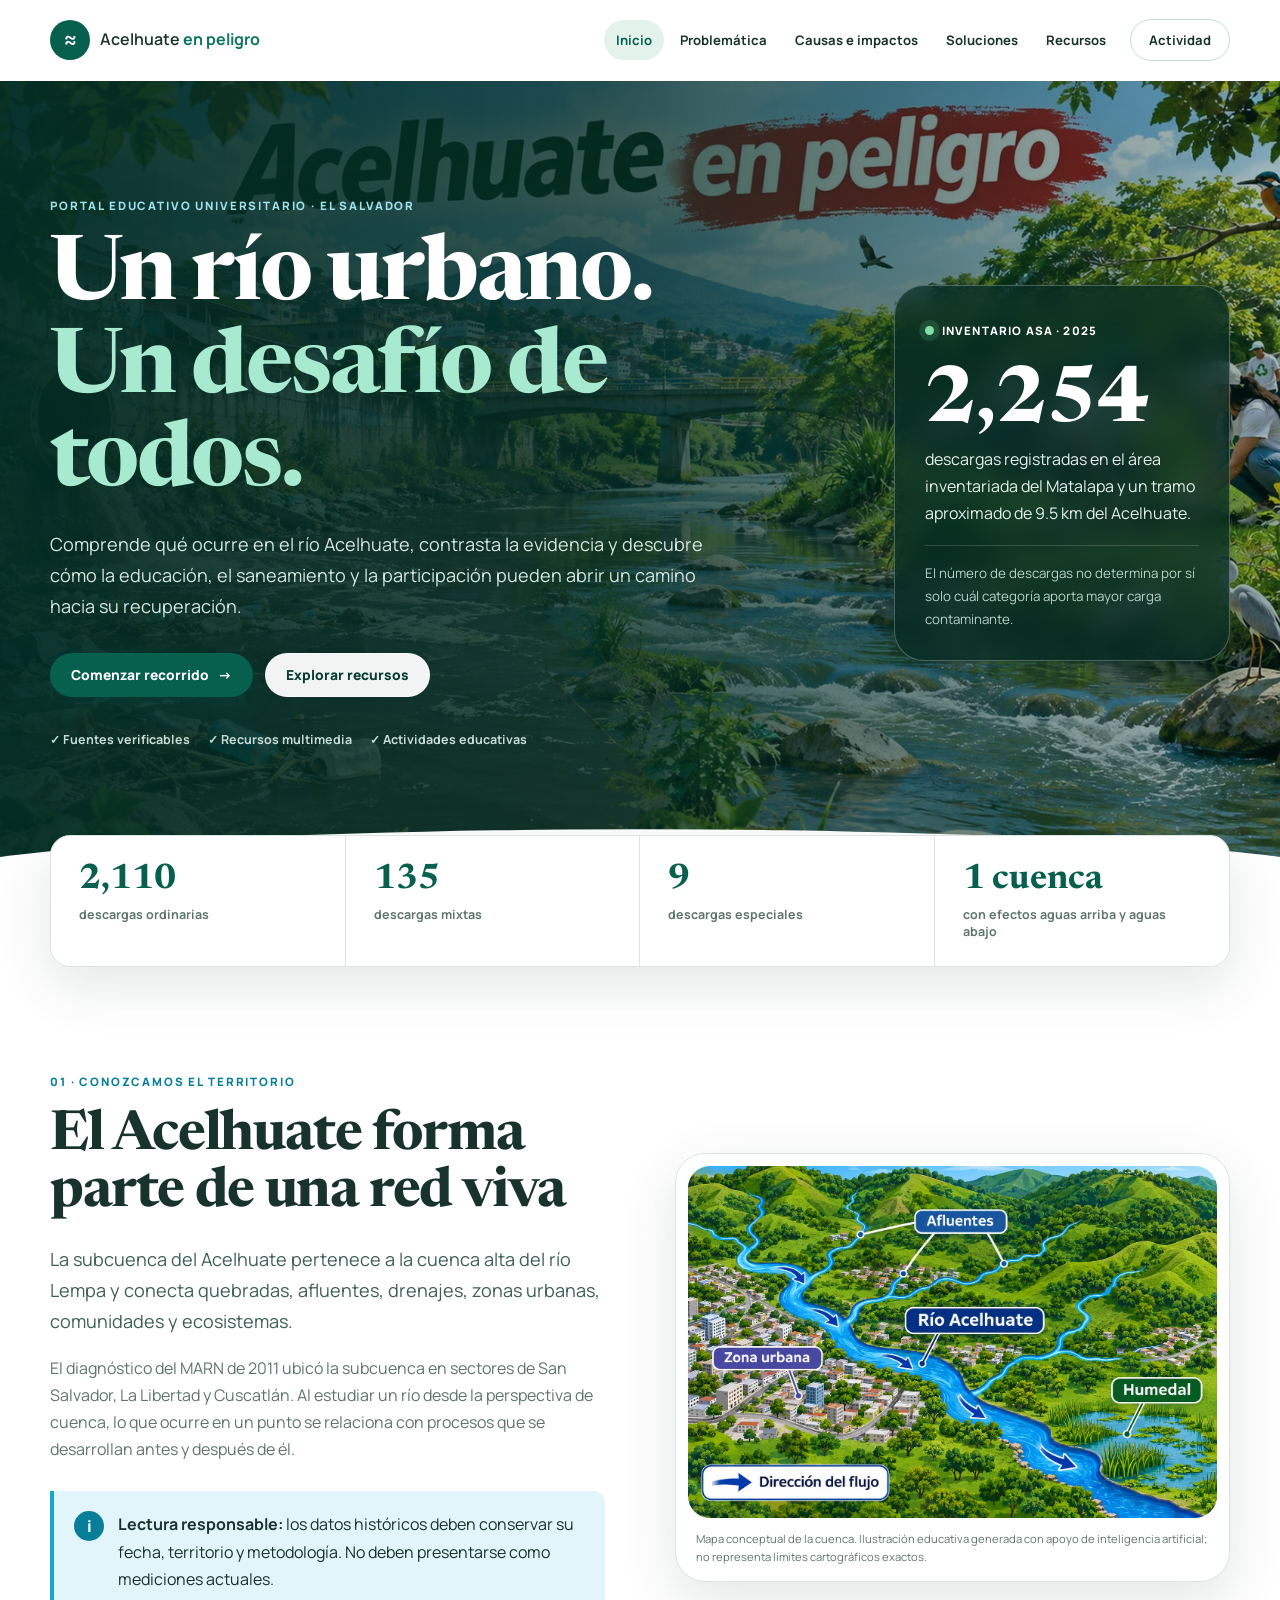
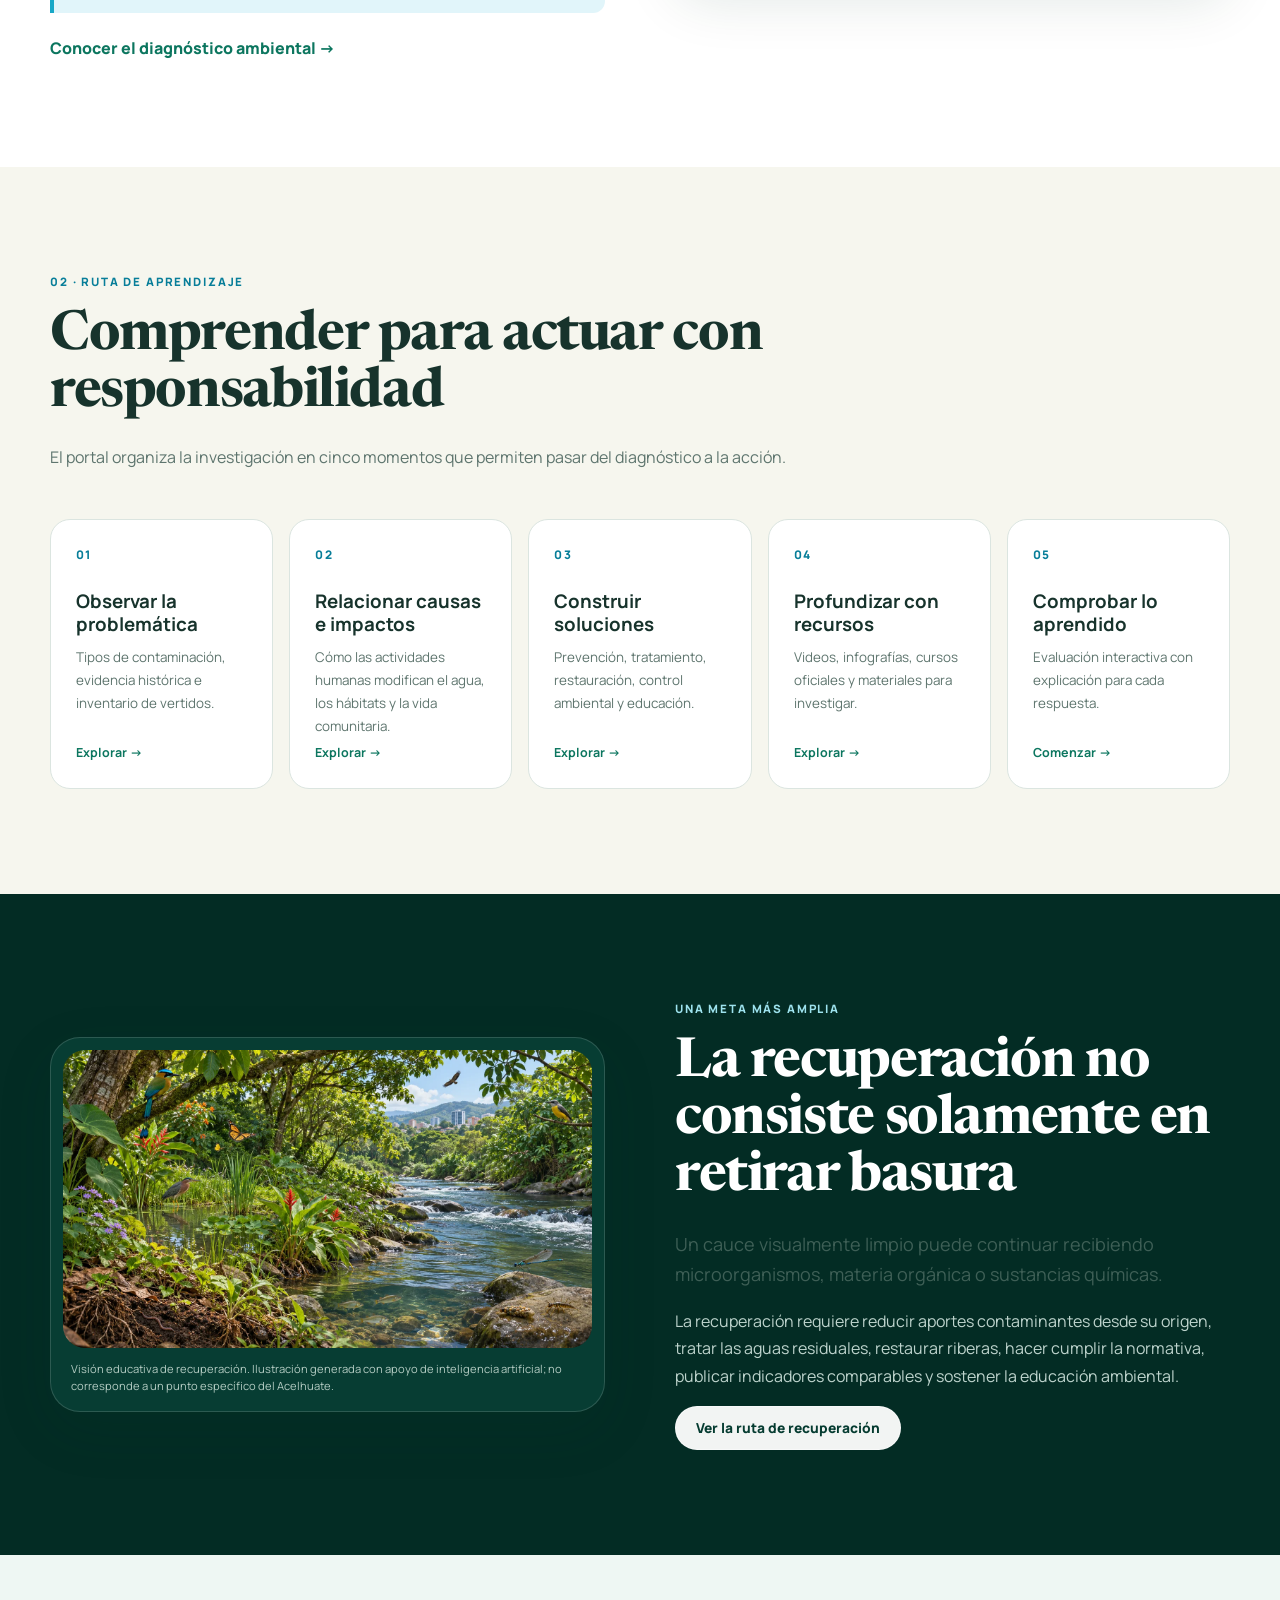
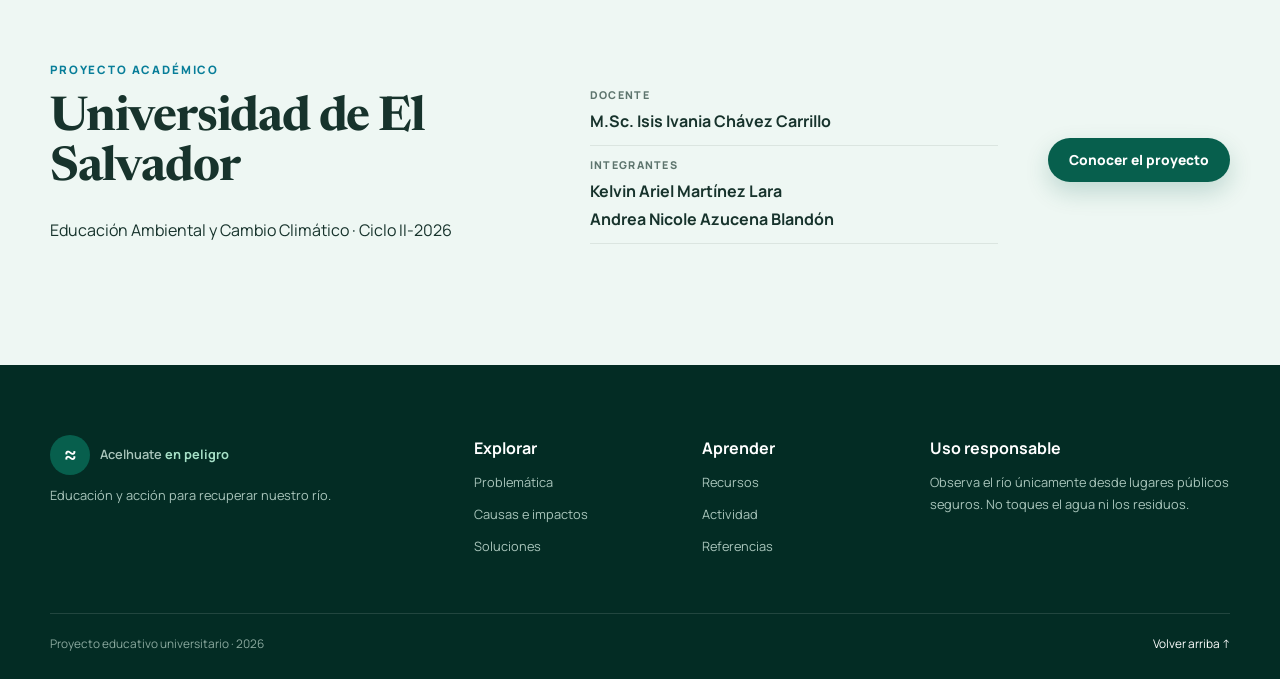
==== commit 4130199c: "Actualiza recursos del portal en index.html" ====
--- a/index.html
+++ b/index.html
@@ -38,6 +38,6 @@
     <section class="section academic-strip"><div class="container academic-summary reveal"><div><p class="eyebrow">Proyecto académico</p><h2>Universidad de El Salvador</h2><p>Educación Ambiental y Cambio Climático · Ciclo II-2026</p></div><dl><div><dt>Docente</dt><dd>M.Sc. Isis Ivania Chávez Carrillo</dd></div><div><dt>Integrantes</dt><dd>Kelvin Ariel Martínez Lara<br>Andrea Nicole Azucena Blandón</dd></div></dl><a class="button button-primary" href="proyecto.html">Conocer el proyecto</a></div></section>
   </main>
   <footer class="site-footer"><div class="container footer-grid"><div><a class="brand footer-brand" href="index.html"><span class="brand-mark">≈</span><span>Acelhuate <strong>en peligro</strong></span></a><p>Educación y acción para recuperar nuestro río.</p></div><div><strong>Explorar</strong><a href="problematica.html">Problemática</a><a href="impactos.html">Causas e impactos</a><a href="soluciones.html">Soluciones</a></div><div><strong>Aprender</strong><a href="recursos.html">Recursos</a><a href="evaluacion.html">Actividad</a><a href="proyecto.html#referencias">Referencias</a></div><div><strong>Uso responsable</strong><p>Observa el río únicamente desde lugares públicos seguros. No toques el agua ni los residuos.</p></div></div><div class="container footer-bottom"><span>Proyecto educativo universitario · 2026</span><a href="#contenido">Volver arriba ↑</a></div></footer>
-  <button class="back-top" id="backTop" aria-label="Volver al inicio">↑</button><script src="script.js"></script>
+  <button class="back-top" id="backTop" aria-label="Volver al inicio">↑</button><script src="script.js?v=20261114b"></script>
 </body>
 </html>
--- a/styles.css
+++ b/styles.css
@@ -1,118 +1,20 @@
-:root {
-  --forest-950: #05382d;
-  --forest-900: #064c3a;
-  --forest-800: #0b5d46;
-  --forest-700: #14735a;
-  --forest-100: #dff1e8;
-  --water-700: #087e9b;
-  --water-500: #18a8c7;
-  --water-100: #dff6fb;
-  --lime: #a7d65d;
-  --orange: #f28a2e;
-  --cream: #f7f7f0;
-  --paper: #ffffff;
-  --ink: #17332b;
-  --muted: #5d716b;
-  --line: #d8e3de;
-  --shadow: 0 18px 50px rgba(5, 56, 45, .12);
-  --radius-lg: 32px;
-  --radius-md: 20px;
-  --radius-sm: 12px;
-  --container: 1180px;
-}
-
-* { box-sizing: border-box; }
-html { scroll-behavior: smooth; }
-body { margin: 0; font-family: "Manrope", sans-serif; color: var(--ink); background: var(--paper); line-height: 1.7; }
-img { display: block; max-width: 100%; }
-a { color: inherit; }
-button, input { font: inherit; }
-.container { width: min(var(--container), calc(100% - 40px)); margin-inline: auto; }
-.sr-only { position: absolute; width: 1px; height: 1px; padding: 0; margin: -1px; overflow: hidden; clip: rect(0,0,0,0); white-space: nowrap; border: 0; }
-.skip-link { position: fixed; z-index: 9999; left: 16px; top: -100px; padding: 12px 18px; background: white; color: var(--forest-900); border-radius: 8px; box-shadow: var(--shadow); }
-.skip-link:focus { top: 16px; }
-.reading-progress { position: fixed; z-index: 1100; top: 0; left: 0; width: 100%; height: 3px; }
-.reading-progress span { display: block; height: 100%; width: 0; background: linear-gradient(90deg, var(--lime), var(--water-500)); }
-
-.site-header { position: fixed; z-index: 1000; inset: 0 0 auto; transition: .25s ease; }
-.site-header.scrolled { background: rgba(255,255,255,.92); backdrop-filter: blur(16px); box-shadow: 0 8px 30px rgba(5,56,45,.08); }
-.navbar { min-height: 78px; display: flex; align-items: center; justify-content: space-between; gap: 30px; }
-.brand { display: inline-flex; align-items: center; gap: 10px; text-decoration: none; font-weight: 500; letter-spacing: -.03em; }
-.brand strong { color: var(--forest-800); }
-.brand-mark { display: grid; place-items: center; width: 38px; height: 38px; border-radius: 50%; background: var(--forest-800); color: white; font-size: 26px; font-weight: 800; transform: rotate(-8deg); }
-.nav-links { display: flex; align-items: center; gap: 26px; }
-.nav-links a { font-size: .9rem; font-weight: 700; text-decoration: none; color: #31524a; transition: color .2s; }
-.nav-links a:hover, .nav-links a.active { color: var(--water-700); }
-.nav-links .nav-cta { padding: 10px 16px; border: 1px solid rgba(11,93,70,.25); border-radius: 999px; }
-.menu-toggle { display: none; width: 44px; height: 44px; padding: 10px; border: 0; background: transparent; }
-.menu-toggle span:not(.sr-only) { display: block; height: 2px; margin: 5px 0; background: var(--forest-900); }
-
-.hero { min-height: 820px; padding: 150px 0 130px; position: relative; overflow: hidden; background: linear-gradient(135deg, #f7fbf2 0%, #edf8f5 50%, #e7f5f7 100%); }
-.hero-grid { display: grid; grid-template-columns: 1.02fr .98fr; align-items: center; gap: 70px; position: relative; z-index: 2; }
-.eyebrow { margin: 0 0 16px; color: var(--forest-700); font-size: .78rem; font-weight: 800; text-transform: uppercase; letter-spacing: .16em; }
-.eyebrow.light { color: #9eddbf; }
-h1, h2 { font-family: "Newsreader", serif; letter-spacing: -.035em; line-height: 1.03; margin-top: 0; }
-h1 { margin-bottom: 24px; font-size: clamp(3.7rem, 7vw, 6.8rem); color: var(--forest-950); }
-h1 span { color: var(--water-700); }
-h2 { margin-bottom: 20px; font-size: clamp(2.5rem, 4.5vw, 4.5rem); color: var(--forest-950); }
-h3 { line-height: 1.25; }
-.hero-lead { max-width: 650px; margin: 0; font-size: 1.14rem; color: #48645d; }
-.hero-actions { display: flex; flex-wrap: wrap; gap: 14px; margin-top: 34px; }
-.button { display: inline-flex; align-items: center; justify-content: center; gap: 10px; min-height: 50px; padding: 12px 22px; border: 1px solid transparent; border-radius: 999px; text-decoration: none; font-weight: 800; cursor: pointer; transition: transform .2s, box-shadow .2s, background .2s; }
-.button:hover { transform: translateY(-2px); }
-.button-primary { background: var(--forest-800); color: white; box-shadow: 0 10px 28px rgba(11,93,70,.24); }
-.button-primary:hover { background: var(--forest-950); }
-.button-ghost { border-color: #b9cdc6; color: var(--forest-900); background: rgba(255,255,255,.55); }
-.hero-trust { display: flex; flex-wrap: wrap; gap: 18px; margin-top: 38px; color: #5d746d; font-size: .8rem; font-weight: 700; }
-.hero-visual { min-height: 540px; position: relative; }
-.river-scene { position: absolute; inset: 20px 20px 20px 60px; overflow: hidden; border-radius: 46% 46% 45% 45% / 32% 32% 58% 58%; background: linear-gradient(#bce8ef 0 45%, #a4d17c 45% 100%); box-shadow: var(--shadow); }
-.sun { position: absolute; top: 45px; right: 72px; width: 82px; height: 82px; border-radius: 50%; background: #ffd66b; box-shadow: 0 0 0 18px rgba(255,214,107,.18); }
-.mountain { position: absolute; top: 125px; width: 330px; height: 210px; background: #6fae86; clip-path: polygon(0 100%, 45% 5%, 100% 100%); }
-.mountain-a { left: -50px; }.mountain-b { right: -80px; background: #4b927a; transform: scale(.9); }
-.city { position: absolute; z-index: 3; top: 195px; left: 50%; display: flex; align-items: flex-end; gap: 7px; transform: translateX(-50%); }
-.city i { display: block; width: 38px; height: 78px; background: #e7ebe5; border: 4px solid #75928a; border-bottom: 0; }
-.city i:nth-child(2) { height: 105px; }.city i:nth-child(3) { height: 62px; }.city i:nth-child(4) { height: 122px; }.city i:nth-child(5) { height: 88px; }
-.river { position: absolute; z-index: 5; left: 23%; bottom: -20px; width: 54%; height: 310px; background: linear-gradient(90deg, #088ca8, #40c0d7 48%, #0b8ca7); clip-path: polygon(35% 0, 65% 0, 84% 26%, 64% 47%, 90% 75%, 100% 100%, 0 100%, 12% 74%, 40% 48%, 17% 27%); }
-.river-shine { position: absolute; z-index: 6; left: 49%; bottom: 25px; width: 9px; height: 215px; background: rgba(255,255,255,.55); transform: skew(-9deg); filter: blur(2px); }
-.bank { position: absolute; z-index: 4; bottom: -25px; width: 49%; height: 250px; background: #4f9961; }
-.bank-left { left: -8%; clip-path: polygon(0 0, 80% 30%, 100% 100%, 0 100%); }.bank-right { right: -8%; clip-path: polygon(20% 30%, 100% 0, 100% 100%, 0 100%); }
-.leaf { position: absolute; z-index: 7; color: var(--lime); font-size: 36px; transform: rotate(35deg); }.leaf-one { left: 36px; bottom: 65px; }.leaf-two { right: 42px; bottom: 100px; }
-.hero-card { position: absolute; z-index: 10; display: flex; align-items: center; gap: 12px; padding: 14px 18px; background: rgba(255,255,255,.92); backdrop-filter: blur(12px); border: 1px solid white; border-radius: 16px; box-shadow: var(--shadow); }
-.hero-card p { margin: 0; font-size: .78rem; line-height: 1.35; }.hero-card small { color: var(--muted); }.hero-card-top { top: 70px; left: 0; }.hero-card-bottom { right: 0; bottom: 62px; }
-.pulse-dot { width: 14px; height: 14px; border-radius: 50%; background: var(--orange); box-shadow: 0 0 0 7px rgba(242,138,46,.16); }.metric { font: 700 2rem/1 "Newsreader", serif; color: var(--forest-800); }
-.hero-orb { position: absolute; border-radius: 50%; filter: blur(2px); opacity: .45; }.hero-orb-one { width: 440px; height: 440px; right: -160px; top: -160px; background: #c7efd7; }.hero-orb-two { width: 340px; height: 340px; left: -190px; bottom: 20px; background: #b9e7f2; }
-.hero-wave { position: absolute; bottom: -1px; width: 100%; height: 70px; background: white; clip-path: ellipse(58% 70% at 50% 100%); }
-
-.quick-facts { position: relative; z-index: 3; margin-top: -48px; }
-.facts-grid { display: grid; grid-template-columns: repeat(4, 1fr); border: 1px solid var(--line); border-radius: var(--radius-md); background: white; box-shadow: var(--shadow); }
-.fact { padding: 26px 30px; border-right: 1px solid var(--line); }.fact:last-child { border: 0; }.fact strong { display: block; color: var(--forest-800); font: 700 2.15rem/1 "Newsreader", serif; }.fact span { display: block; margin-top: 8px; color: var(--muted); font-size: .78rem; font-weight: 700; line-height: 1.4; }
-
-.section { padding: 120px 0; scroll-margin-top: 72px; }.section-tint { background: var(--cream); }.split-layout { display: grid; grid-template-columns: 1fr .9fr; gap: 80px; align-items: center; }.lead { font-size: 1.15rem; color: #3f5f56; }.section-copy > p:not(.eyebrow), .section-heading > p:not(.eyebrow) { color: var(--muted); }.section-heading { max-width: 790px; margin-bottom: 56px; }.callout { display: flex; gap: 14px; margin-top: 30px; padding: 20px; border-left: 4px solid var(--water-500); border-radius: 0 var(--radius-sm) var(--radius-sm) 0; background: var(--water-100); }.callout span { flex: 0 0 28px; display: grid; place-items: center; height: 28px; border-radius: 50%; background: var(--water-700); color: white; font-weight: 800; }.callout p { margin: 0; }
-.photo-card { margin: 0; padding: 14px; background: white; border-radius: var(--radius-lg); box-shadow: var(--shadow); transform: rotate(1deg); }.photo-card img { width: 100%; min-height: 450px; object-fit: cover; border-radius: 22px; }.photo-card figcaption, .infographic figcaption { padding: 14px 8px 4px; color: var(--muted); font-size: .72rem; line-height: 1.5; }
-.pollution-grid { display: grid; grid-template-columns: repeat(3, 1fr); gap: 20px; }.info-card { padding: 30px; background: white; border: 1px solid var(--line); border-radius: var(--radius-md); transition: transform .2s, box-shadow .2s; }.info-card:hover { transform: translateY(-5px); box-shadow: var(--shadow); }.card-icon { display: grid; place-items: center; width: 52px; height: 52px; border-radius: 16px; color: white; font-size: 1.6rem; font-weight: 800; }.water-icon { background: var(--water-500); }.chemistry-icon { background: var(--orange); }.microbe-icon { background: var(--forest-700); }.info-card h3 { margin: 20px 0 10px; }.info-card p { margin: 0; color: var(--muted); font-size: .9rem; }
-.infographic { margin: 60px 0 0; padding: 14px; border: 1px solid var(--line); border-radius: var(--radius-lg); background: white; box-shadow: var(--shadow); }.infographic img { width: 100%; border-radius: 21px; }.source-note { margin-top: 34px; padding: 32px; border-radius: var(--radius-md); background: var(--forest-900); color: white; }.source-note h3 { margin: 0 0 8px; }.source-note p { color: #cce2da; }.source-note a { color: #bde9f2; font-weight: 800; }
-.cause-list { border-top: 1px solid var(--line); }.cause-row { display: grid; grid-template-columns: 80px 1fr; gap: 22px; padding: 28px 0; border-bottom: 1px solid var(--line); }.cause-row > span { color: var(--water-700); font-weight: 800; }.cause-row h3 { margin: 0 0 8px; font-size: 1.25rem; }.cause-row p { margin: 0; color: var(--muted); }
-.dark-section { background: var(--forest-950); color: white; }.dark-section h2 { color: white; }.dark-section .section-heading > p { color: #b6cec5; }.impact-grid { display: grid; grid-template-columns: repeat(3, 1fr); gap: 18px; }.impact-card { padding: 28px; border: 1px solid rgba(255,255,255,.13); border-radius: var(--radius-md); background: rgba(255,255,255,.055); }.impact-card > span { display: inline-grid; place-items: center; width: 48px; height: 48px; border-radius: 50%; background: rgba(24,168,199,.18); color: #82d8e8; font-weight: 800; }.impact-card h3 { margin: 20px 0 10px; }.impact-card p { margin: 0; color: #b7cec6; font-size: .9rem; }
-.solution-path { display: grid; grid-template-columns: 1fr auto 1fr auto 1fr auto 1fr; align-items: stretch; gap: 12px; }.solution-path > div { padding: 24px; border: 1px solid var(--line); border-radius: var(--radius-md); }.solution-path span { display: grid; place-items: center; width: 32px; height: 32px; border-radius: 50%; background: var(--forest-100); color: var(--forest-800); font-weight: 800; }.solution-path strong { display: block; margin-top: 16px; }.solution-path small { display: block; margin-top: 8px; color: var(--muted); }.solution-path i { align-self: center; color: var(--water-700); font-style: normal; font-size: 1.5rem; }.action-grid { display: grid; grid-template-columns: repeat(3, 1fr); gap: 20px; margin-top: 34px; }.action-card { padding: 28px; border-radius: var(--radius-md); background: var(--forest-100); }.action-card h3 { margin-top: 0; }.action-card p { margin-bottom: 0; color: #45635a; }
-.video-grid { display: grid; grid-template-columns: repeat(3, 1fr); gap: 22px; }.video-card { overflow: hidden; background: white; border: 1px solid var(--line); border-radius: var(--radius-md); }.video-frame { aspect-ratio: 16/9; background: #c5d7d1; }.video-frame iframe { width: 100%; height: 100%; border: 0; }.video-card > div:last-child { padding: 22px; }.video-card span, .reference-card span { color: var(--water-700); font-size: .72rem; font-weight: 800; text-transform: uppercase; letter-spacing: .12em; }.video-card h3 { margin: 8px 0; }.video-card p { color: var(--muted); font-size: .85rem; }.resource-links { display: grid; grid-template-columns: repeat(3, 1fr); gap: 16px; margin-top: 28px; }.resource-links a { display: grid; grid-template-columns: 1fr auto; padding: 22px; text-decoration: none; border-radius: var(--radius-sm); background: white; border: 1px solid var(--line); }.resource-links span { grid-column: 1; color: var(--muted); font-size: .7rem; }.resource-links strong { grid-column: 1; }.resource-links b { grid-column: 2; grid-row: 1 / 3; align-self: center; color: var(--water-700); }
-.quiz-section { background: linear-gradient(130deg, #dff1e8, #dff6fb); }.quiz-layout { display: grid; grid-template-columns: .65fr 1.35fr; gap: 50px; align-items: start; }.quiz-intro { position: sticky; top: 110px; }.quiz-score { display: inline-flex; align-items: center; gap: 14px; margin-top: 30px; padding: 15px 18px; border-radius: 14px; background: white; box-shadow: var(--shadow); }.quiz-score span { color: var(--muted); font-size: .8rem; }.quiz-score strong { color: var(--forest-800); }.quiz-card { padding: 36px; border-radius: var(--radius-lg); background: white; box-shadow: var(--shadow); }.question { padding: 24px 0; border-bottom: 1px solid var(--line); }.question:first-child { padding-top: 0; }.question h3 { margin: 0 0 16px; font-size: 1rem; }.option { display: flex; gap: 10px; align-items: flex-start; margin: 8px 0; padding: 12px; border: 1px solid var(--line); border-radius: 10px; cursor: pointer; }.option:hover { background: var(--cream); }.option input { margin-top: 5px; accent-color: var(--forest-800); }.question-feedback { display: none; margin: 12px 0 0; padding: 12px; border-radius: 9px; font-size: .82rem; }.question.correct .question-feedback { display: block; background: #e1f5e8; color: #176139; }.question.incorrect .question-feedback { display: block; background: #fff0e3; color: #8a4a14; }.quiz-actions { display: flex; flex-wrap: wrap; gap: 10px; margin-top: 28px; }.quiz-message { color: var(--forest-800); font-weight: 700; }
-.references-grid { display: grid; grid-template-columns: repeat(2, 1fr); gap: 20px; }.reference-card { padding: 28px; border: 1px solid var(--line); border-radius: var(--radius-md); }.reference-card h3 { margin: 10px 0; }.reference-card p { color: var(--muted); }.reference-card a { color: var(--forest-700); font-weight: 800; }
-.academic-section { padding: 40px 0 120px; }.academic-card { display: grid; grid-template-columns: 1fr 1fr; gap: 60px; padding: 54px; border-radius: var(--radius-lg); background: var(--forest-900); color: white; }.academic-card h2 { color: white; font-size: 3rem; }.academic-card p { color: #c9ded7; }.academic-card dl { margin: 0; }.academic-card dl div { padding: 13px 0; border-bottom: 1px solid rgba(255,255,255,.13); }.academic-card dt { color: #9cc5b7; font-size: .7rem; text-transform: uppercase; letter-spacing: .12em; }.academic-card dd { margin: 3px 0 0; font-weight: 600; }
-.site-footer { padding: 72px 0 24px; background: #032c24; color: white; }.footer-grid { display: grid; grid-template-columns: 1.5fr .7fr .7fr 1.1fr; gap: 50px; }.footer-brand strong { color: #a6e0c7; }.footer-grid > div { display: flex; flex-direction: column; gap: 10px; }.footer-grid p, .footer-grid a { margin: 0; color: #a9c4bb; font-size: .82rem; text-decoration: none; }.footer-grid a:hover { color: white; }.footer-bottom { display: flex; justify-content: space-between; margin-top: 60px; padding-top: 20px; border-top: 1px solid rgba(255,255,255,.12); color: #8ba99f; font-size: .75rem; }.footer-bottom a { color: white; text-decoration: none; }.back-top { position: fixed; right: 22px; bottom: 22px; z-index: 900; width: 46px; height: 46px; border: 0; border-radius: 50%; background: var(--forest-800); color: white; box-shadow: var(--shadow); opacity: 0; pointer-events: none; transform: translateY(10px); transition: .2s; cursor: pointer; }.back-top.visible { opacity: 1; pointer-events: auto; transform: none; }
-.reveal { opacity: 0; transform: translateY(24px); transition: opacity .65s ease, transform .65s ease; }.reveal.visible { opacity: 1; transform: none; }
-
-@media (max-width: 980px) {
-  .menu-toggle { display: block; }
-  .nav-links { position: fixed; inset: 78px 18px auto; display: none; flex-direction: column; align-items: stretch; gap: 4px; padding: 18px; border-radius: 18px; background: white; box-shadow: var(--shadow); }
-  .nav-links.open { display: flex; }.nav-links a { padding: 11px 12px; }
-  .hero { min-height: auto; padding-bottom: 110px; }.hero-grid, .split-layout, .quiz-layout { grid-template-columns: 1fr; }.hero-visual { min-height: 500px; }.hero-grid { gap: 30px; }.facts-grid { grid-template-columns: repeat(2, 1fr); }.fact:nth-child(2) { border-right: 0; }.fact:nth-child(-n+2) { border-bottom: 1px solid var(--line); }
-  .split-layout { gap: 50px; }.pollution-grid, .impact-grid, .video-grid, .action-grid, .resource-links { grid-template-columns: 1fr 1fr; }.solution-path { grid-template-columns: 1fr 1fr; }.solution-path i { display: none; }.quiz-intro { position: static; }.footer-grid { grid-template-columns: 1fr 1fr; }.photo-card img { min-height: 360px; }
-}
-@media (max-width: 640px) {
-  .container { width: min(100% - 26px, var(--container)); }.navbar { min-height: 68px; }.nav-links { top: 68px; }.hero { padding-top: 120px; }.hero-grid { display: block; }.hero-copy { position: relative; z-index: 5; }.hero-visual { min-height: 400px; margin-top: 40px; }.river-scene { inset: 10px 10px 10px 20px; }.hero-card-top { top: 36px; }.hero-card-bottom { bottom: 28px; }.hero-trust { gap: 9px; flex-direction: column; }
-  .section { padding: 82px 0; }.facts-grid, .pollution-grid, .impact-grid, .video-grid, .action-grid, .resource-links, .references-grid, .academic-card, .footer-grid { grid-template-columns: 1fr; }.fact { border-right: 0; border-bottom: 1px solid var(--line); }.fact:last-child { border-bottom: 0; }.cause-row { grid-template-columns: 46px 1fr; }.solution-path { grid-template-columns: 1fr; }.quiz-card { padding: 24px 18px; }.academic-card { padding: 32px 24px; }.academic-card h2 { font-size: 2.35rem; }.footer-bottom { gap: 20px; align-items: flex-start; flex-direction: column; }.photo-card img { min-height: 280px; }
-}
-@media (prefers-reduced-motion: reduce) {
-  *, *::before, *::after { scroll-behavior: auto !important; animation-duration: .01ms !important; transition-duration: .01ms !important; }
-  .reveal { opacity: 1; transform: none; }
-}
+:root{--forest-950:#032c24;--forest-900:#053b30;--forest-800:#075f4d;--forest-700:#0c765f;--forest-100:#e3f3ec;--water-700:#087e99;--water-500:#18a8c7;--water-100:#e1f5fa;--orange:#ed852b;--ink:#17332c;--muted:#5e756e;--cream:#f6f6ee;--line:#dbe5e0;--white:#fff;--container:1180px;--shadow:0 18px 55px rgba(4,56,45,.12);--radius-lg:30px;--radius-md:20px;--radius-sm:12px}
+*{box-sizing:border-box}html{scroll-behavior:smooth}body{margin:0;color:var(--ink);background:#fff;font-family:"Manrope",sans-serif;line-height:1.7}img{display:block;max-width:100%}a{color:inherit}h1,h2{font-family:"Newsreader",serif;line-height:1.04;letter-spacing:-.025em}h1{font-size:clamp(3rem,7vw,6.5rem);margin:0}h2{font-size:clamp(2.2rem,4.3vw,4.1rem);margin:0 0 22px}h3{line-height:1.25}.container{width:min(calc(100% - 42px),var(--container));margin-inline:auto}.sr-only{position:absolute!important;width:1px!important;height:1px!important;padding:0!important;margin:-1px!important;overflow:hidden!important;clip:rect(0,0,0,0)!important;white-space:nowrap!important;border:0!important}.skip-link{position:fixed;z-index:2000;top:10px;left:10px;transform:translateY(-150%);padding:10px 16px;border-radius:8px;background:#fff;color:var(--forest-900);font-weight:800}.skip-link:focus{transform:none}.reading-progress{position:fixed;z-index:1500;top:0;width:100%;height:4px;background:transparent}.reading-progress span{display:block;width:0;height:100%;background:linear-gradient(90deg,#8bcf67,var(--water-500))}
+.site-header{position:sticky;z-index:1000;top:0;background:rgba(255,255,255,.95);border-bottom:1px solid transparent;backdrop-filter:blur(16px);transition:.2s}.site-header.scrolled{border-color:var(--line);box-shadow:0 8px 30px rgba(4,56,45,.07)}.navbar{min-height:80px;display:flex;align-items:center;justify-content:space-between;gap:24px}.brand{display:inline-flex;align-items:center;gap:10px;text-decoration:none;font-weight:600;white-space:nowrap}.brand strong{color:var(--forest-700)}.brand-mark{display:grid;place-items:center;width:40px;height:40px;border-radius:50%;background:var(--forest-800);color:#fff;font-size:1.5rem}.nav-links{display:flex;align-items:center;gap:4px}.nav-links a{padding:9px 12px;border-radius:999px;text-decoration:none;font-size:.82rem;font-weight:700}.nav-links a:hover,.nav-links a.active{color:var(--forest-800);background:var(--forest-100)}.nav-links .nav-cta{margin-left:8px;padding-inline:18px;border:1px solid #c5ddd5}.menu-toggle{display:none;width:44px;height:44px;border:0;background:transparent}.menu-toggle>span:not(.sr-only){display:block;width:24px;height:2px;margin:5px auto;background:var(--ink)}
+.button{display:inline-flex;align-items:center;justify-content:center;gap:9px;padding:14px 20px;border:1px solid transparent;border-radius:999px;text-decoration:none;font:800 .86rem/1 "Manrope",sans-serif;cursor:pointer;transition:.2s}.button:hover{transform:translateY(-2px)}.button-primary{background:var(--forest-800);color:#fff;box-shadow:0 10px 25px rgba(7,95,77,.2)}.button-light{border-color:rgba(255,255,255,.5);background:rgba(255,255,255,.95);color:var(--forest-900)}.button-ghost{border-color:var(--line);background:#fff;color:var(--ink)}.text-link{display:inline-block;margin-top:22px;color:var(--forest-700);font-weight:800;text-decoration:none}.eyebrow{margin:0 0 16px;color:var(--water-700);font-size:.72rem;font-weight:800;letter-spacing:.16em;text-transform:uppercase}.eyebrow.light{color:#9de2ed}
+.hero{position:relative;overflow:hidden;min-height:690px;display:grid;align-items:center;color:#fff;background:linear-gradient(90deg,rgba(3,44,36,.96) 0%,rgba(3,44,36,.79) 47%,rgba(3,44,36,.3) 100%),url("assets/hero-acelhuate.webp") center/cover}.hero::after{content:"";position:absolute;inset:auto 0 0;height:80px;background:#fff;clip-path:ellipse(58% 70% at 50% 100%)}.hero-grid{position:relative;z-index:1;display:grid;grid-template-columns:1.25fr .55fr;align-items:center;gap:80px;padding:115px 0 135px}.hero h1 span{color:#a8ead0}.hero-lead{max-width:690px;font-size:1.13rem;color:#d4e6e0}.hero-actions{display:flex;flex-wrap:wrap;gap:12px;margin:32px 0}.hero-trust{display:flex;flex-wrap:wrap;gap:18px;color:#c7dcd5;font-size:.78rem;font-weight:700}.hero-data{padding:30px;border:1px solid rgba(255,255,255,.25);border-radius:var(--radius-lg);background:rgba(3,44,36,.7);backdrop-filter:blur(12px);box-shadow:var(--shadow)}.hero-data>strong{display:block;margin:22px 0 4px;font:700 4.8rem/1 "Newsreader",serif;color:#fff}.hero-data p{margin:0;color:#e5f0ec}.hero-data small{display:block;margin-top:18px;padding-top:16px;border-top:1px solid rgba(255,255,255,.16);color:#b8d1c8}.status-pill{display:inline-flex;align-items:center;gap:8px;font-size:.72rem;font-weight:800;text-transform:uppercase;letter-spacing:.1em}.status-pill i{width:9px;height:9px;border-radius:50%;background:#7ee0a8;box-shadow:0 0 0 6px rgba(126,224,168,.14)}
+.quick-facts{position:relative;z-index:3;margin-top:-50px}.facts-grid{display:grid;grid-template-columns:repeat(4,1fr);overflow:hidden;border:1px solid var(--line);border-radius:var(--radius-md);background:#fff;box-shadow:var(--shadow)}.fact{padding:26px 28px;border-right:1px solid var(--line)}.fact:last-child{border:0}.fact strong{display:block;color:var(--forest-800);font:700 2.2rem/1 "Newsreader",serif}.fact span{display:block;margin-top:8px;color:var(--muted);font-size:.78rem;font-weight:700;line-height:1.4}
+.section{padding:105px 0}.section-tint{background:var(--cream)}.section-heading{max-width:800px;margin-bottom:48px}.section-heading>p:not(.eyebrow),.section-copy>p:not(.eyebrow){color:var(--muted)}.lead{font-size:1.13rem!important;color:#3e5f56!important}.split-layout{display:grid;grid-template-columns:1fr 1fr;gap:70px;align-items:center}.callout{display:flex;gap:14px;margin-top:28px;padding:20px;border-left:4px solid var(--water-500);border-radius:0 var(--radius-sm) var(--radius-sm) 0;background:var(--water-100)}.callout>span{flex:0 0 30px;display:grid;place-items:center;height:30px;border-radius:50%;background:var(--water-700);color:#fff;font-weight:800}.callout p{margin:0}.visual-card{margin:0;padding:12px;border:1px solid var(--line);border-radius:var(--radius-lg);background:#fff;box-shadow:var(--shadow)}.visual-card img{width:100%;border-radius:22px;aspect-ratio:3/2;object-fit:cover}.visual-card figcaption,.infographic figcaption{padding:12px 8px 4px;color:var(--muted);font-size:.7rem;line-height:1.55}.image-only img{aspect-ratio:16/9}.infographic{margin:50px 0 0;padding:12px;border:1px solid var(--line);border-radius:var(--radius-lg);background:#fff;box-shadow:var(--shadow)}.infographic img{width:100%;border-radius:22px}.dark-section{background:var(--forest-950);color:#fff}.dark-section h2{color:#fff}.dark-section .section-copy>p:not(.eyebrow),.dark-section .section-heading>p:not(.eyebrow){color:#bdd3cc}.dark-section .visual-card{background:#073d33;border-color:rgba(255,255,255,.15)}.dark-section .visual-card figcaption{color:#b4ccc3}
+.journey-grid{display:grid;grid-template-columns:repeat(5,1fr);gap:16px}.journey-card{display:flex;flex-direction:column;min-height:270px;padding:25px;border:1px solid var(--line);border-radius:var(--radius-md);background:#fff;text-decoration:none;transition:.2s}.journey-card:hover{transform:translateY(-6px);box-shadow:var(--shadow)}.journey-card>span,.cause-card>span,.method-grid span{color:var(--water-700);font-size:.74rem;font-weight:800;letter-spacing:.12em}.journey-card h3{margin:24px 0 10px}.journey-card p{margin:0;color:var(--muted);font-size:.84rem}.journey-card b{margin-top:auto;color:var(--forest-700);font-size:.78rem}.academic-strip{background:#eef7f3}.academic-summary{display:grid;grid-template-columns:1.2fr 1fr auto;align-items:center;gap:50px}.academic-summary h2{font-size:3rem}.academic-summary dl,.academic-profile dl{margin:0}.academic-summary dl div,.academic-profile dl div{padding:10px 0;border-bottom:1px solid var(--line)}dt{color:var(--muted);font-size:.67rem;font-weight:800;text-transform:uppercase;letter-spacing:.12em}dd{margin:4px 0 0;font-weight:700}
+.page-hero{padding:95px 0;color:#fff;background:linear-gradient(130deg,var(--forest-950),#087e71)}.page-hero-green{background:linear-gradient(130deg,#043a2e,#0b8760)}.page-hero-blue{background:linear-gradient(130deg,#043b48,#0789a3)}.page-hero-orange{background:linear-gradient(130deg,#653416,#c36a24)}.page-hero-grid{display:grid;grid-template-columns:1fr auto;align-items:end;gap:40px}.page-hero h1{max-width:900px;font-size:clamp(3.1rem,6.5vw,6rem)}.page-hero p:not(.eyebrow){max-width:760px;color:#d2e4de;font-size:1.05rem}.page-number{font:700 clamp(5rem,13vw,11rem)/.75 "Newsreader",serif;color:rgba(255,255,255,.13)}
+.stack-cards{display:grid;gap:12px;margin-top:30px}.stack-cards article{display:flex;gap:16px;padding:18px;border:1px solid var(--line);border-radius:var(--radius-sm)}.stack-cards article>span{display:grid;place-items:center;flex:0 0 44px;height:44px;border-radius:13px;background:var(--forest-100);color:var(--forest-800);font-size:1.3rem;font-weight:800}.stack-cards h3,.stack-cards p{margin:0}.stack-cards p{color:var(--muted);font-size:.85rem}.data-layout{display:grid;grid-template-columns:1.25fr .75fr;gap:36px}.data-bars{display:grid;gap:18px}.data-bars div{display:grid;grid-template-columns:110px 1fr;align-items:center;gap:15px}.data-bars span{font-weight:800;font-size:.82rem}.data-bars b{position:relative;z-index:1;min-width:55px;padding:11px 14px;color:#fff;border-radius:9px;background:linear-gradient(90deg,var(--forest-700) var(--value),#adcfc4 var(--value));font-size:.82rem}.evidence-card{padding:28px;border-radius:var(--radius-md);background:var(--forest-900);color:#fff}.evidence-card h3{margin-top:0}.check-list{list-style:none;padding:0;margin:18px 0 0}.check-list li{position:relative;padding:8px 0 8px 28px}.check-list li::before{content:"✓";position:absolute;left:0;color:var(--water-500);font-weight:900}.timeline{position:relative;margin-left:90px;border-left:2px solid var(--line)}.timeline article{position:relative;display:grid;grid-template-columns:110px 1fr;gap:24px;margin:0 0 38px;padding-left:35px}.timeline time{position:absolute;left:-110px;color:var(--water-700);font-weight:800}.timeline article::before{content:"";position:absolute;left:-8px;top:8px;width:14px;height:14px;border-radius:50%;background:var(--forest-700);box-shadow:0 0 0 6px var(--forest-100)}.timeline h3,.timeline p{margin:0}.timeline p{color:var(--muted)}
+.cause-grid,.impact-grid,.method-grid{display:grid;grid-template-columns:repeat(3,1fr);gap:18px}.cause-card,.method-grid article{padding:28px;border:1px solid var(--line);border-radius:var(--radius-md)}.cause-card h3,.method-grid h3{margin:18px 0 9px}.cause-card p,.method-grid p{margin:0;color:var(--muted);font-size:.88rem}.impact-card{padding:28px;border:1px solid rgba(255,255,255,.13);border-radius:var(--radius-md);background:rgba(255,255,255,.055)}.impact-card>span{display:grid;place-items:center;width:48px;height:48px;border-radius:50%;background:rgba(24,168,199,.18);color:#83dcea;font-weight:800}.impact-card p{color:#b9d0c9;font-size:.88rem}.solution-steps{display:grid;gap:12px}.solution-steps article{display:grid;grid-template-columns:64px 1fr;gap:22px;padding:24px;border:1px solid var(--line);border-radius:var(--radius-md)}.solution-steps span{display:grid;place-items:center;width:54px;height:54px;border-radius:50%;background:var(--forest-100);color:var(--forest-800);font-weight:900}.solution-steps h3,.solution-steps p{margin:0}.solution-steps p{color:var(--muted)}.role-list{display:grid;gap:8px}.role-list article{padding:16px 0;border-bottom:1px solid var(--line)}.role-list h3,.role-list p{margin:0}.role-list p{color:var(--muted);font-size:.88rem}.indicator-grid{display:grid;grid-template-columns:repeat(5,1fr);gap:14px;margin:38px 0}.indicator-grid article{padding:24px;border:1px solid rgba(255,255,255,.14);border-radius:var(--radius-md);background:rgba(255,255,255,.05)}.indicator-grid strong{color:#83dcea}.indicator-grid p{color:#b9d0c9;font-size:.83rem}.number-list{list-style:none;padding:0}.number-list li{display:flex;align-items:center;gap:15px;padding:13px 0;border-bottom:1px solid rgba(255,255,255,.14)}.number-list span{display:grid;place-items:center;width:32px;height:32px;border-radius:50%;background:rgba(255,255,255,.1);color:#83dcea;font-weight:800}
+.video-grid{display:grid;grid-template-columns:repeat(3,1fr);gap:20px}.video-card{overflow:hidden;border:1px solid var(--line);border-radius:var(--radius-md);background:#fff}.video-frame{aspect-ratio:16/9;background:#cadbd6}.video-frame iframe{width:100%;height:100%;border:0}.video-card>div:last-child{padding:20px}.video-card span,.resource-card span{color:var(--water-700);font-size:.7rem;font-weight:800;text-transform:uppercase;letter-spacing:.12em}.video-card h3{margin:8px 0}.video-card p{color:var(--muted);font-size:.84rem}.gallery-grid{display:grid;grid-template-columns:repeat(3,1fr);gap:18px}.gallery-grid figure{margin:0;overflow:hidden;border-radius:var(--radius-md);background:#fff;box-shadow:var(--shadow)}.gallery-grid img{width:100%;aspect-ratio:16/10;object-fit:cover}.gallery-grid figcaption{padding:14px 17px;color:var(--muted);font-size:.75rem}.media-note{margin-top:24px;color:var(--muted);font-size:.76rem}.resource-grid{display:grid;grid-template-columns:repeat(2,1fr);gap:18px}.resource-card{padding:27px;border:1px solid var(--line);border-radius:var(--radius-md);text-decoration:none;transition:.2s}.resource-card:hover{transform:translateY(-4px);box-shadow:var(--shadow)}.resource-card h3{margin:10px 0}.resource-card p{color:var(--muted)}.resource-card b{color:var(--forest-700);font-size:.8rem}
+.quiz-section{background:linear-gradient(130deg,#e6f3ed,#e2f5fa)}.quiz-layout{display:grid;grid-template-columns:.56fr 1.44fr;gap:46px;align-items:start}.quiz-intro{position:sticky;top:110px}.quiz-score{padding:22px;border-radius:var(--radius-md);background:#fff;box-shadow:var(--shadow)}.quiz-score strong{display:block;color:var(--forest-800);font:700 3rem/1 "Newsreader",serif}.quiz-score span{color:var(--muted);font-size:.78rem}.quiz-progress{height:9px;margin:18px 0;border-radius:99px;background:#cfe2da;overflow:hidden}.quiz-progress span{display:block;width:0;height:100%;background:var(--forest-700);transition:.35s}.score-guide{display:grid;gap:7px;margin-top:22px;font-size:.75rem;color:var(--muted)}.score-guide span{display:flex;align-items:center;gap:8px}.score-guide i{width:9px;height:9px;border-radius:50%}.high{background:#2a9d66}.mid{background:#e3a22e}.low{background:#d76a45}.quiz-card{padding:34px;border-radius:var(--radius-lg);background:#fff;box-shadow:var(--shadow)}.question{padding:24px 0;border:0;border-bottom:1px solid var(--line)}.question:first-child{padding-top:0}.question h3{margin:0 0 14px;font-size:1rem}.option{display:flex;gap:10px;margin:8px 0;padding:12px;border:1px solid var(--line);border-radius:10px;cursor:pointer}.option:hover{background:var(--cream)}.option input{margin-top:5px;accent-color:var(--forest-800)}.question-feedback{display:none;margin:12px 0 0;padding:12px;border-radius:9px;font-size:.82rem}.question.correct .question-feedback{display:block;background:#e1f5e8;color:#176139}.question.incorrect .question-feedback{display:block;background:#fff0e3;color:#8a4a14}.quiz-actions{display:flex;flex-wrap:wrap;gap:10px;margin-top:28px}.quiz-message{font-weight:800;color:var(--forest-800)}.prompt-grid{display:grid;grid-template-columns:repeat(3,1fr);gap:18px}.prompt-card{padding:28px;border:1px solid var(--line);border-radius:var(--radius-md)}.prompt-card>span{color:var(--water-700);font-weight:900}.prompt-card p{color:var(--muted)}
+.academic-profile{display:grid;grid-template-columns:1.1fr .9fr;gap:70px;padding:55px;border-radius:var(--radius-lg);background:var(--forest-900);color:#fff}.academic-profile h2{color:#fff}.academic-profile p{color:#c5d9d2}.academic-profile dl div{border-color:rgba(255,255,255,.14)}.academic-profile dt{color:#9bc4b6}.limits-grid{display:grid;grid-template-columns:1fr 1fr;gap:20px}.limits-grid article{padding:30px;border-radius:var(--radius-md)}.limits-grid .good{background:var(--forest-100)}.limits-grid .caution{background:#fff1e6}.references-list{display:grid;gap:13px}.references-list article{padding:24px;border:1px solid rgba(255,255,255,.14);border-radius:var(--radius-md);background:rgba(255,255,255,.05)}.references-list p{margin:0;color:#d5e4df}.references-list a{display:inline-block;margin-top:10px;color:#82d9e8;font-weight:800;text-decoration:none}
+.page-nav{display:grid;grid-template-columns:1fr 1fr;gap:14px;padding:40px 0 85px}.page-nav a{display:flex;flex-direction:column;padding:22px;border:1px solid var(--line);border-radius:var(--radius-md);text-decoration:none}.page-nav a:hover{background:var(--cream)}.page-nav .next{text-align:right}.page-nav span{color:var(--muted);font-size:.72rem}.page-nav strong{color:var(--forest-800)}
+.site-footer{padding:70px 0 25px;background:#032c24;color:#fff}.footer-grid{display:grid;grid-template-columns:1.45fr .7fr .7fr 1.15fr;gap:45px}.footer-grid>div{display:flex;flex-direction:column;gap:10px}.footer-grid p,.footer-grid a{margin:0;color:#a9c5bb;font-size:.8rem;text-decoration:none}.footer-grid a:hover{color:#fff}.footer-brand strong{color:#a6e0c7}.footer-bottom{display:flex;justify-content:space-between;margin-top:55px;padding-top:20px;border-top:1px solid rgba(255,255,255,.12);color:#8ba99f;font-size:.74rem}.footer-bottom a{color:#fff;text-decoration:none}.back-top{position:fixed;right:22px;bottom:22px;z-index:900;width:46px;height:46px;border:0;border-radius:50%;background:var(--forest-800);color:#fff;box-shadow:var(--shadow);opacity:0;pointer-events:none;transform:translateY(10px);transition:.2s;cursor:pointer}.back-top.visible{opacity:1;pointer-events:auto;transform:none}.reveal{opacity:0;transform:translateY(20px);transition:opacity .6s ease,transform .6s ease}.reveal.visible{opacity:1;transform:none}
+.error-page{min-height:100vh;display:grid;place-items:center;padding:30px;text-align:center;background:linear-gradient(145deg,var(--cream),var(--water-100))}.error-page>div{max-width:720px}.error-page .brand-mark{margin:0 auto 26px}.error-page h1{font-size:clamp(3rem,8vw,6rem);color:var(--forest-900)}.error-page p:not(.eyebrow){color:var(--muted);font-size:1.05rem}
+@media(max-width:1050px){.menu-toggle{display:block}.nav-links{position:fixed;inset:80px 18px auto;display:none;flex-direction:column;align-items:stretch;padding:16px;border-radius:18px;background:#fff;box-shadow:var(--shadow)}.nav-links.open{display:flex}.nav-links .nav-cta{margin-left:0}.hero-grid,.split-layout,.academic-profile,.quiz-layout{grid-template-columns:1fr}.hero-data{max-width:520px}.journey-grid{grid-template-columns:repeat(3,1fr)}.indicator-grid{grid-template-columns:repeat(3,1fr)}.quiz-intro{position:static}.academic-summary{grid-template-columns:1fr 1fr}.academic-summary .button{grid-column:1/-1;justify-self:start}.footer-grid{grid-template-columns:1fr 1fr}}
+@media(max-width:720px){.container{width:min(calc(100% - 26px),var(--container))}.navbar{min-height:68px}.nav-links{top:68px}.hero-grid{padding:90px 0 120px}.hero{min-height:auto}.hero-trust{flex-direction:column;gap:6px}.facts-grid,.journey-grid,.cause-grid,.impact-grid,.method-grid,.video-grid,.gallery-grid,.resource-grid,.prompt-grid,.limits-grid,.footer-grid{grid-template-columns:1fr}.fact{border-right:0;border-bottom:1px solid var(--line)}.section{padding:78px 0}.page-hero{padding:70px 0}.page-hero-grid{grid-template-columns:1fr}.page-number{display:none}.data-layout{grid-template-columns:1fr}.data-bars div{grid-template-columns:82px 1fr}.indicator-grid{grid-template-columns:1fr}.academic-summary{grid-template-columns:1fr;gap:25px}.academic-profile{padding:30px 22px}.page-nav{grid-template-columns:1fr}.page-nav .next{text-align:left}.footer-bottom{align-items:flex-start;flex-direction:column;gap:12px}.timeline{margin-left:65px}.timeline article{grid-template-columns:1fr;padding-left:28px}.timeline time{left:-76px}.quiz-card{padding:24px 17px}}
+@media(prefers-reduced-motion:reduce){*,*::before,*::after{scroll-behavior:auto!important;transition-duration:.01ms!important}.reveal{opacity:1;transform:none}}
